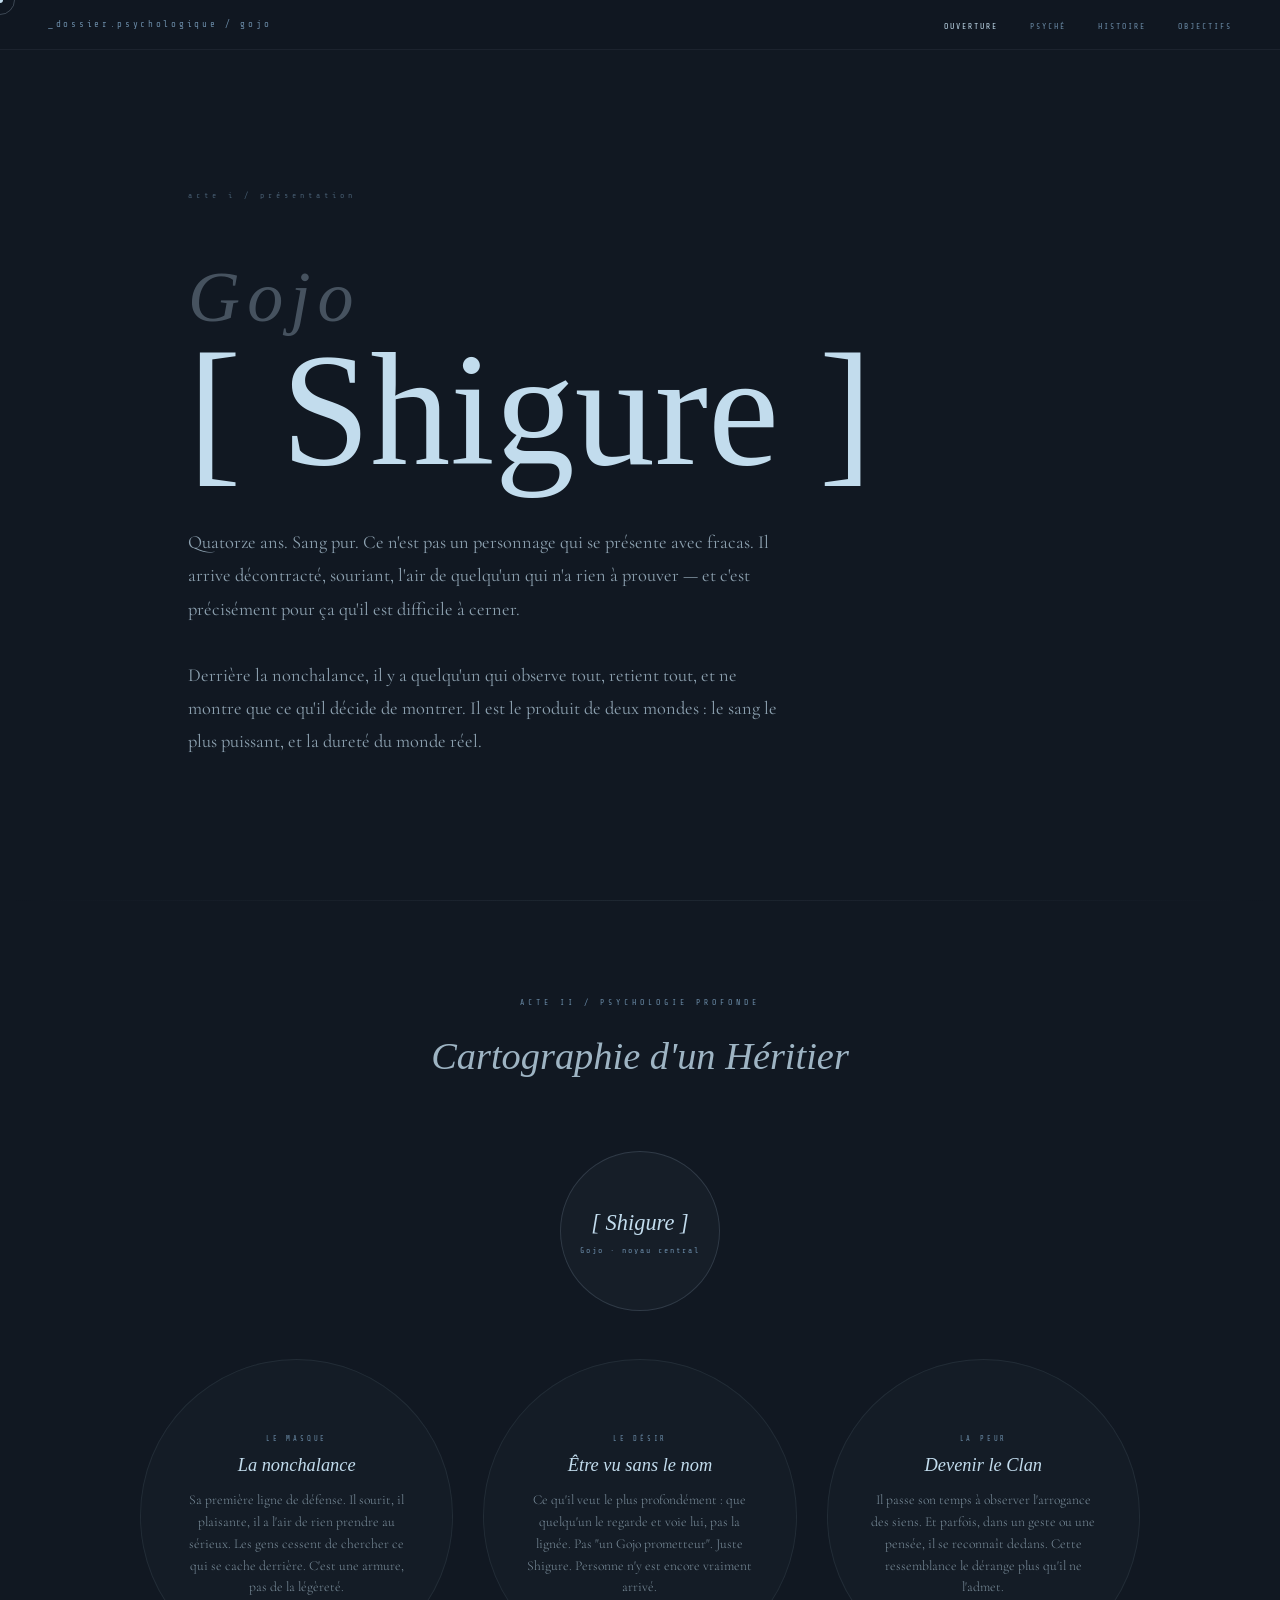
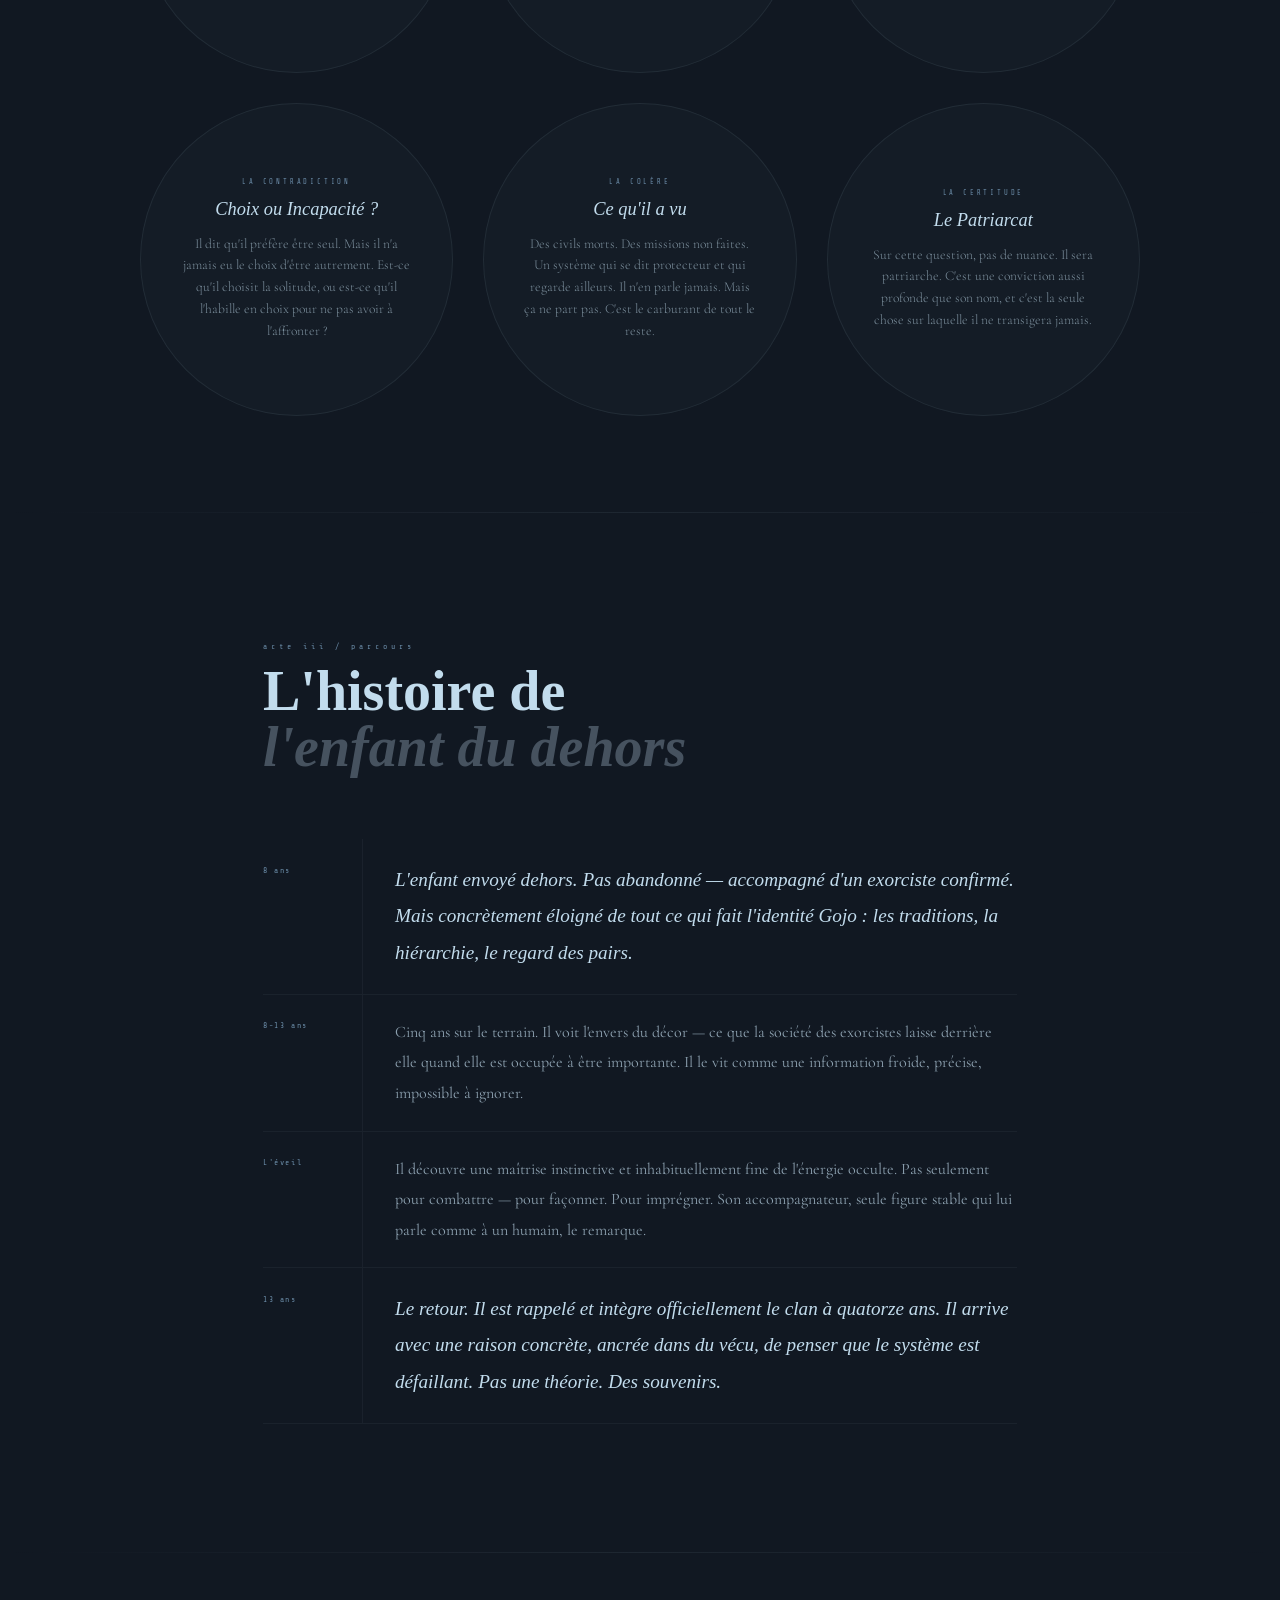
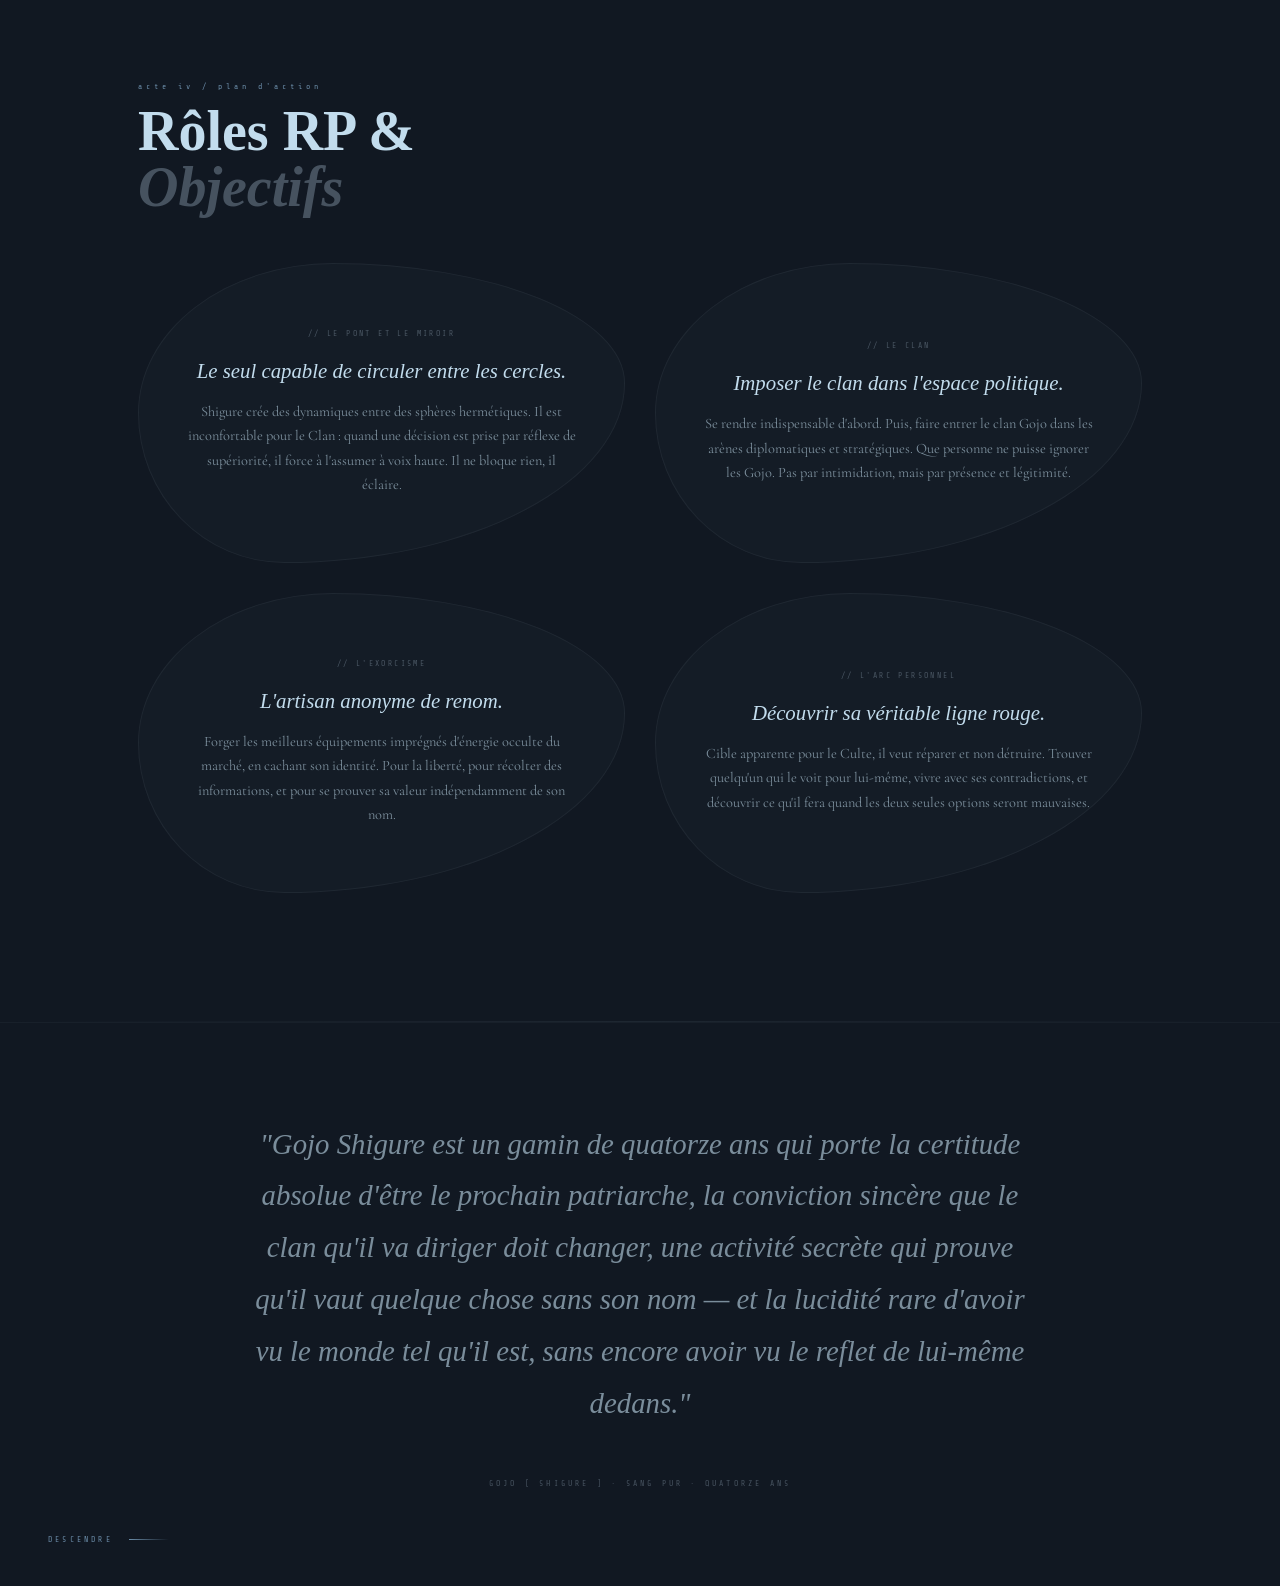
==== index.html @ 9a467103 "Update index.html" ====
<!DOCTYPE html>
<html lang="fr">
<head>
<meta charset="UTF-8"/>
<meta name="viewport" content="width=device-width, initial-scale=1.0"/>
<title>Gojo Shigure — Dossier Psychologique</title>
<link href="https://fonts.googleapis.com/css2?family=IM+Fell+English:ital@0;1&family=Cormorant+Garamond:ital,wght@0,300;0,400;1,300;1,400&family=Share+Tech+Mono&display=swap" rel="stylesheet"/>
<style>
*,*::before,*::after{box-sizing:border-box;margin:0;padding:0;}

/* PALETTE "BLEU NUIT" (DEEP SLATE) */
:root{
  --ink: #c2dced;       /* Texte clair bleu glacé */
  --ink-dim: #6b8ca8;   /* Texte secondaire bleu moyen */
  --ink-faint: #253648; /* Bordures fines */
  --bg: #111822;        /* Fond Bleu nuit profond */
  
  --fell:'IM Fell English',Georgia,serif;
  --serif:'Cormorant Garamond',Georgia,serif;
  --mono:'Share Tech Mono',monospace;
}

html{scroll-behavior:smooth;}
body{background:var(--bg);color:var(--ink);font-family:var(--serif);overflow-x:hidden;cursor:none;line-height:1.6;}
::-webkit-scrollbar{width:3px;}
::-webkit-scrollbar-track{background:var(--bg);}
::-webkit-scrollbar-thumb{background:var(--ink-dim); border-radius: 4px;}

/* CURSEUR */
#cur{position:fixed;width:6px;height:6px;background:var(--ink);border-radius:50%;pointer-events:none;z-index:9999;transform:translate(-50%,-50%);transition:transform 0.15s,opacity 0.3s;}
#cur-ring{position:fixed;width:30px;height:30px;border:1px solid rgba(194,220,237,0.25);border-radius:50%;pointer-events:none;z-index:9998;transform:translate(-50%,-50%);transition:width 0.3s,height 0.3s;}

/* CANVAS */
#bg-canvas{position:fixed;inset:0;z-index:0;pointer-events:none;opacity:0.4;}

/* NAV */
nav{position:fixed;top:0;left:0;right:0;z-index:200;height:50px;display:flex;align-items:center;justify-content:space-between;padding:0 3rem;border-bottom:1px solid rgba(194,220,237,0.06);}
nav::before{content:'';position:absolute;inset:0;background:rgba(17,24,34,0.85);backdrop-filter:blur(16px);z-index:-1;}
.nav-id{font-family:var(--mono);font-size:9px;letter-spacing:0.3em;color:var(--ink-dim);}
.nav-links{display:flex;gap:2rem;list-style:none;}
.nav-links a{font-family:var(--mono);font-size:8px;letter-spacing:0.25em;text-transform:uppercase;color:var(--ink-dim);text-decoration:none;transition:color 0.3s;}
.nav-links a:hover,.nav-links a.on{color:var(--ink);}

.page{position:relative;z-index:1;}

/* ACTE I — OUVERTURE */
#act1{min-height:100vh;display:flex;flex-direction:column;justify-content:center;padding:7rem 3rem 4rem;max-width:1000px;margin:0 auto;}
.act-num{font-family:var(--mono);font-size:8px;letter-spacing:0.5em;color:var(--ink-dim);margin-bottom:4rem;opacity:0.6;}
.big-name{font-family:var(--fell);font-size:clamp(5rem,14vw,10rem);font-weight:400;line-height:0.85;color:var(--ink);opacity:0;transform:translateY(50px);transition:opacity 1.4s cubic-bezier(.16,1,.3,1),transform 1.4s cubic-bezier(.16,1,.3,1);}
.big-name.on{opacity:1;transform:translateY(0);}
.big-name em{font-style:italic;color:rgba(194,220,237,0.3);font-size:0.45em;display:block;margin-bottom:0.2em;letter-spacing:0.1em;}
.tagline{margin-top:3rem;max-width:600px;font-family:var(--serif);font-size:1.15rem;color:rgba(194,220,237,0.7);line-height:1.8;opacity:0;transition:opacity 1s ease 0.8s;}
.tagline.on{opacity:1;}
.scroll-word{position:absolute;bottom:2.5rem;left:3rem;font-family:var(--mono);font-size:8px;letter-spacing:0.4em;color:var(--ink-dim);text-transform:uppercase;display:flex;align-items:center;gap:1rem;animation:drift 2.5s ease-in-out infinite;}
.scroll-word::after{content:'';width:40px;height:1px;background:linear-gradient(to right,var(--ink-dim),transparent);}
@keyframes drift{0%,100%{transform:translateX(0);}50%{transform:translateX(6px);}}

/* ACTE II — CARTE MENTALE (ROND) */
#act2{min-height:100vh;display:flex;flex-direction:column;justify-content:center;padding:6rem 3rem;position:relative;}
.act2-label{text-align:center;font-family:var(--mono);font-size:8px;letter-spacing:0.5em;color:var(--ink-dim);margin-bottom:1rem;text-transform:uppercase;}
.act2-title{text-align:center;font-family:var(--fell);font-style:italic;font-size:clamp(1.8rem,3vw,2.5rem);color:var(--ink);margin-bottom:4rem;opacity:0.8;}
.mindmap-wrap{position:relative;width:100%;max-width:1000px;margin:0 auto;}
#mindmap-svg{position:absolute;inset:0;width:100%;height:100%;pointer-events:none;z-index:0;}

.node-center{
  position:relative;z-index:2;
  width:160px;height:160px;margin:0 auto 3rem;
  display:flex;flex-direction:column;justify-content:center;align-items:center;
  text-align:center;border:1px solid rgba(194,220,237,0.15);
  border-radius: 50%;
  background:rgba(194,220,237,0.03); 
  filter:blur(6px);transition:filter 0.8s ease;
}
.node-center.sharp{filter:blur(0);}
.node-center-name{font-family:var(--fell);font-style:italic;font-size:1.4rem;color:var(--ink);}
.node-center-sub{font-family:var(--mono);font-size:8px;letter-spacing:0.25em;color:var(--ink-dim);margin-top:4px;}

.nodes-grid{display:grid;grid-template-columns:repeat(auto-fit, minmax(280px, 1fr));gap:30px;position:relative;z-index:2;}

.node{
  border:1px solid rgba(194,220,237,0.08);
  border-radius: 50%;
  aspect-ratio: 1 / 1;
  padding:2.5rem;display:flex;flex-direction:column;justify-content:center;align-items:center;text-align:center;
  background:rgba(194,220,237,0.02); 
  transition:all 0.4s ease;
  position:relative;overflow:hidden;filter:blur(5px);
}
.node.sharp{filter:blur(0);}
.node:hover{border-color:rgba(194,220,237,0.25);background:rgba(194,220,237,0.04);transform: scale(1.05);}
.node-tag{font-family:var(--mono);font-size:7px;letter-spacing:0.4em;color:var(--ink-dim);text-transform:uppercase;margin-bottom:0.6rem;}
.node-title{font-family:var(--fell);font-style:italic;font-size:1.15rem;color:var(--ink);margin-bottom:0.8rem;line-height:1.2;}
.node-body{font-size:0.85rem;color:rgba(194,220,237,0.6);line-height:1.6;font-weight:300;}

/* ACTE III — HISTOIRE */
#act3{min-height:100vh;padding:8rem 3rem;max-width:850px;margin:0 auto;display:flex;flex-direction:column;justify-content:center;}
.story-header{margin-bottom:4rem;}
.story-chapter{font-family:var(--mono);font-size:8px;letter-spacing:0.5em;color:var(--ink-dim);margin-bottom:0.6rem;}
.story-h{font-family:var(--fell);font-size:clamp(2.5rem,5vw,3.5rem);color:var(--ink);line-height:1;}
.story-h em{font-style:italic;color:rgba(194,220,237,0.3);}
.story-lines{display:flex;flex-direction:column;gap:0;}
.story-line{display:grid;grid-template-columns:100px 1fr;border-bottom:1px solid rgba(194,220,237,0.05);opacity:0;transform:translateX(-20px);transition:opacity 0.7s ease,transform 0.7s ease;}
.story-line.on{opacity:1;transform:translateX(0);}
.story-time{padding:1.4rem 1rem 1.4rem 0;font-family:var(--mono);font-size:8px;letter-spacing:0.2em;color:var(--ink-dim);padding-top:1.6rem;border-right:1px solid rgba(194,220,237,0.05);}
.story-txt{padding:1.4rem 0 1.4rem 2rem;font-size:1rem;line-height:1.9;color:rgba(194,220,237,0.7);}
.story-txt.lead{font-family:var(--fell);font-style:italic;font-size:1.2rem;color:var(--ink);}

/* ACTE IV — VISION / ROLES (ELLIPSE) */
#act4{min-height:80vh;padding:8rem 3rem;max-width:1100px;margin:0 auto;display:flex;flex-direction:column;justify-content:center;}
.vision-grid{display:grid;grid-template-columns:1fr 1fr;gap:30px;margin-top:3rem;}
.v-cell{
  background:rgba(194,220,237,0.02);border: 1px solid rgba(194,220,237,0.06);
  border-radius: 40% 60% 70% 30% / 50% 40% 60% 50%;
  padding:4rem 3rem;display:flex;flex-direction:column;justify-content:center;align-items:center;text-align:center;
  opacity:0;transform:translateY(20px);transition:opacity 0.8s ease,transform 0.8s ease,background 0.3s;
}
.v-cell.on{opacity:1;transform:translateY(0);}
.v-cell:hover{background:rgba(194,220,237,0.04);border-color:rgba(194,220,237,0.2);transform:translateY(-5px);}
.v-n{font-family:var(--mono);font-size:8px;letter-spacing:0.3em;color:rgba(194,220,237,0.3);margin-bottom:1rem;}
.v-q{font-family:var(--fell);font-style:italic;font-size:1.3rem;color:var(--ink);line-height:1.3;margin-bottom:1rem;}
.v-a{font-size:0.9rem;color:rgba(194,220,237,0.6);line-height:1.7;}

/* ACTE V — CLÔTURE */
#act5{min-height:60vh;display:flex;flex-direction:column;align-items:center;justify-content:center;padding:6rem 3rem;text-align:center;border-top:1px solid rgba(194,220,237,0.04);}
.closing-line{font-family:var(--fell);font-style:italic;font-size:clamp(1.2rem,2.5vw,1.8rem);color:rgba(194,220,237,0.6);line-height:1.8;max-width:800px;opacity:0;transition:opacity 1.2s ease;}
.closing-line.on{opacity:1;}
.closing-sig{margin-top:3rem;font-family:var(--mono);font-size:8px;letter-spacing:0.4em;color:rgba(194,220,237,0.3);text-transform:uppercase;opacity:0;transition:opacity 1s ease 0.5s;}
.closing-sig.on{opacity:1;}

.curtain{height:1px;background:linear-gradient(to right,transparent,rgba(194,220,237,0.08),transparent);margin:0;}
.act-reveal{opacity:0;transition:opacity 1s ease;}
.act-reveal.on{opacity:1;}
</style>
</head>
<body>

<canvas id="bg-canvas"></canvas>
<div id="cur"></div>
<div id="cur-ring"></div>

<nav>
  <div class="nav-id">_dossier.psychologique / gojo</div>
  <ul class="nav-links">
    <li><a href="#act1">ouverture</a></li>
    <li><a href="#act2">psyché</a></li>
    <li><a href="#act3">histoire</a></li>
    <li><a href="#act4">objectifs</a></li>
  </ul>
</nav>

<div class="page">

<section id="act1">
  <div class="act-num">acte i / présentation</div>
  <div class="big-name" id="hero-name">
    <em>Gojo</em>
    [ Shigure ]
  </div>
  <p class="tagline" id="hero-tagline">
    Quatorze ans. Sang pur. Ce n'est pas un personnage qui se présente avec fracas. Il arrive décontracté, souriant, l'air de quelqu'un qui n'a rien à prouver — et c'est précisément pour ça qu'il est difficile à cerner.<br><br>
    Derrière la nonchalance, il y a quelqu'un qui observe tout, retient tout, et ne montre que ce qu'il décide de montrer. Il est le produit de deux mondes : le sang le plus puissant, et la dureté du monde réel.
  </p>
  <div class="scroll-word">descendre</div>
</section>

<div class="curtain"></div>

<section id="act2" class="act-reveal">
  <div class="act2-label">acte ii / psychologie profonde</div>
  <div class="act2-title">Cartographie d'un Héritier</div>

  <div class="mindmap-wrap" id="mindmap">
    <div class="node-center" id="node-center">
      <div class="node-center-name">[ Shigure ]</div>
      <div class="node-center-sub">Gojo · noyau central</div>
    </div>

    <div class="nodes-grid" id="nodes-grid">
      <div class="node" data-depth="0.1">
        <div class="node-tag">le masque</div>
        <div class="node-title">La nonchalance</div>
        <div class="node-body">Sa première ligne de défense. Il sourit, il plaisante, il a l'air de rien prendre au sérieux. Les gens cessent de chercher ce qui se cache derrière. C'est une armure, pas de la légèreté.</div>
      </div>
      <div class="node" data-depth="0.3">
        <div class="node-tag">le désir</div>
        <div class="node-title">Être vu sans le nom</div>
        <div class="node-body">Ce qu'il veut le plus profondément : que quelqu'un le regarde et voie lui, pas la lignée. Pas "un Gojo prometteur". Juste Shigure. Personne n'y est encore vraiment arrivé.</div>
      </div>
      <div class="node" data-depth="0.2">
        <div class="node-tag">la peur</div>
        <div class="node-title">Devenir le Clan</div>
        <div class="node-body">Il passe son temps à observer l'arrogance des siens. Et parfois, dans un geste ou une pensée, il se reconnaît dedans. Cette ressemblance le dérange plus qu'il ne l'admet.</div>
      </div>
      <div class="node tension" data-depth="0.4">
        <div class="node-tag">la contradiction</div>
        <div class="node-title">Choix ou Incapacité ?</div>
        <div class="node-body">Il dit qu'il préfère être seul. Mais il n'a jamais eu le choix d'être autrement. Est-ce qu'il choisit la solitude, ou est-ce qu'il l'habille en choix pour ne pas avoir à l'affronter ?</div>
      </div>
      <div class="node" data-depth="0.15">
        <div class="node-tag">la colère</div>
        <div class="node-title">Ce qu'il a vu</div>
        <div class="node-body">Des civils morts. Des missions non faites. Un système qui se dit protecteur et qui regarde ailleurs. Il n'en parle jamais. Mais ça ne part pas. C'est le carburant de tout le reste.</div>
      </div>
      <div class="node" data-depth="0.5">
        <div class="node-tag">la certitude</div>
        <div class="node-title">Le Patriarcat</div>
        <div class="node-body">Sur cette question, pas de nuance. Il sera patriarche. C'est une conviction aussi profonde que son nom, et c'est la seule chose sur laquelle il ne transigera jamais.</div>
      </div>
    </div>
  </div>
</section>

<div class="curtain"></div>

<section id="act3" class="act-reveal">
  <div class="story-header">
    <div class="story-chapter">acte iii / parcours</div>
    <h2 class="story-h">L'histoire de<br/><em>l'enfant du dehors</em></h2>
  </div>

  <div class="story-lines">
    <div class="story-line">
      <div class="story-time">8 ans</div>
      <div class="story-txt lead">L'enfant envoyé dehors. Pas abandonné — accompagné d'un exorciste confirmé. Mais concrètement éloigné de tout ce qui fait l'identité Gojo : les traditions, la hiérarchie, le regard des pairs.</div>
    </div>
    <div class="story-line">
      <div class="story-time">8-13 ans</div>
      <div class="story-txt">Cinq ans sur le terrain. Il voit l'envers du décor — ce que la société des exorcistes laisse derrière elle quand elle est occupée à être importante. Il le vit comme une information froide, précise, impossible à ignorer.</div>
    </div>
    <div class="story-line">
      <div class="story-time">L'éveil</div>
      <div class="story-txt">Il découvre une maîtrise instinctive et inhabituellement fine de l'énergie occulte. Pas seulement pour combattre — pour façonner. Pour imprégner. Son accompagnateur, seule figure stable qui lui parle comme à un humain, le remarque.</div>
    </div>
    <div class="story-line">
      <div class="story-time">13 ans</div>
      <div class="story-txt lead">Le retour. Il est rappelé et intègre officiellement le clan à quatorze ans. Il arrive avec une raison concrète, ancrée dans du vécu, de penser que le système est défaillant. Pas une théorie. Des souvenirs.</div>
    </div>
  </div>
</section>

<div class="curtain"></div>

<section id="act4" class="act-reveal">
  <div class="story-chapter">acte iv / plan d'action</div>
  <h2 class="story-h">Rôles RP &<br/><em>Objectifs</em></h2>

  <div class="vision-grid">
    <div class="v-cell">
      <div class="v-n">// LE PONT ET LE MIROIR</div>
      <div class="v-q">Le seul capable de circuler entre les cercles.</div>
      <div class="v-a">Shigure crée des dynamiques entre des sphères hermétiques. Il est inconfortable pour le Clan : quand une décision est prise par réflexe de supériorité, il force à l'assumer à voix haute. Il ne bloque rien, il éclaire.</div>
    </div>
    <div class="v-cell">
      <div class="v-n">// LE CLAN</div>
      <div class="v-q">Imposer le clan dans l'espace politique.</div>
      <div class="v-a">Se rendre indispensable d'abord. Puis, faire entrer le clan Gojo dans les arènes diplomatiques et stratégiques. Que personne ne puisse ignorer les Gojo. Pas par intimidation, mais par présence et légitimité.</div>
    </div>
    <div class="v-cell">
      <div class="v-n">// L'EXORCISME</div>
      <div class="v-q">L'artisan anonyme de renom.</div>
      <div class="v-a">Forger les meilleurs équipements imprégnés d'énergie occulte du marché, en cachant son identité. Pour la liberté, pour récolter des informations, et pour se prouver sa valeur indépendamment de son nom.</div>
    </div>
    <div class="v-cell">
      <div class="v-n">// L'ARC PERSONNEL</div>
      <div class="v-q">Découvrir sa véritable ligne rouge.</div>
      <div class="v-a">Cible apparente pour le Culte, il veut réparer et non détruire. Trouver quelqu'un qui le voit pour lui-même, vivre avec ses contradictions, et découvrir ce qu'il fera quand les deux seules options seront mauvaises.</div>
    </div>
  </div>
</section>

<div class="curtain"></div>

<section id="act5">
  <p class="closing-line" id="closing">
    "Gojo Shigure est un gamin de quatorze ans qui porte la certitude absolue d'être le prochain patriarche, la conviction sincère que le clan qu'il va diriger doit changer, une activité secrète qui prouve qu'il vaut quelque chose sans son nom — et la lucidité rare d'avoir vu le monde tel qu'il est, sans encore avoir vu le reflet de lui-même dedans."
  </p>
  <div class="closing-sig" id="closing-sig">
    Gojo [ Shigure ] · Sang Pur · Quatorze Ans
  </div>
</section>

</div>

<script>
/* ── CURSEUR ── */
const cur=document.getElementById('cur');
const ring=document.getElementById('cur-ring');
let mx=0,my=0,rx=0,ry=0;
document.addEventListener('mousemove',e=>{
  mx=e.clientX;my=e.clientY;
  cur.style.left=mx+'px';cur.style.top=my+'px';
});
(function loop(){
  rx+=(mx-rx)*0.1;ry+=(my-ry)*0.1;
  ring.style.left=rx+'px';ring.style.top=ry+'px';
  requestAnimationFrame(loop);
})();
document.querySelectorAll('a,.node,.v-cell').forEach(el=>{
  el.addEventListener('mouseenter',()=>{cur.style.transform='translate(-50%,-50%) scale(2.5)';ring.style.width='50px';ring.style.height='50px';});
  el.addEventListener('mouseleave',()=>{cur.style.transform='translate(-50%,-50%) scale(1)';ring.style.width='30px';ring.style.height='30px';});
});

/* ── CANVAS PARTICULES (Re-teintées bleu glacé) ── */
const cv=document.getElementById('bg-canvas');
const cx=cv.getContext('2d');
function resize(){cv.width=window.innerWidth;cv.height=window.innerHeight;}
resize();window.addEventListener('resize',resize);
const pts=Array.from({length:22},()=>({
  x:Math.random()*window.innerWidth,
  y:Math.random()*window.innerHeight,
  vx:(Math.random()-.5)*.25,
  vy:Math.random()*.35+.1,
  r:Math.random()*1.2+.3,
  a:Math.random()*.35+.05,
  life:Math.random()*400,
  max:Math.random()*300+200
}));
(function draw(){
  cx.clearRect(0,0,cv.width,cv.height);
  pts.forEach(p=>{
    p.x+=p.vx+Math.sin(p.life*.015)*.2;
    p.y+=p.vy;p.life++;
    const a=p.a*Math.sin((p.life/p.max)*Math.PI);
    cx.beginPath();cx.arc(p.x,p.y,p.r,0,Math.PI*2);
    cx.fillStyle=`rgba(194,220,237,${a})`; 
    cx.fill();
    if(p.life>p.max||p.y>cv.height+10){
      p.x=Math.random()*cv.width;p.y=-5;p.life=0;
      p.max=Math.random()*300+200;p.vx=(Math.random()-.5)*.25;
      p.vy=Math.random()*.35+.1;p.r=Math.random()*1.2+.3;p.a=Math.random()*.35+.05;
    }
  });
  for(let i=0;i<pts.length;i++)for(let j=i+1;j<pts.length;j++){
    const dx=pts[i].x-pts[j].x,dy=pts[i].y-pts[j].y;
    const d=Math.sqrt(dx*dx+dy*dy);
    if(d<130){cx.beginPath();cx.moveTo(pts[i].x,pts[i].y);cx.lineTo(pts[j].x,pts[j].y);
    cx.strokeStyle=`rgba(194,220,237,${.04*(1-d/130)})`; 
    cx.lineWidth=.5;cx.stroke();}
  }
  requestAnimationFrame(draw);
})();

/* ── INTERSECTION OBSERVER ── */
setTimeout(()=>document.getElementById('hero-name').classList.add('on'),200);
setTimeout(()=>document.getElementById('hero-tagline').classList.add('on'),900);

const io=new IntersectionObserver(entries=>{
  entries.forEach(e=>{
    if(!e.isIntersecting)return;
    const t=e.target;
    if(t.classList.contains('act-reveal'))t.classList.add('on');
    if(t.id==='act2'){
      const nc=document.getElementById('node-center');
      const nodes=document.querySelectorAll('.node');
      setTimeout(()=>nc.classList.add('sharp'),100);
      nodes.forEach((n,i)=>{
        const depth=parseFloat(n.dataset.depth)||0.2;
        setTimeout(()=>n.classList.add('sharp'),200+i*180+depth*400);
      });
    }
    if(t.id==='act3'){
      document.querySelectorAll('.story-line').forEach((l,i)=>{
        setTimeout(()=>l.classList.add('on'),i*150);
      });
    }
    if(t.id==='act4'){
      document.querySelectorAll('.v-cell').forEach((c,i)=>{
        setTimeout(()=>c.classList.add('on'),i*120);
      });
    }
    if(t.id==='act5'){
      setTimeout(()=>document.getElementById('closing').classList.add('on'),200);
      setTimeout(()=>document.getElementById('closing-sig').classList.add('on'),800);
    }
  });
},{threshold:0.2});

document.querySelectorAll('section[id]').forEach(s=>io.observe(s));

/* ── NAV ACTIVE ── */
const secs=document.querySelectorAll('section[id]');
const lks=document.querySelectorAll('.nav-links a');
window.addEventListener('scroll',()=>{
  let cur='';
  secs.forEach(s=>{if(window.scrollY>=s.offsetTop-80)cur=s.id;});
  lks.forEach(a=>a.classList.toggle('on',a.getAttribute('href')==='#'+cur));
});
</script>
</body>
</html>
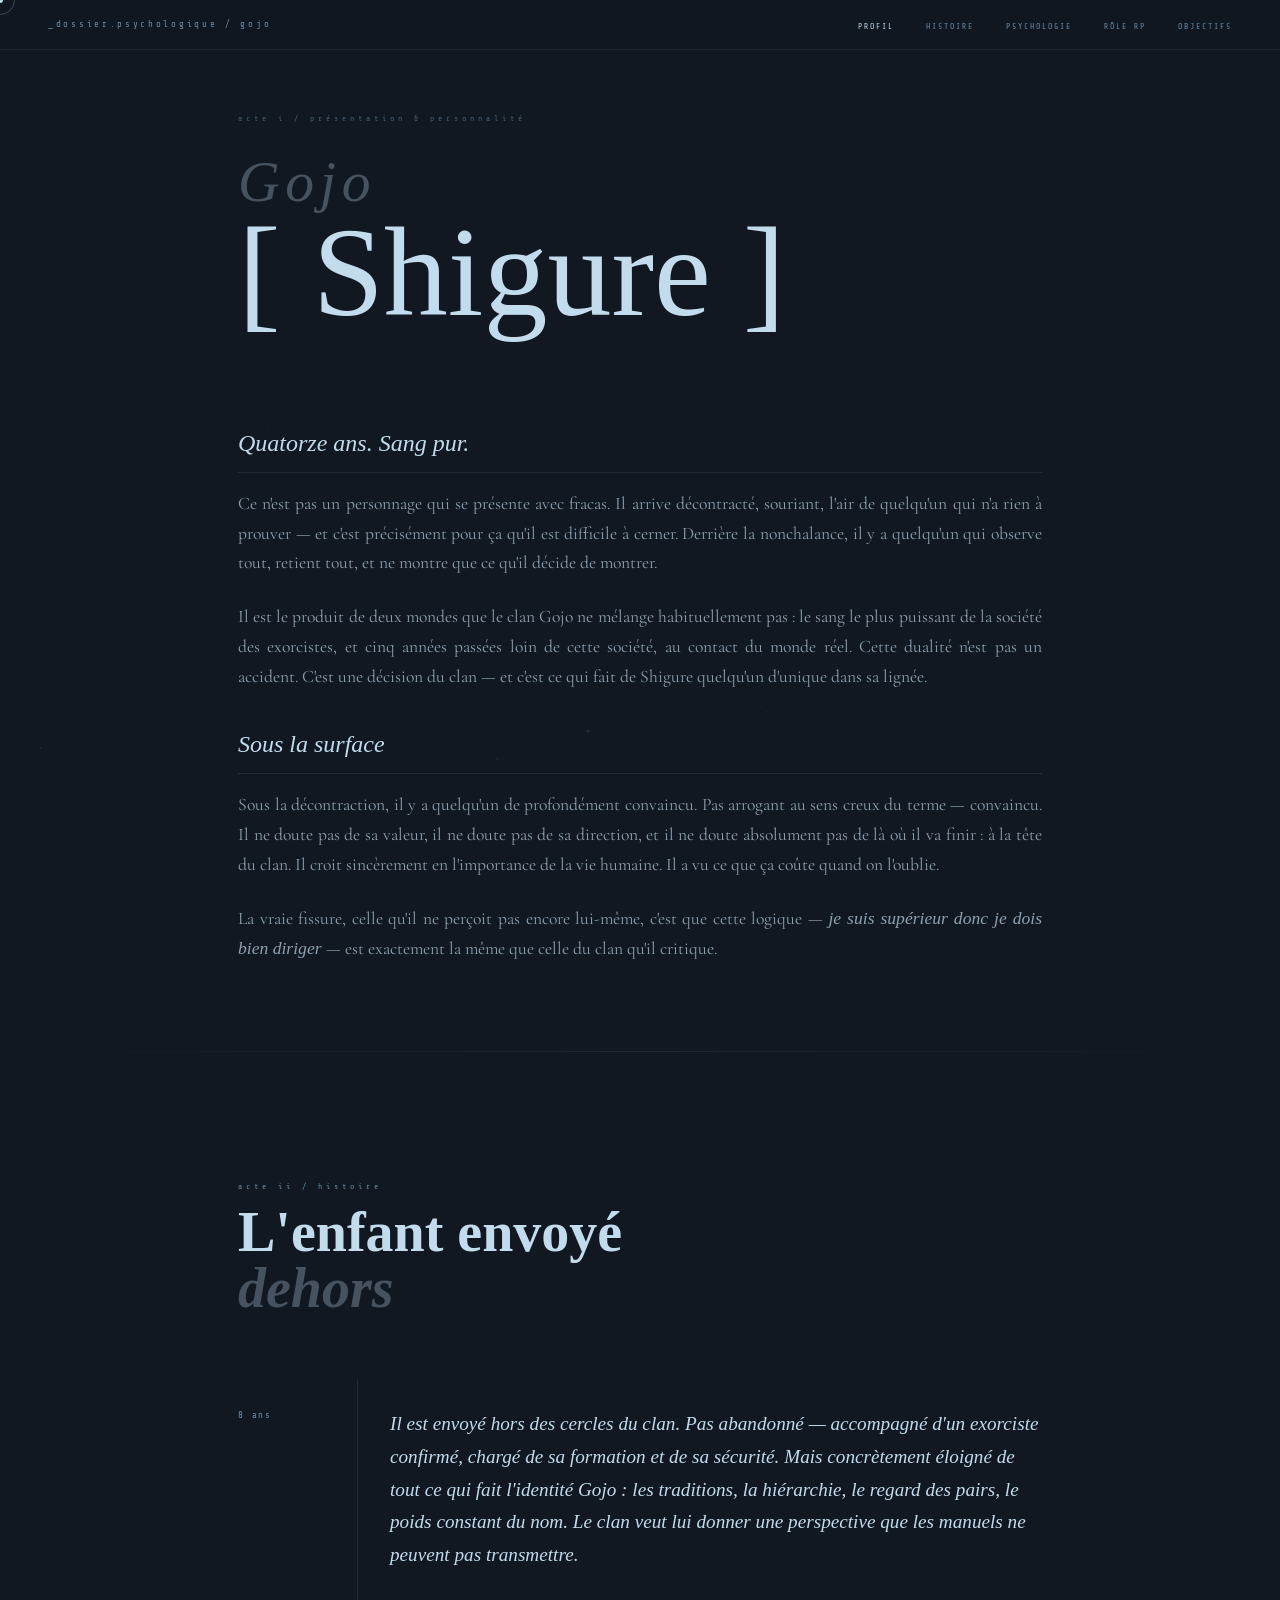
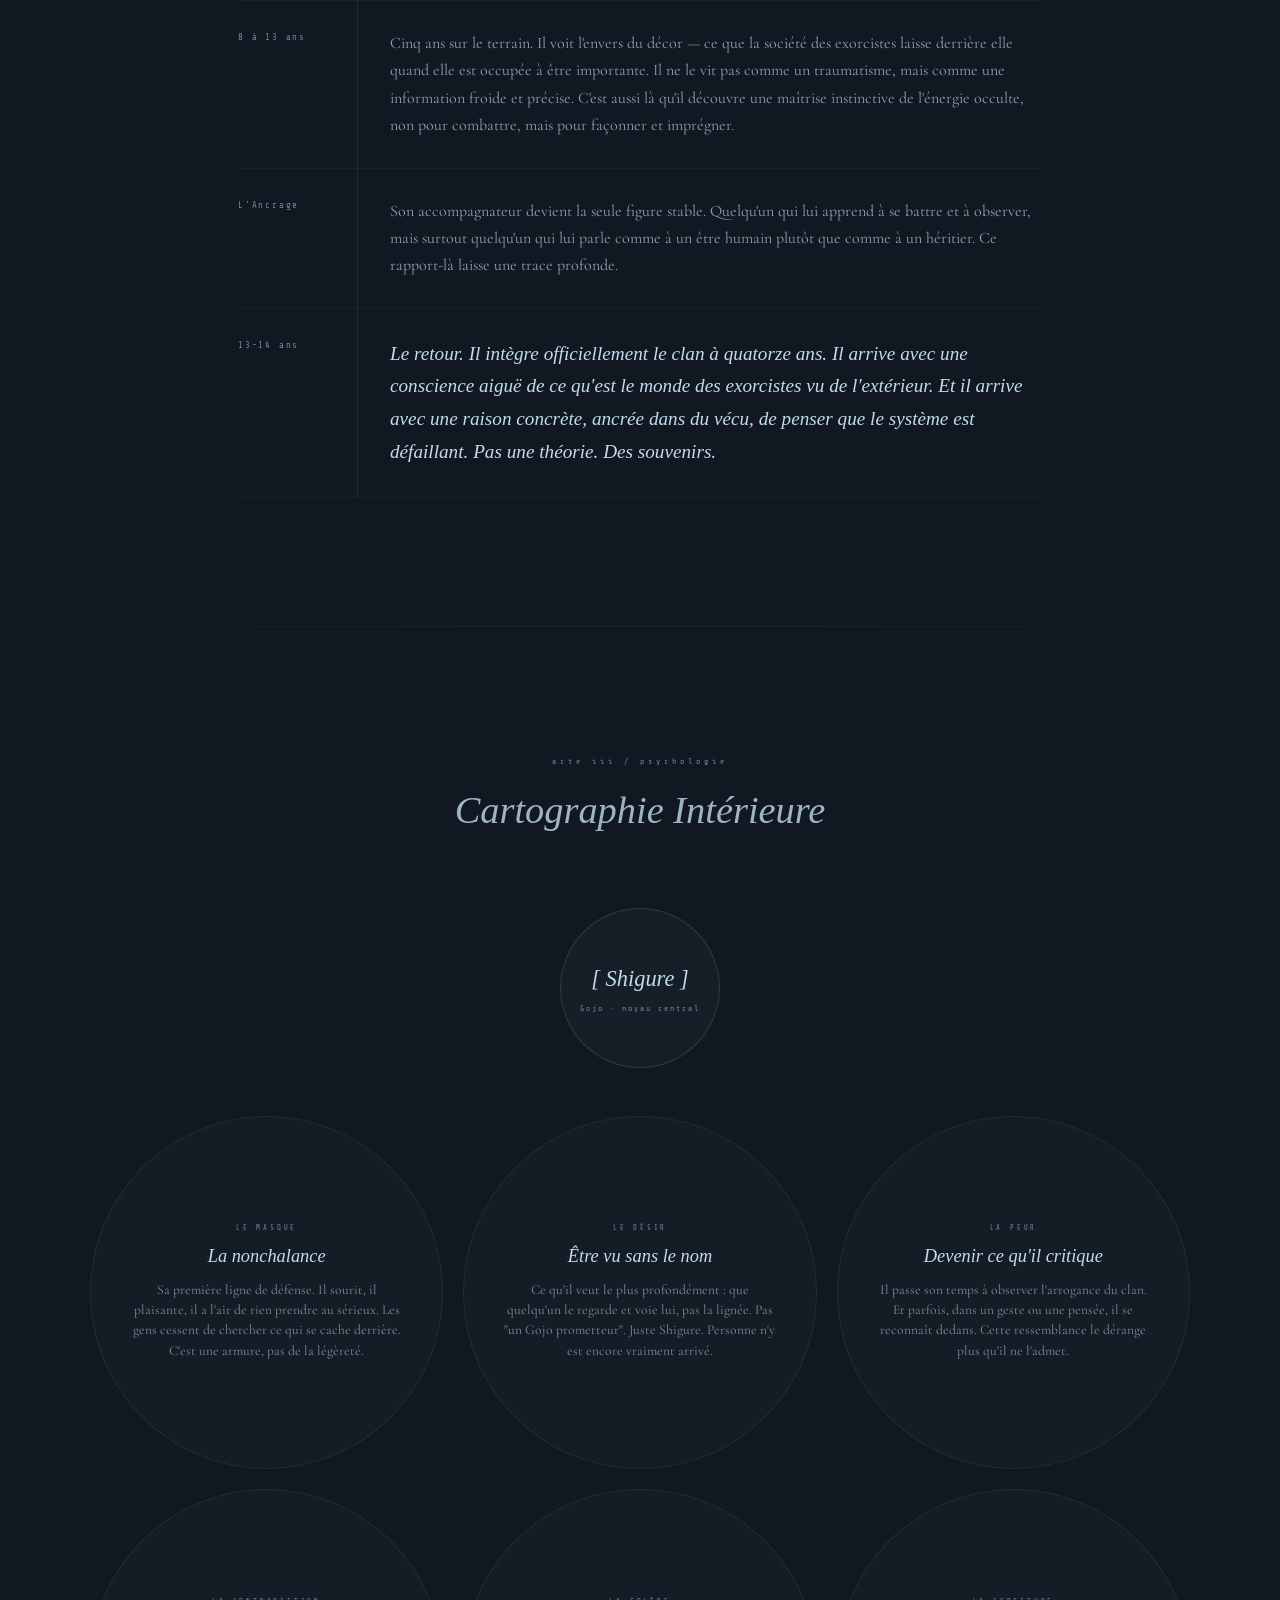
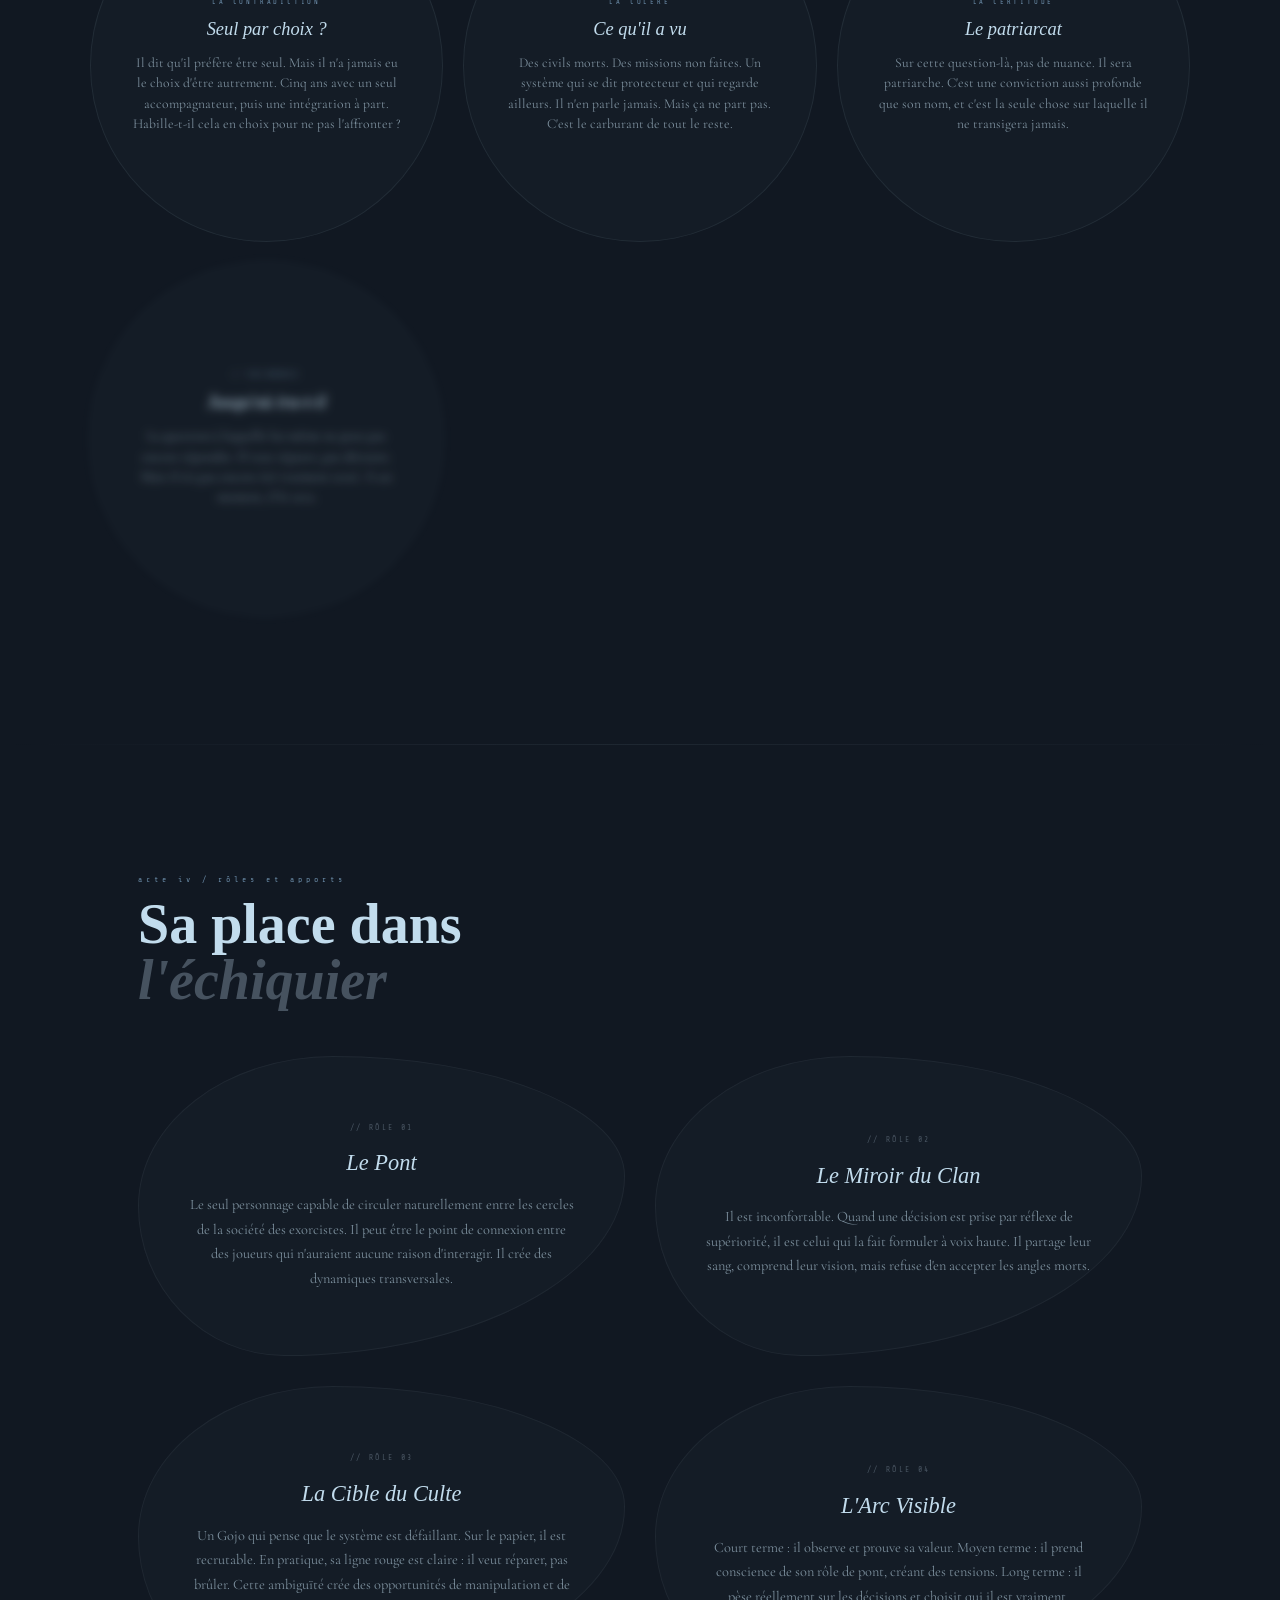
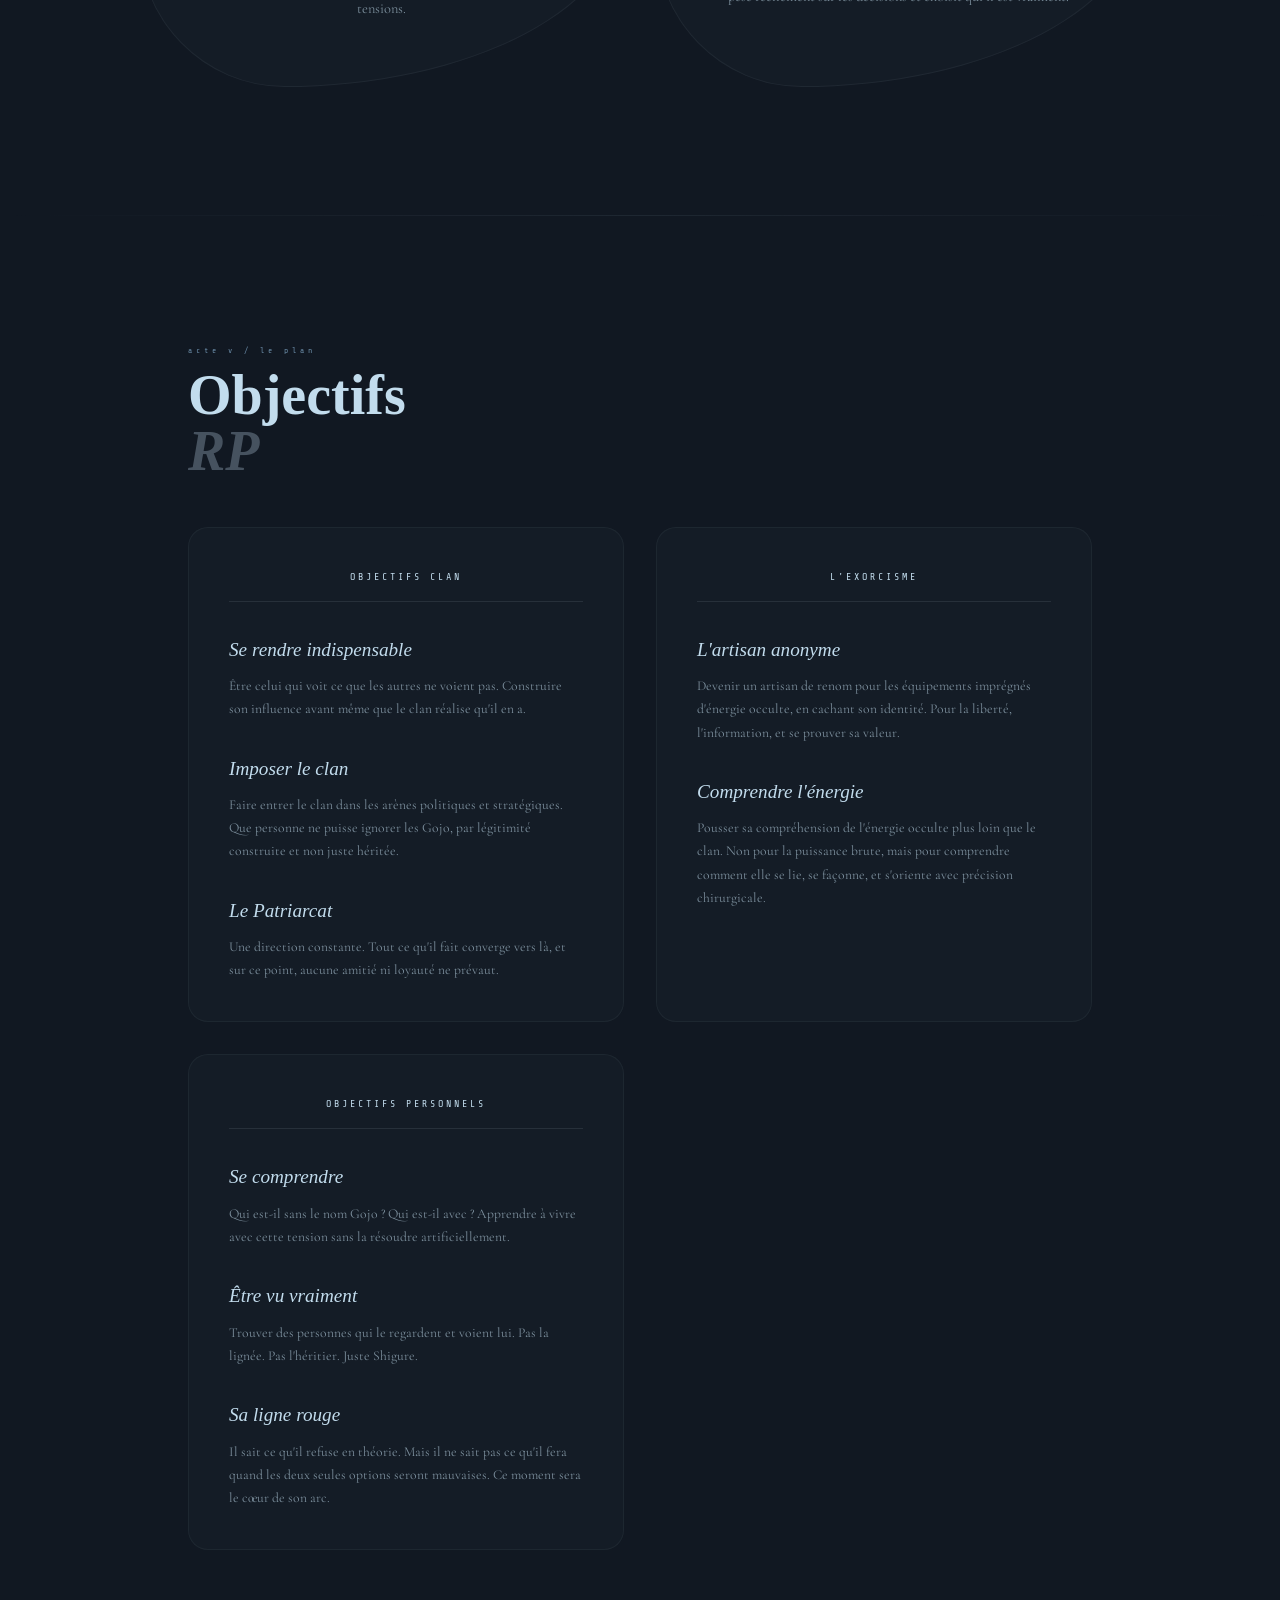
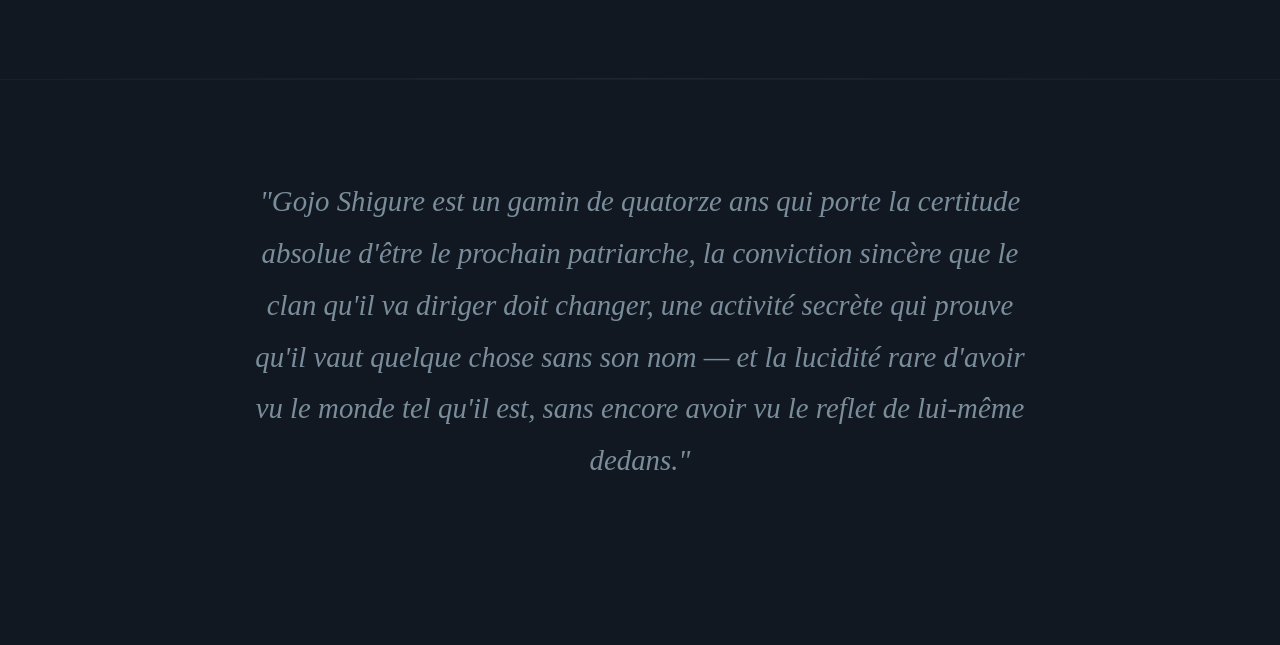
==== commit 18e3f5d9: "Update index.html" ====
--- a/index.html
+++ b/index.html
@@ -10,10 +10,10 @@
 
 /* PALETTE "BLEU NUIT" (DEEP SLATE) */
 :root{
-  --ink: #c2dced;       /* Texte clair bleu glacé */
-  --ink-dim: #6b8ca8;   /* Texte secondaire bleu moyen */
-  --ink-faint: #253648; /* Bordures fines */
-  --bg: #111822;        /* Fond Bleu nuit profond */
+  --ink: #c2dced;       
+  --ink-dim: #6b8ca8;   
+  --ink-faint: #253648; 
+  --bg: #111822;        
   
   --fell:'IM Fell English',Georgia,serif;
   --serif:'Cormorant Garamond',Georgia,serif;
@@ -21,7 +21,7 @@
 }
 
 html{scroll-behavior:smooth;}
-body{background:var(--bg);color:var(--ink);font-family:var(--serif);overflow-x:hidden;cursor:none;line-height:1.6;}
+body{background:var(--bg);color:var(--ink);font-family:var(--serif);overflow-x:hidden;cursor:none;line-height:1.7;}
 ::-webkit-scrollbar{width:3px;}
 ::-webkit-scrollbar-track{background:var(--bg);}
 ::-webkit-scrollbar-thumb{background:var(--ink-dim); border-radius: 4px;}
@@ -29,8 +29,6 @@
 /* CURSEUR */
 #cur{position:fixed;width:6px;height:6px;background:var(--ink);border-radius:50%;pointer-events:none;z-index:9999;transform:translate(-50%,-50%);transition:transform 0.15s,opacity 0.3s;}
 #cur-ring{position:fixed;width:30px;height:30px;border:1px solid rgba(194,220,237,0.25);border-radius:50%;pointer-events:none;z-index:9998;transform:translate(-50%,-50%);transition:width 0.3s,height 0.3s;}
-
-/* CANVAS */
 #bg-canvas{position:fixed;inset:0;z-index:0;pointer-events:none;opacity:0.4;}
 
 /* NAV */
@@ -43,85 +41,72 @@
 
 .page{position:relative;z-index:1;}
 
-/* ACTE I — OUVERTURE */
-#act1{min-height:100vh;display:flex;flex-direction:column;justify-content:center;padding:7rem 3rem 4rem;max-width:1000px;margin:0 auto;}
-.act-num{font-family:var(--mono);font-size:8px;letter-spacing:0.5em;color:var(--ink-dim);margin-bottom:4rem;opacity:0.6;}
-.big-name{font-family:var(--fell);font-size:clamp(5rem,14vw,10rem);font-weight:400;line-height:0.85;color:var(--ink);opacity:0;transform:translateY(50px);transition:opacity 1.4s cubic-bezier(.16,1,.3,1),transform 1.4s cubic-bezier(.16,1,.3,1);}
+/* ACTE I — PRÉSENTATION & PERSONNALITÉ */
+#act1{min-height:100vh;display:flex;flex-direction:column;justify-content:center;padding:7rem 3rem 4rem;max-width:900px;margin:0 auto;}
+.act-num{font-family:var(--mono);font-size:8px;letter-spacing:0.5em;color:var(--ink-dim);margin-bottom:2rem;opacity:0.6;}
+.big-name{font-family:var(--fell);font-size:clamp(5rem,12vw,8rem);font-weight:400;line-height:0.85;color:var(--ink);opacity:0;transform:translateY(50px);transition:all 1.4s cubic-bezier(.16,1,.3,1);}
 .big-name.on{opacity:1;transform:translateY(0);}
 .big-name em{font-style:italic;color:rgba(194,220,237,0.3);font-size:0.45em;display:block;margin-bottom:0.2em;letter-spacing:0.1em;}
-.tagline{margin-top:3rem;max-width:600px;font-family:var(--serif);font-size:1.15rem;color:rgba(194,220,237,0.7);line-height:1.8;opacity:0;transition:opacity 1s ease 0.8s;}
-.tagline.on{opacity:1;}
-.scroll-word{position:absolute;bottom:2.5rem;left:3rem;font-family:var(--mono);font-size:8px;letter-spacing:0.4em;color:var(--ink-dim);text-transform:uppercase;display:flex;align-items:center;gap:1rem;animation:drift 2.5s ease-in-out infinite;}
-.scroll-word::after{content:'';width:40px;height:1px;background:linear-gradient(to right,var(--ink-dim),transparent);}
-@keyframes drift{0%,100%{transform:translateX(0);}50%{transform:translateX(6px);}}
-
-/* ACTE II — CARTE MENTALE (ROND) */
-#act2{min-height:100vh;display:flex;flex-direction:column;justify-content:center;padding:6rem 3rem;position:relative;}
-.act2-label{text-align:center;font-family:var(--mono);font-size:8px;letter-spacing:0.5em;color:var(--ink-dim);margin-bottom:1rem;text-transform:uppercase;}
-.act2-title{text-align:center;font-family:var(--fell);font-style:italic;font-size:clamp(1.8rem,3vw,2.5rem);color:var(--ink);margin-bottom:4rem;opacity:0.8;}
-.mindmap-wrap{position:relative;width:100%;max-width:1000px;margin:0 auto;}
-#mindmap-svg{position:absolute;inset:0;width:100%;height:100%;pointer-events:none;z-index:0;}
-
-.node-center{
-  position:relative;z-index:2;
-  width:160px;height:160px;margin:0 auto 3rem;
-  display:flex;flex-direction:column;justify-content:center;align-items:center;
-  text-align:center;border:1px solid rgba(194,220,237,0.15);
-  border-radius: 50%;
-  background:rgba(194,220,237,0.03); 
-  filter:blur(6px);transition:filter 0.8s ease;
-}
-.node-center.sharp{filter:blur(0);}
-.node-center-name{font-family:var(--fell);font-style:italic;font-size:1.4rem;color:var(--ink);}
-.node-center-sub{font-family:var(--mono);font-size:8px;letter-spacing:0.25em;color:var(--ink-dim);margin-top:4px;}
-
-.nodes-grid{display:grid;grid-template-columns:repeat(auto-fit, minmax(280px, 1fr));gap:30px;position:relative;z-index:2;}
-
-.node{
-  border:1px solid rgba(194,220,237,0.08);
-  border-radius: 50%;
-  aspect-ratio: 1 / 1;
-  padding:2.5rem;display:flex;flex-direction:column;justify-content:center;align-items:center;text-align:center;
-  background:rgba(194,220,237,0.02); 
-  transition:all 0.4s ease;
-  position:relative;overflow:hidden;filter:blur(5px);
-}
-.node.sharp{filter:blur(0);}
-.node:hover{border-color:rgba(194,220,237,0.25);background:rgba(194,220,237,0.04);transform: scale(1.05);}
-.node-tag{font-family:var(--mono);font-size:7px;letter-spacing:0.4em;color:var(--ink-dim);text-transform:uppercase;margin-bottom:0.6rem;}
-.node-title{font-family:var(--fell);font-style:italic;font-size:1.15rem;color:var(--ink);margin-bottom:0.8rem;line-height:1.2;}
-.node-body{font-size:0.85rem;color:rgba(194,220,237,0.6);line-height:1.6;font-weight:300;}
-
-/* ACTE III — HISTOIRE */
-#act3{min-height:100vh;padding:8rem 3rem;max-width:850px;margin:0 auto;display:flex;flex-direction:column;justify-content:center;}
+
+.intro-text{margin-top:4rem; opacity:0; transition:opacity 1s ease 0.8s;}
+.intro-text.on{opacity:1;}
+.intro-p{font-size:1.1rem; color:rgba(194,220,237,0.7); margin-bottom:1.5rem; text-align:justify;}
+.intro-h{font-family:var(--fell);font-style:italic;font-size:1.5rem;color:var(--ink);margin:2rem 0 1rem; border-bottom:1px solid rgba(194,220,237,0.1); padding-bottom:0.5rem;}
+
+/* ACTE II — HISTOIRE (TIMELINE) */
+#act2{min-height:100vh;padding:8rem 3rem;max-width:900px;margin:0 auto;display:flex;flex-direction:column;justify-content:center;}
 .story-header{margin-bottom:4rem;}
 .story-chapter{font-family:var(--mono);font-size:8px;letter-spacing:0.5em;color:var(--ink-dim);margin-bottom:0.6rem;}
 .story-h{font-family:var(--fell);font-size:clamp(2.5rem,5vw,3.5rem);color:var(--ink);line-height:1;}
 .story-h em{font-style:italic;color:rgba(194,220,237,0.3);}
 .story-lines{display:flex;flex-direction:column;gap:0;}
-.story-line{display:grid;grid-template-columns:100px 1fr;border-bottom:1px solid rgba(194,220,237,0.05);opacity:0;transform:translateX(-20px);transition:opacity 0.7s ease,transform 0.7s ease;}
+.story-line{display:grid;grid-template-columns:120px 1fr;border-bottom:1px solid rgba(194,220,237,0.05);opacity:0;transform:translateX(-20px);transition:opacity 0.7s ease,transform 0.7s ease;}
 .story-line.on{opacity:1;transform:translateX(0);}
-.story-time{padding:1.4rem 1rem 1.4rem 0;font-family:var(--mono);font-size:8px;letter-spacing:0.2em;color:var(--ink-dim);padding-top:1.6rem;border-right:1px solid rgba(194,220,237,0.05);}
-.story-txt{padding:1.4rem 0 1.4rem 2rem;font-size:1rem;line-height:1.9;color:rgba(194,220,237,0.7);}
+.story-time{padding:1.8rem 1rem 1.8rem 0;font-family:var(--mono);font-size:9px;letter-spacing:0.2em;color:var(--ink-dim);border-right:1px solid rgba(194,220,237,0.1);}
+.story-txt{padding:1.8rem 0 1.8rem 2rem;font-size:1rem;color:rgba(194,220,237,0.7);}
 .story-txt.lead{font-family:var(--fell);font-style:italic;font-size:1.2rem;color:var(--ink);}
 
-/* ACTE IV — VISION / ROLES (ELLIPSE) */
+/* ACTE III — PSYCHOLOGIE (CARTE MENTALE 7 NOEUDS) */
+#act3{min-height:100vh;display:flex;flex-direction:column;justify-content:center;padding:8rem 3rem;position:relative;}
+.act3-title{text-align:center;font-family:var(--fell);font-style:italic;font-size:clamp(1.8rem,3vw,2.5rem);color:var(--ink);margin-bottom:4rem;opacity:0.8;}
+.mindmap-wrap{position:relative;width:100%;max-width:1100px;margin:0 auto;}
+.node-center{position:relative;z-index:2;width:160px;height:160px;margin:0 auto 3rem;display:flex;flex-direction:column;justify-content:center;align-items:center;text-align:center;border:1px solid rgba(194,220,237,0.15);border-radius:50%;background:rgba(194,220,237,0.03); filter:blur(6px);transition:filter 0.8s ease;}
+.node-center.sharp{filter:blur(0);}
+.node-center-name{font-family:var(--fell);font-style:italic;font-size:1.4rem;color:var(--ink);}
+.node-center-sub{font-family:var(--mono);font-size:8px;letter-spacing:0.25em;color:var(--ink-dim);margin-top:4px;}
+
+.nodes-grid{display:grid;grid-template-columns:repeat(auto-fit, minmax(280px, 1fr));gap:20px;position:relative;z-index:2;}
+.node{border:1px solid rgba(194,220,237,0.08);border-radius:50%;aspect-ratio:1/1;padding:2.5rem;display:flex;flex-direction:column;justify-content:center;align-items:center;text-align:center;background:rgba(194,220,237,0.02);transition:all 0.4s ease;position:relative;overflow:hidden;filter:blur(5px);}
+.node.sharp{filter:blur(0);}
+.node:hover{border-color:rgba(194,220,237,0.25);background:rgba(194,220,237,0.04);transform:scale(1.05);}
+.node-tag{font-family:var(--mono);font-size:7px;letter-spacing:0.4em;color:var(--ink-dim);text-transform:uppercase;margin-bottom:0.6rem;}
+.node-title{font-family:var(--fell);font-style:italic;font-size:1.15rem;color:var(--ink);margin-bottom:0.8rem;line-height:1.2;}
+.node-body{font-size:0.85rem;color:rgba(194,220,237,0.6);line-height:1.5;}
+
+/* ACTE IV — RÔLE ET APPORTS RP (ELLIPSES) */
 #act4{min-height:80vh;padding:8rem 3rem;max-width:1100px;margin:0 auto;display:flex;flex-direction:column;justify-content:center;}
-.vision-grid{display:grid;grid-template-columns:1fr 1fr;gap:30px;margin-top:3rem;}
-.v-cell{
-  background:rgba(194,220,237,0.02);border: 1px solid rgba(194,220,237,0.06);
-  border-radius: 40% 60% 70% 30% / 50% 40% 60% 50%;
-  padding:4rem 3rem;display:flex;flex-direction:column;justify-content:center;align-items:center;text-align:center;
-  opacity:0;transform:translateY(20px);transition:opacity 0.8s ease,transform 0.8s ease,background 0.3s;
-}
+.vision-grid{display:grid;grid-template-columns:repeat(auto-fit, minmax(400px, 1fr));gap:30px;margin-top:3rem;}
+.v-cell{background:rgba(194,220,237,0.02);border:1px solid rgba(194,220,237,0.06);border-radius:40% 60% 70% 30% / 50% 40% 60% 50%;padding:4rem 3rem;display:flex;flex-direction:column;justify-content:center;align-items:center;text-align:center;opacity:0;transform:translateY(20px);transition:opacity 0.8s ease,transform 0.8s ease,background 0.3s;}
 .v-cell.on{opacity:1;transform:translateY(0);}
 .v-cell:hover{background:rgba(194,220,237,0.04);border-color:rgba(194,220,237,0.2);transform:translateY(-5px);}
 .v-n{font-family:var(--mono);font-size:8px;letter-spacing:0.3em;color:rgba(194,220,237,0.3);margin-bottom:1rem;}
-.v-q{font-family:var(--fell);font-style:italic;font-size:1.3rem;color:var(--ink);line-height:1.3;margin-bottom:1rem;}
+.v-q{font-family:var(--fell);font-style:italic;font-size:1.4rem;color:var(--ink);line-height:1.2;margin-bottom:1rem;}
 .v-a{font-size:0.9rem;color:rgba(194,220,237,0.6);line-height:1.7;}
 
-/* ACTE V — CLÔTURE */
-#act5{min-height:60vh;display:flex;flex-direction:column;align-items:center;justify-content:center;padding:6rem 3rem;text-align:center;border-top:1px solid rgba(194,220,237,0.04);}
+/* ACTE V — OBJECTIFS (NOUVEAU MODULE) */
+#act5{min-height:100vh;padding:8rem 3rem;max-width:1000px;margin:0 auto;display:flex;flex-direction:column;justify-content:center;}
+.obj-grid{display:grid;grid-template-columns:repeat(auto-fit, minmax(300px, 1fr));gap:2rem;margin-top:3rem;}
+.obj-col{background:rgba(194,220,237,0.02);border:1px solid rgba(194,220,237,0.05);border-radius:20px;padding:2.5rem;opacity:0;transform:translateY(20px);transition:all 0.8s ease;}
+.obj-col.on{opacity:1;transform:translateY(0);}
+.obj-col:hover{border-color:rgba(194,220,237,0.2);}
+.obj-cat{font-family:var(--mono);font-size:10px;letter-spacing:0.3em;color:var(--ink);text-transform:uppercase;margin-bottom:2rem;text-align:center;border-bottom:1px solid rgba(194,220,237,0.1);padding-bottom:1rem;}
+.obj-item{margin-bottom:2rem;}
+.obj-item:last-child{margin-bottom:0;}
+.obj-item-title{font-family:var(--fell);font-style:italic;font-size:1.2rem;color:var(--ink);margin-bottom:0.5rem;}
+.obj-item-txt{font-size:0.85rem;color:rgba(194,220,237,0.6);}
+
+/* ACTE VI — CLÔTURE */
+#act6{min-height:60vh;display:flex;flex-direction:column;align-items:center;justify-content:center;padding:6rem 3rem;text-align:center;border-top:1px solid rgba(194,220,237,0.04);}
 .closing-line{font-family:var(--fell);font-style:italic;font-size:clamp(1.2rem,2.5vw,1.8rem);color:rgba(194,220,237,0.6);line-height:1.8;max-width:800px;opacity:0;transition:opacity 1.2s ease;}
 .closing-line.on{opacity:1;}
 .closing-sig{margin-top:3rem;font-family:var(--mono);font-size:8px;letter-spacing:0.4em;color:rgba(194,220,237,0.3);text-transform:uppercase;opacity:0;transition:opacity 1s ease 0.5s;}
@@ -141,33 +126,67 @@
 <nav>
   <div class="nav-id">_dossier.psychologique / gojo</div>
   <ul class="nav-links">
-    <li><a href="#act1">ouverture</a></li>
-    <li><a href="#act2">psyché</a></li>
-    <li><a href="#act3">histoire</a></li>
-    <li><a href="#act4">objectifs</a></li>
+    <li><a href="#act1">profil</a></li>
+    <li><a href="#act2">histoire</a></li>
+    <li><a href="#act3">psychologie</a></li>
+    <li><a href="#act4">rôle rp</a></li>
+    <li><a href="#act5">objectifs</a></li>
   </ul>
 </nav>
 
 <div class="page">
 
 <section id="act1">
-  <div class="act-num">acte i / présentation</div>
+  <div class="act-num">acte i / présentation & personnalité</div>
   <div class="big-name" id="hero-name">
     <em>Gojo</em>
     [ Shigure ]
   </div>
-  <p class="tagline" id="hero-tagline">
-    Quatorze ans. Sang pur. Ce n'est pas un personnage qui se présente avec fracas. Il arrive décontracté, souriant, l'air de quelqu'un qui n'a rien à prouver — et c'est précisément pour ça qu'il est difficile à cerner.<br><br>
-    Derrière la nonchalance, il y a quelqu'un qui observe tout, retient tout, et ne montre que ce qu'il décide de montrer. Il est le produit de deux mondes : le sang le plus puissant, et la dureté du monde réel.
-  </p>
-  <div class="scroll-word">descendre</div>
+  
+  <div class="intro-text" id="hero-tagline">
+    <div class="intro-h">Quatorze ans. Sang pur.</div>
+    <p class="intro-p">Ce n'est pas un personnage qui se présente avec fracas. Il arrive décontracté, souriant, l'air de quelqu'un qui n'a rien à prouver — et c'est précisément pour ça qu'il est difficile à cerner. Derrière la nonchalance, il y a quelqu'un qui observe tout, retient tout, et ne montre que ce qu'il décide de montrer.</p>
+    <p class="intro-p">Il est le produit de deux mondes que le clan Gojo ne mélange habituellement pas : le sang le plus puissant de la société des exorcistes, et cinq années passées loin de cette société, au contact du monde réel. Cette dualité n'est pas un accident. C'est une décision du clan — et c'est ce qui fait de Shigure quelqu'un d'unique dans sa lignée.</p>
+    
+    <div class="intro-h">Sous la surface</div>
+    <p class="intro-p">Sous la décontraction, il y a quelqu'un de profondément convaincu. Pas arrogant au sens creux du terme — convaincu. Il ne doute pas de sa valeur, il ne doute pas de sa direction, et il ne doute absolument pas de là où il va finir : à la tête du clan. Il croit sincèrement en l'importance de la vie humaine. Il a vu ce que ça coûte quand on l'oublie.</p>
+    <p class="intro-p">La vraie fissure, celle qu'il ne perçoit pas encore lui-même, c'est que cette logique — <em>je suis supérieur donc je dois bien diriger</em> — est exactement la même que celle du clan qu'il critique.</p>
+  </div>
 </section>
 
 <div class="curtain"></div>
 
 <section id="act2" class="act-reveal">
-  <div class="act2-label">acte ii / psychologie profonde</div>
-  <div class="act2-title">Cartographie d'un Héritier</div>
+  <div class="story-header">
+    <div class="story-chapter">acte ii / histoire</div>
+    <h2 class="story-h">L'enfant envoyé<br/><em>dehors</em></h2>
+  </div>
+
+  <div class="story-lines">
+    <div class="story-line">
+      <div class="story-time">8 ans</div>
+      <div class="story-txt lead">Il est envoyé hors des cercles du clan. Pas abandonné — accompagné d'un exorciste confirmé, chargé de sa formation et de sa sécurité. Mais concrètement éloigné de tout ce qui fait l'identité Gojo : les traditions, la hiérarchie, le regard des pairs, le poids constant du nom. Le clan veut lui donner une perspective que les manuels ne peuvent pas transmettre.</div>
+    </div>
+    <div class="story-line">
+      <div class="story-time">8 à 13 ans</div>
+      <div class="story-txt">Cinq ans sur le terrain. Il voit l'envers du décor — ce que la société des exorcistes laisse derrière elle quand elle est occupée à être importante. Il ne le vit pas comme un traumatisme, mais comme une information froide et précise. C'est aussi là qu'il découvre une maîtrise instinctive de l'énergie occulte, non pour combattre, mais pour façonner et imprégner.</div>
+    </div>
+    <div class="story-line">
+      <div class="story-time">L'Ancrage</div>
+      <div class="story-txt">Son accompagnateur devient la seule figure stable. Quelqu'un qui lui apprend à se battre et à observer, mais surtout quelqu'un qui lui parle comme à un être humain plutôt que comme à un héritier. Ce rapport-là laisse une trace profonde.</div>
+    </div>
+    <div class="story-line">
+      <div class="story-time">13-14 ans</div>
+      <div class="story-txt lead">Le retour. Il intègre officiellement le clan à quatorze ans. Il arrive avec une conscience aiguë de ce qu'est le monde des exorcistes vu de l'extérieur. Et il arrive avec une raison concrète, ancrée dans du vécu, de penser que le système est défaillant. Pas une théorie. Des souvenirs.</div>
+    </div>
+  </div>
+</section>
+
+<div class="curtain"></div>
+
+<section id="act3" class="act-reveal">
+  <div class="story-chapter" style="text-align:center;">acte iii / psychologie</div>
+  <div class="act3-title">Cartographie Intérieure</div>
 
   <div class="mindmap-wrap" id="mindmap">
     <div class="node-center" id="node-center">
@@ -176,35 +195,40 @@
     </div>
 
     <div class="nodes-grid" id="nodes-grid">
-      <div class="node" data-depth="0.1">
-        <div class="node-tag">le masque</div>
+      <div class="node">
+        <div class="node-tag">Le masque</div>
         <div class="node-title">La nonchalance</div>
         <div class="node-body">Sa première ligne de défense. Il sourit, il plaisante, il a l'air de rien prendre au sérieux. Les gens cessent de chercher ce qui se cache derrière. C'est une armure, pas de la légèreté.</div>
       </div>
-      <div class="node" data-depth="0.3">
-        <div class="node-tag">le désir</div>
+      <div class="node">
+        <div class="node-tag">Le désir</div>
         <div class="node-title">Être vu sans le nom</div>
         <div class="node-body">Ce qu'il veut le plus profondément : que quelqu'un le regarde et voie lui, pas la lignée. Pas "un Gojo prometteur". Juste Shigure. Personne n'y est encore vraiment arrivé.</div>
       </div>
-      <div class="node" data-depth="0.2">
-        <div class="node-tag">la peur</div>
-        <div class="node-title">Devenir le Clan</div>
-        <div class="node-body">Il passe son temps à observer l'arrogance des siens. Et parfois, dans un geste ou une pensée, il se reconnaît dedans. Cette ressemblance le dérange plus qu'il ne l'admet.</div>
-      </div>
-      <div class="node tension" data-depth="0.4">
-        <div class="node-tag">la contradiction</div>
-        <div class="node-title">Choix ou Incapacité ?</div>
-        <div class="node-body">Il dit qu'il préfère être seul. Mais il n'a jamais eu le choix d'être autrement. Est-ce qu'il choisit la solitude, ou est-ce qu'il l'habille en choix pour ne pas avoir à l'affronter ?</div>
-      </div>
-      <div class="node" data-depth="0.15">
-        <div class="node-tag">la colère</div>
+      <div class="node">
+        <div class="node-tag">La peur</div>
+        <div class="node-title">Devenir ce qu'il critique</div>
+        <div class="node-body">Il passe son temps à observer l'arrogance du clan. Et parfois, dans un geste ou une pensée, il se reconnaît dedans. Cette ressemblance le dérange plus qu'il ne l'admet.</div>
+      </div>
+      <div class="node">
+        <div class="node-tag">La contradiction</div>
+        <div class="node-title">Seul par choix ?</div>
+        <div class="node-body">Il dit qu'il préfère être seul. Mais il n'a jamais eu le choix d'être autrement. Cinq ans avec un seul accompagnateur, puis une intégration à part. Habille-t-il cela en choix pour ne pas l'affronter ?</div>
+      </div>
+      <div class="node">
+        <div class="node-tag">La colère</div>
         <div class="node-title">Ce qu'il a vu</div>
         <div class="node-body">Des civils morts. Des missions non faites. Un système qui se dit protecteur et qui regarde ailleurs. Il n'en parle jamais. Mais ça ne part pas. C'est le carburant de tout le reste.</div>
       </div>
-      <div class="node" data-depth="0.5">
-        <div class="node-tag">la certitude</div>
-        <div class="node-title">Le Patriarcat</div>
-        <div class="node-body">Sur cette question, pas de nuance. Il sera patriarche. C'est une conviction aussi profonde que son nom, et c'est la seule chose sur laquelle il ne transigera jamais.</div>
+      <div class="node">
+        <div class="node-tag">La certitude</div>
+        <div class="node-title">Le patriarcat</div>
+        <div class="node-body">Sur cette question-là, pas de nuance. Il sera patriarche. C'est une conviction aussi profonde que son nom, et c'est la seule chose sur laquelle il ne transigera jamais.</div>
+      </div>
+      <div class="node">
+        <div class="node-tag">L'inconnue</div>
+        <div class="node-title">Jusqu'où ira-t-il</div>
+        <div class="node-body">La question à laquelle lui-même ne peut pas encore répondre. Il veut réparer, pas détruire. Mais il n'a pas encore été vraiment testé. À un moment, il le sera.</div>
       </div>
     </div>
   </div>
@@ -212,70 +236,95 @@
 
 <div class="curtain"></div>
 
-<section id="act3" class="act-reveal">
-  <div class="story-header">
-    <div class="story-chapter">acte iii / parcours</div>
-    <h2 class="story-h">L'histoire de<br/><em>l'enfant du dehors</em></h2>
-  </div>
-
-  <div class="story-lines">
-    <div class="story-line">
-      <div class="story-time">8 ans</div>
-      <div class="story-txt lead">L'enfant envoyé dehors. Pas abandonné — accompagné d'un exorciste confirmé. Mais concrètement éloigné de tout ce qui fait l'identité Gojo : les traditions, la hiérarchie, le regard des pairs.</div>
-    </div>
-    <div class="story-line">
-      <div class="story-time">8-13 ans</div>
-      <div class="story-txt">Cinq ans sur le terrain. Il voit l'envers du décor — ce que la société des exorcistes laisse derrière elle quand elle est occupée à être importante. Il le vit comme une information froide, précise, impossible à ignorer.</div>
-    </div>
-    <div class="story-line">
-      <div class="story-time">L'éveil</div>
-      <div class="story-txt">Il découvre une maîtrise instinctive et inhabituellement fine de l'énergie occulte. Pas seulement pour combattre — pour façonner. Pour imprégner. Son accompagnateur, seule figure stable qui lui parle comme à un humain, le remarque.</div>
-    </div>
-    <div class="story-line">
-      <div class="story-time">13 ans</div>
-      <div class="story-txt lead">Le retour. Il est rappelé et intègre officiellement le clan à quatorze ans. Il arrive avec une raison concrète, ancrée dans du vécu, de penser que le système est défaillant. Pas une théorie. Des souvenirs.</div>
-    </div>
-  </div>
-</section>
-
-<div class="curtain"></div>
-
 <section id="act4" class="act-reveal">
-  <div class="story-chapter">acte iv / plan d'action</div>
-  <h2 class="story-h">Rôles RP &<br/><em>Objectifs</em></h2>
+  <div class="story-chapter">acte iv / rôles et apports</div>
+  <h2 class="story-h">Sa place dans<br/><em>l'échiquier</em></h2>
 
   <div class="vision-grid">
     <div class="v-cell">
-      <div class="v-n">// LE PONT ET LE MIROIR</div>
-      <div class="v-q">Le seul capable de circuler entre les cercles.</div>
-      <div class="v-a">Shigure crée des dynamiques entre des sphères hermétiques. Il est inconfortable pour le Clan : quand une décision est prise par réflexe de supériorité, il force à l'assumer à voix haute. Il ne bloque rien, il éclaire.</div>
+      <div class="v-n">// RÔLE 01</div>
+      <div class="v-q">Le Pont</div>
+      <div class="v-a">Le seul personnage capable de circuler naturellement entre les cercles de la société des exorcistes. Il peut être le point de connexion entre des joueurs qui n'auraient aucune raison d'interagir. Il crée des dynamiques transversales.</div>
     </div>
     <div class="v-cell">
-      <div class="v-n">// LE CLAN</div>
-      <div class="v-q">Imposer le clan dans l'espace politique.</div>
-      <div class="v-a">Se rendre indispensable d'abord. Puis, faire entrer le clan Gojo dans les arènes diplomatiques et stratégiques. Que personne ne puisse ignorer les Gojo. Pas par intimidation, mais par présence et légitimité.</div>
+      <div class="v-n">// RÔLE 02</div>
+      <div class="v-q">Le Miroir du Clan</div>
+      <div class="v-a">Il est inconfortable. Quand une décision est prise par réflexe de supériorité, il est celui qui la fait formuler à voix haute. Il partage leur sang, comprend leur vision, mais refuse d'en accepter les angles morts.</div>
     </div>
     <div class="v-cell">
-      <div class="v-n">// L'EXORCISME</div>
-      <div class="v-q">L'artisan anonyme de renom.</div>
-      <div class="v-a">Forger les meilleurs équipements imprégnés d'énergie occulte du marché, en cachant son identité. Pour la liberté, pour récolter des informations, et pour se prouver sa valeur indépendamment de son nom.</div>
+      <div class="v-n">// RÔLE 03</div>
+      <div class="v-q">La Cible du Culte</div>
+      <div class="v-a">Un Gojo qui pense que le système est défaillant. Sur le papier, il est recrutable. En pratique, sa ligne rouge est claire : il veut réparer, pas brûler. Cette ambiguïté crée des opportunités de manipulation et de tensions.</div>
     </div>
     <div class="v-cell">
-      <div class="v-n">// L'ARC PERSONNEL</div>
-      <div class="v-q">Découvrir sa véritable ligne rouge.</div>
-      <div class="v-a">Cible apparente pour le Culte, il veut réparer et non détruire. Trouver quelqu'un qui le voit pour lui-même, vivre avec ses contradictions, et découvrir ce qu'il fera quand les deux seules options seront mauvaises.</div>
+      <div class="v-n">// RÔLE 04</div>
+      <div class="v-q">L'Arc Visible</div>
+      <div class="v-a">Court terme : il observe et prouve sa valeur. Moyen terme : il prend conscience de son rôle de pont, créant des tensions. Long terme : il pèse réellement sur les décisions et choisit qui il est vraiment.</div>
     </div>
   </div>
 </section>
 
 <div class="curtain"></div>
 
-<section id="act5">
+<section id="act5" class="act-reveal">
+  <div class="story-chapter">acte v / le plan</div>
+  <h2 class="story-h">Objectifs<br/><em>RP</em></h2>
+
+  <div class="obj-grid">
+    <div class="obj-col">
+      <div class="obj-cat">Objectifs Clan</div>
+      <div class="obj-item">
+        <div class="obj-item-title">Se rendre indispensable</div>
+        <div class="obj-item-txt">Être celui qui voit ce que les autres ne voient pas. Construire son influence avant même que le clan réalise qu'il en a.</div>
+      </div>
+      <div class="obj-item">
+        <div class="obj-item-title">Imposer le clan</div>
+        <div class="obj-item-txt">Faire entrer le clan dans les arènes politiques et stratégiques. Que personne ne puisse ignorer les Gojo, par légitimité construite et non juste héritée.</div>
+      </div>
+      <div class="obj-item">
+        <div class="obj-item-title">Le Patriarcat</div>
+        <div class="obj-item-txt">Une direction constante. Tout ce qu'il fait converge vers là, et sur ce point, aucune amitié ni loyauté ne prévaut.</div>
+      </div>
+    </div>
+
+    <div class="obj-col">
+      <div class="obj-cat">L'Exorcisme</div>
+      <div class="obj-item">
+        <div class="obj-item-title">L'artisan anonyme</div>
+        <div class="obj-item-txt">Devenir un artisan de renom pour les équipements imprégnés d'énergie occulte, en cachant son identité. Pour la liberté, l'information, et se prouver sa valeur.</div>
+      </div>
+      <div class="obj-item">
+        <div class="obj-item-title">Comprendre l'énergie</div>
+        <div class="obj-item-txt">Pousser sa compréhension de l'énergie occulte plus loin que le clan. Non pour la puissance brute, mais pour comprendre comment elle se lie, se façonne, et s'oriente avec précision chirurgicale.</div>
+      </div>
+    </div>
+
+    <div class="obj-col">
+      <div class="obj-cat">Objectifs Personnels</div>
+      <div class="obj-item">
+        <div class="obj-item-title">Se comprendre</div>
+        <div class="obj-item-txt">Qui est-il sans le nom Gojo ? Qui est-il avec ? Apprendre à vivre avec cette tension sans la résoudre artificiellement.</div>
+      </div>
+      <div class="obj-item">
+        <div class="obj-item-title">Être vu vraiment</div>
+        <div class="obj-item-txt">Trouver des personnes qui le regardent et voient lui. Pas la lignée. Pas l'héritier. Juste Shigure.</div>
+      </div>
+      <div class="obj-item">
+        <div class="obj-item-title">Sa ligne rouge</div>
+        <div class="obj-item-txt">Il sait ce qu'il refuse en théorie. Mais il ne sait pas ce qu'il fera quand les deux seules options seront mauvaises. Ce moment sera le cœur de son arc.</div>
+      </div>
+    </div>
+  </div>
+</section>
+
+<div class="curtain"></div>
+
+<section id="act6">
   <p class="closing-line" id="closing">
     "Gojo Shigure est un gamin de quatorze ans qui porte la certitude absolue d'être le prochain patriarche, la conviction sincère que le clan qu'il va diriger doit changer, une activité secrète qui prouve qu'il vaut quelque chose sans son nom — et la lucidité rare d'avoir vu le monde tel qu'il est, sans encore avoir vu le reflet de lui-même dedans."
   </p>
   <div class="closing-sig" id="closing-sig">
-    Gojo [ Shigure ] · Sang Pur · Quatorze Ans
+    Gojo [ Shigure ] · Dossier Classifié
   </div>
 </section>
 
@@ -295,12 +344,12 @@
   ring.style.left=rx+'px';ring.style.top=ry+'px';
   requestAnimationFrame(loop);
 })();
-document.querySelectorAll('a,.node,.v-cell').forEach(el=>{
+document.querySelectorAll('a,.node,.v-cell,.obj-col').forEach(el=>{
   el.addEventListener('mouseenter',()=>{cur.style.transform='translate(-50%,-50%) scale(2.5)';ring.style.width='50px';ring.style.height='50px';});
   el.addEventListener('mouseleave',()=>{cur.style.transform='translate(-50%,-50%) scale(1)';ring.style.width='30px';ring.style.height='30px';});
 });
 
-/* ── CANVAS PARTICULES (Re-teintées bleu glacé) ── */
+/* ── CANVAS PARTICULES ── */
 const cv=document.getElementById('bg-canvas');
 const cx=cv.getContext('2d');
 function resize(){cv.width=window.innerWidth;cv.height=window.innerHeight;}
@@ -342,14 +391,14 @@
 
 /* ── INTERSECTION OBSERVER ── */
 setTimeout(()=>document.getElementById('hero-name').classList.add('on'),200);
-setTimeout(()=>document.getElementById('hero-tagline').classList.add('on'),900);
+setTimeout(()=>document.getElementById('hero-tagline').classList.add('on'),800);
 
 const io=new IntersectionObserver(entries=>{
   entries.forEach(e=>{
     if(!e.isIntersecting)return;
     const t=e.target;
     if(t.classList.contains('act-reveal'))t.classList.add('on');
-    if(t.id==='act2'){
+    if(t.id==='act3'){
       const nc=document.getElementById('node-center');
       const nodes=document.querySelectorAll('.node');
       setTimeout(()=>nc.classList.add('sharp'),100);
@@ -358,7 +407,7 @@
         setTimeout(()=>n.classList.add('sharp'),200+i*180+depth*400);
       });
     }
-    if(t.id==='act3'){
+    if(t.id==='act2'){
       document.querySelectorAll('.story-line').forEach((l,i)=>{
         setTimeout(()=>l.classList.add('on'),i*150);
       });
@@ -369,11 +418,16 @@
       });
     }
     if(t.id==='act5'){
+      document.querySelectorAll('.obj-col').forEach((c,i)=>{
+        setTimeout(()=>c.classList.add('on'),i*150);
+      });
+    }
+    if(t.id==='act6'){
       setTimeout(()=>document.getElementById('closing').classList.add('on'),200);
       setTimeout(()=>document.getElementById('closing-sig').classList.add('on'),800);
     }
   });
-},{threshold:0.2});
+},{threshold:0.15});
 
 document.querySelectorAll('section[id]').forEach(s=>io.observe(s));
 
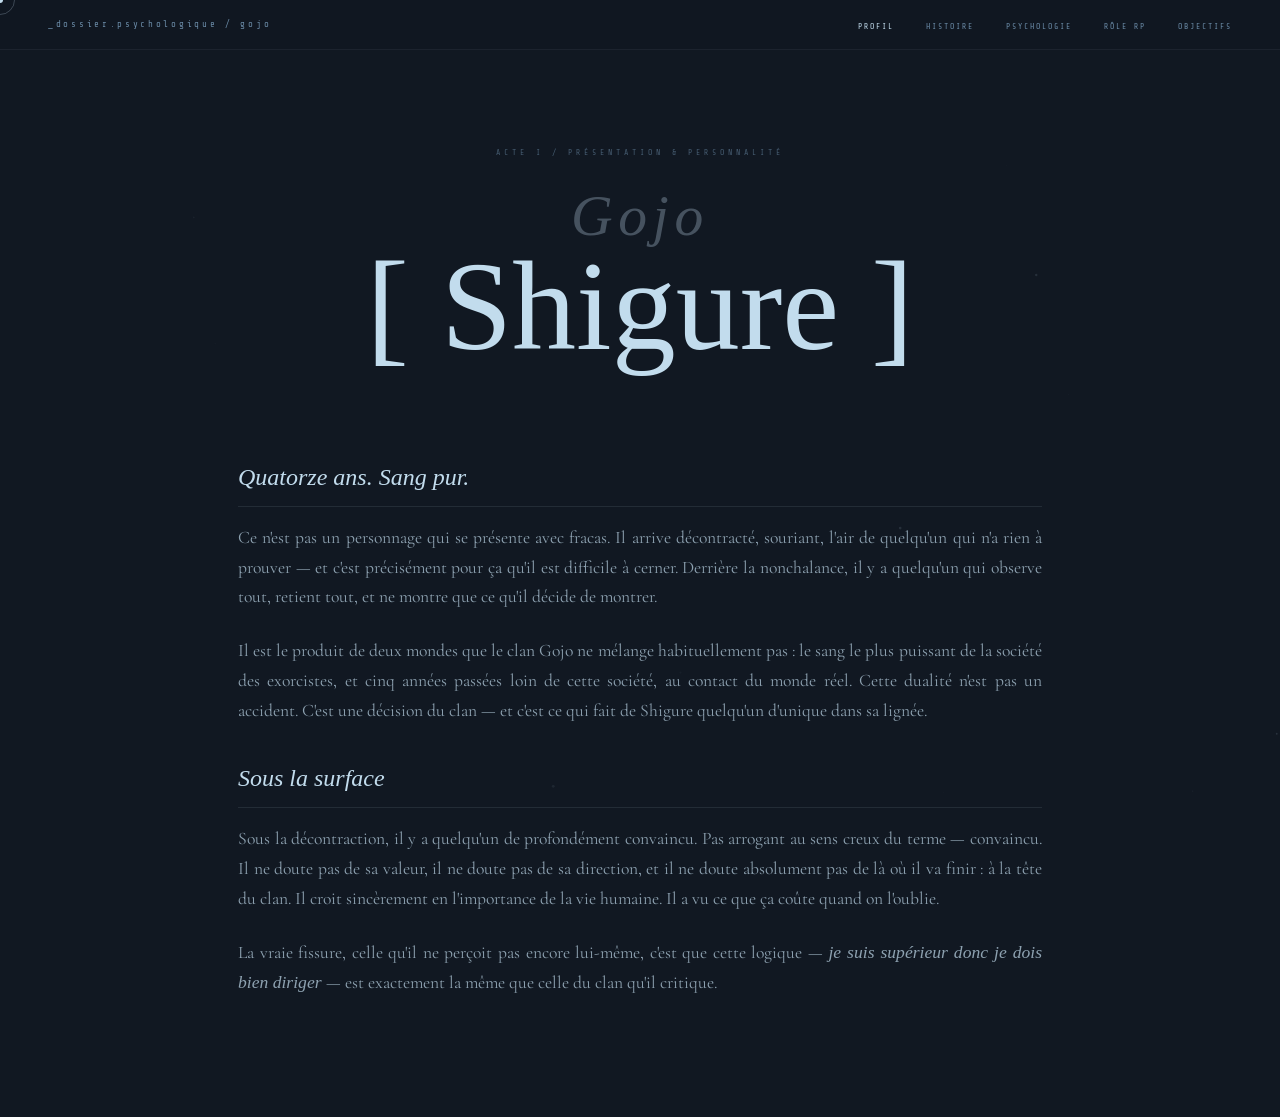
==== commit 65962daf: "Update index.html" ====
--- a/index.html
+++ b/index.html
@@ -36,29 +36,45 @@
 nav::before{content:'';position:absolute;inset:0;background:rgba(17,24,34,0.85);backdrop-filter:blur(16px);z-index:-1;}
 .nav-id{font-family:var(--mono);font-size:9px;letter-spacing:0.3em;color:var(--ink-dim);}
 .nav-links{display:flex;gap:2rem;list-style:none;}
-.nav-links a{font-family:var(--mono);font-size:8px;letter-spacing:0.25em;text-transform:uppercase;color:var(--ink-dim);text-decoration:none;transition:color 0.3s;}
+.nav-links a{font-family:var(--mono);font-size:8px;letter-spacing:0.25em;text-transform:uppercase;color:var(--ink-dim);text-decoration:none;transition:color 0.3s;cursor:none;}
 .nav-links a:hover,.nav-links a.on{color:var(--ink);}
 
-.page{position:relative;z-index:1;}
+/* GESTION DES ONGLETS (PAGES) */
+.page{position:relative;z-index:1;padding-top:50px;min-height:100vh;}
+section.tab-content {
+  display: none; 
+  opacity: 0;
+  animation: fadeInTab 0.6s ease forwards;
+  min-height: calc(100vh - 50px);
+  flex-direction: column;
+  justify-content: center;
+  padding: 6rem 3rem;
+}
+section.tab-content.active {
+  display: flex;
+}
+@keyframes fadeInTab {
+  0% { opacity: 0; transform: translateY(10px); }
+  100% { opacity: 1; transform: translateY(0); }
+}
+
+/* COMMUNS AUX SECTIONS */
+.act-num, .story-chapter{font-family:var(--mono);font-size:8px;letter-spacing:0.5em;color:var(--ink-dim);margin-bottom:2rem;opacity:0.6;text-transform:uppercase;text-align:center;}
+.story-h, .act3-title{text-align:center;font-family:var(--fell);font-size:clamp(2.5rem,5vw,3.5rem);color:var(--ink);line-height:1;margin-bottom:4rem;}
+.story-h em, .act3-title em{font-style:italic;color:rgba(194,220,237,0.3);}
 
 /* ACTE I — PRÉSENTATION & PERSONNALITÉ */
-#act1{min-height:100vh;display:flex;flex-direction:column;justify-content:center;padding:7rem 3rem 4rem;max-width:900px;margin:0 auto;}
-.act-num{font-family:var(--mono);font-size:8px;letter-spacing:0.5em;color:var(--ink-dim);margin-bottom:2rem;opacity:0.6;}
-.big-name{font-family:var(--fell);font-size:clamp(5rem,12vw,8rem);font-weight:400;line-height:0.85;color:var(--ink);opacity:0;transform:translateY(50px);transition:all 1.4s cubic-bezier(.16,1,.3,1);}
+#act1{max-width:900px;margin:0 auto;}
+.big-name{font-family:var(--fell);font-size:clamp(5rem,12vw,8rem);font-weight:400;line-height:0.85;color:var(--ink);opacity:0;transform:translateY(50px);transition:all 1s ease;text-align:center;}
 .big-name.on{opacity:1;transform:translateY(0);}
 .big-name em{font-style:italic;color:rgba(194,220,237,0.3);font-size:0.45em;display:block;margin-bottom:0.2em;letter-spacing:0.1em;}
-
-.intro-text{margin-top:4rem; opacity:0; transition:opacity 1s ease 0.8s;}
+.intro-text{margin-top:4rem; opacity:0; transition:opacity 1s ease 0.5s;}
 .intro-text.on{opacity:1;}
 .intro-p{font-size:1.1rem; color:rgba(194,220,237,0.7); margin-bottom:1.5rem; text-align:justify;}
 .intro-h{font-family:var(--fell);font-style:italic;font-size:1.5rem;color:var(--ink);margin:2rem 0 1rem; border-bottom:1px solid rgba(194,220,237,0.1); padding-bottom:0.5rem;}
 
-/* ACTE II — HISTOIRE (TIMELINE) */
-#act2{min-height:100vh;padding:8rem 3rem;max-width:900px;margin:0 auto;display:flex;flex-direction:column;justify-content:center;}
-.story-header{margin-bottom:4rem;}
-.story-chapter{font-family:var(--mono);font-size:8px;letter-spacing:0.5em;color:var(--ink-dim);margin-bottom:0.6rem;}
-.story-h{font-family:var(--fell);font-size:clamp(2.5rem,5vw,3.5rem);color:var(--ink);line-height:1;}
-.story-h em{font-style:italic;color:rgba(194,220,237,0.3);}
+/* ACTE II — HISTOIRE */
+#act2{max-width:900px;margin:0 auto;}
 .story-lines{display:flex;flex-direction:column;gap:0;}
 .story-line{display:grid;grid-template-columns:120px 1fr;border-bottom:1px solid rgba(194,220,237,0.05);opacity:0;transform:translateX(-20px);transition:opacity 0.7s ease,transform 0.7s ease;}
 .story-line.on{opacity:1;transform:translateX(0);}
@@ -66,15 +82,13 @@
 .story-txt{padding:1.8rem 0 1.8rem 2rem;font-size:1rem;color:rgba(194,220,237,0.7);}
 .story-txt.lead{font-family:var(--fell);font-style:italic;font-size:1.2rem;color:var(--ink);}
 
-/* ACTE III — PSYCHOLOGIE (CARTE MENTALE 7 NOEUDS) */
-#act3{min-height:100vh;display:flex;flex-direction:column;justify-content:center;padding:8rem 3rem;position:relative;}
-.act3-title{text-align:center;font-family:var(--fell);font-style:italic;font-size:clamp(1.8rem,3vw,2.5rem);color:var(--ink);margin-bottom:4rem;opacity:0.8;}
-.mindmap-wrap{position:relative;width:100%;max-width:1100px;margin:0 auto;}
+/* ACTE III — PSYCHOLOGIE */
+#act3{max-width:1100px;margin:0 auto;}
+.mindmap-wrap{position:relative;width:100%;}
 .node-center{position:relative;z-index:2;width:160px;height:160px;margin:0 auto 3rem;display:flex;flex-direction:column;justify-content:center;align-items:center;text-align:center;border:1px solid rgba(194,220,237,0.15);border-radius:50%;background:rgba(194,220,237,0.03); filter:blur(6px);transition:filter 0.8s ease;}
 .node-center.sharp{filter:blur(0);}
 .node-center-name{font-family:var(--fell);font-style:italic;font-size:1.4rem;color:var(--ink);}
 .node-center-sub{font-family:var(--mono);font-size:8px;letter-spacing:0.25em;color:var(--ink-dim);margin-top:4px;}
-
 .nodes-grid{display:grid;grid-template-columns:repeat(auto-fit, minmax(280px, 1fr));gap:20px;position:relative;z-index:2;}
 .node{border:1px solid rgba(194,220,237,0.08);border-radius:50%;aspect-ratio:1/1;padding:2.5rem;display:flex;flex-direction:column;justify-content:center;align-items:center;text-align:center;background:rgba(194,220,237,0.02);transition:all 0.4s ease;position:relative;overflow:hidden;filter:blur(5px);}
 .node.sharp{filter:blur(0);}
@@ -83,9 +97,9 @@
 .node-title{font-family:var(--fell);font-style:italic;font-size:1.15rem;color:var(--ink);margin-bottom:0.8rem;line-height:1.2;}
 .node-body{font-size:0.85rem;color:rgba(194,220,237,0.6);line-height:1.5;}
 
-/* ACTE IV — RÔLE ET APPORTS RP (ELLIPSES) */
-#act4{min-height:80vh;padding:8rem 3rem;max-width:1100px;margin:0 auto;display:flex;flex-direction:column;justify-content:center;}
-.vision-grid{display:grid;grid-template-columns:repeat(auto-fit, minmax(400px, 1fr));gap:30px;margin-top:3rem;}
+/* ACTE IV — RÔLES RP */
+#act4{max-width:1100px;margin:0 auto;}
+.vision-grid{display:grid;grid-template-columns:repeat(auto-fit, minmax(400px, 1fr));gap:30px;}
 .v-cell{background:rgba(194,220,237,0.02);border:1px solid rgba(194,220,237,0.06);border-radius:40% 60% 70% 30% / 50% 40% 60% 50%;padding:4rem 3rem;display:flex;flex-direction:column;justify-content:center;align-items:center;text-align:center;opacity:0;transform:translateY(20px);transition:opacity 0.8s ease,transform 0.8s ease,background 0.3s;}
 .v-cell.on{opacity:1;transform:translateY(0);}
 .v-cell:hover{background:rgba(194,220,237,0.04);border-color:rgba(194,220,237,0.2);transform:translateY(-5px);}
@@ -93,9 +107,9 @@
 .v-q{font-family:var(--fell);font-style:italic;font-size:1.4rem;color:var(--ink);line-height:1.2;margin-bottom:1rem;}
 .v-a{font-size:0.9rem;color:rgba(194,220,237,0.6);line-height:1.7;}
 
-/* ACTE V — OBJECTIFS (NOUVEAU MODULE) */
-#act5{min-height:100vh;padding:8rem 3rem;max-width:1000px;margin:0 auto;display:flex;flex-direction:column;justify-content:center;}
-.obj-grid{display:grid;grid-template-columns:repeat(auto-fit, minmax(300px, 1fr));gap:2rem;margin-top:3rem;}
+/* ACTE V — OBJECTIFS ET CLÔTURE */
+#act5{max-width:1100px;margin:0 auto;}
+.obj-grid{display:grid;grid-template-columns:repeat(auto-fit, minmax(300px, 1fr));gap:2rem;}
 .obj-col{background:rgba(194,220,237,0.02);border:1px solid rgba(194,220,237,0.05);border-radius:20px;padding:2.5rem;opacity:0;transform:translateY(20px);transition:all 0.8s ease;}
 .obj-col.on{opacity:1;transform:translateY(0);}
 .obj-col:hover{border-color:rgba(194,220,237,0.2);}
@@ -105,16 +119,10 @@
 .obj-item-title{font-family:var(--fell);font-style:italic;font-size:1.2rem;color:var(--ink);margin-bottom:0.5rem;}
 .obj-item-txt{font-size:0.85rem;color:rgba(194,220,237,0.6);}
 
-/* ACTE VI — CLÔTURE */
-#act6{min-height:60vh;display:flex;flex-direction:column;align-items:center;justify-content:center;padding:6rem 3rem;text-align:center;border-top:1px solid rgba(194,220,237,0.04);}
-.closing-line{font-family:var(--fell);font-style:italic;font-size:clamp(1.2rem,2.5vw,1.8rem);color:rgba(194,220,237,0.6);line-height:1.8;max-width:800px;opacity:0;transition:opacity 1.2s ease;}
-.closing-line.on{opacity:1;}
-.closing-sig{margin-top:3rem;font-family:var(--mono);font-size:8px;letter-spacing:0.4em;color:rgba(194,220,237,0.3);text-transform:uppercase;opacity:0;transition:opacity 1s ease 0.5s;}
-.closing-sig.on{opacity:1;}
-
-.curtain{height:1px;background:linear-gradient(to right,transparent,rgba(194,220,237,0.08),transparent);margin:0;}
-.act-reveal{opacity:0;transition:opacity 1s ease;}
-.act-reveal.on{opacity:1;}
+.cloture-box{margin-top:6rem; border-top:1px solid rgba(194,220,237,0.06); padding-top:4rem; text-align:center; opacity:0; transition:opacity 1.2s ease;}
+.cloture-box.on{opacity:1;}
+.closing-line{font-family:var(--fell);font-style:italic;font-size:clamp(1.2rem,2.5vw,1.6rem);color:rgba(194,220,237,0.6);line-height:1.8;max-width:800px;margin:0 auto;}
+.closing-sig{margin-top:3rem;font-family:var(--mono);font-size:8px;letter-spacing:0.4em;color:rgba(194,220,237,0.3);text-transform:uppercase;}
 </style>
 </head>
 <body>
@@ -126,207 +134,195 @@
 <nav>
   <div class="nav-id">_dossier.psychologique / gojo</div>
   <ul class="nav-links">
-    <li><a href="#act1">profil</a></li>
-    <li><a href="#act2">histoire</a></li>
-    <li><a href="#act3">psychologie</a></li>
-    <li><a href="#act4">rôle rp</a></li>
-    <li><a href="#act5">objectifs</a></li>
+    <li><a href="#" data-target="act1" class="on">profil</a></li>
+    <li><a href="#" data-target="act2">histoire</a></li>
+    <li><a href="#" data-target="act3">psychologie</a></li>
+    <li><a href="#" data-target="act4">rôle rp</a></li>
+    <li><a href="#" data-target="act5">objectifs</a></li>
   </ul>
 </nav>
 
 <div class="page">
 
-<section id="act1">
-  <div class="act-num">acte i / présentation & personnalité</div>
-  <div class="big-name" id="hero-name">
-    <em>Gojo</em>
-    [ Shigure ]
-  </div>
-  
-  <div class="intro-text" id="hero-tagline">
-    <div class="intro-h">Quatorze ans. Sang pur.</div>
-    <p class="intro-p">Ce n'est pas un personnage qui se présente avec fracas. Il arrive décontracté, souriant, l'air de quelqu'un qui n'a rien à prouver — et c'est précisément pour ça qu'il est difficile à cerner. Derrière la nonchalance, il y a quelqu'un qui observe tout, retient tout, et ne montre que ce qu'il décide de montrer.</p>
-    <p class="intro-p">Il est le produit de deux mondes que le clan Gojo ne mélange habituellement pas : le sang le plus puissant de la société des exorcistes, et cinq années passées loin de cette société, au contact du monde réel. Cette dualité n'est pas un accident. C'est une décision du clan — et c'est ce qui fait de Shigure quelqu'un d'unique dans sa lignée.</p>
+  <section id="act1" class="tab-content active">
+    <div class="act-num">acte i / présentation & personnalité</div>
+    <div class="big-name" id="hero-name">
+      <em>Gojo</em>
+      [ Shigure ]
+    </div>
     
-    <div class="intro-h">Sous la surface</div>
-    <p class="intro-p">Sous la décontraction, il y a quelqu'un de profondément convaincu. Pas arrogant au sens creux du terme — convaincu. Il ne doute pas de sa valeur, il ne doute pas de sa direction, et il ne doute absolument pas de là où il va finir : à la tête du clan. Il croit sincèrement en l'importance de la vie humaine. Il a vu ce que ça coûte quand on l'oublie.</p>
-    <p class="intro-p">La vraie fissure, celle qu'il ne perçoit pas encore lui-même, c'est que cette logique — <em>je suis supérieur donc je dois bien diriger</em> — est exactement la même que celle du clan qu'il critique.</p>
-  </div>
-</section>
-
-<div class="curtain"></div>
-
-<section id="act2" class="act-reveal">
-  <div class="story-header">
+    <div class="intro-text" id="intro-text">
+      <div class="intro-h">Quatorze ans. Sang pur.</div>
+      <p class="intro-p">Ce n'est pas un personnage qui se présente avec fracas. Il arrive décontracté, souriant, l'air de quelqu'un qui n'a rien à prouver — et c'est précisément pour ça qu'il est difficile à cerner. Derrière la nonchalance, il y a quelqu'un qui observe tout, retient tout, et ne montre que ce qu'il décide de montrer.</p>
+      <p class="intro-p">Il est le produit de deux mondes que le clan Gojo ne mélange habituellement pas : le sang le plus puissant de la société des exorcistes, et cinq années passées loin de cette société, au contact du monde réel. Cette dualité n'est pas un accident. C'est une décision du clan — et c'est ce qui fait de Shigure quelqu'un d'unique dans sa lignée.</p>
+      
+      <div class="intro-h">Sous la surface</div>
+      <p class="intro-p">Sous la décontraction, il y a quelqu'un de profondément convaincu. Pas arrogant au sens creux du terme — convaincu. Il ne doute pas de sa valeur, il ne doute pas de sa direction, et il ne doute absolument pas de là où il va finir : à la tête du clan. Il croit sincèrement en l'importance de la vie humaine. Il a vu ce que ça coûte quand on l'oublie.</p>
+      <p class="intro-p">La vraie fissure, celle qu'il ne perçoit pas encore lui-même, c'est que cette logique — <em>je suis supérieur donc je dois bien diriger</em> — est exactement la même que celle du clan qu'il critique.</p>
+    </div>
+  </section>
+
+  <section id="act2" class="tab-content">
     <div class="story-chapter">acte ii / histoire</div>
     <h2 class="story-h">L'enfant envoyé<br/><em>dehors</em></h2>
-  </div>
-
-  <div class="story-lines">
-    <div class="story-line">
-      <div class="story-time">8 ans</div>
-      <div class="story-txt lead">Il est envoyé hors des cercles du clan. Pas abandonné — accompagné d'un exorciste confirmé, chargé de sa formation et de sa sécurité. Mais concrètement éloigné de tout ce qui fait l'identité Gojo : les traditions, la hiérarchie, le regard des pairs, le poids constant du nom. Le clan veut lui donner une perspective que les manuels ne peuvent pas transmettre.</div>
-    </div>
-    <div class="story-line">
-      <div class="story-time">8 à 13 ans</div>
-      <div class="story-txt">Cinq ans sur le terrain. Il voit l'envers du décor — ce que la société des exorcistes laisse derrière elle quand elle est occupée à être importante. Il ne le vit pas comme un traumatisme, mais comme une information froide et précise. C'est aussi là qu'il découvre une maîtrise instinctive de l'énergie occulte, non pour combattre, mais pour façonner et imprégner.</div>
-    </div>
-    <div class="story-line">
-      <div class="story-time">L'Ancrage</div>
-      <div class="story-txt">Son accompagnateur devient la seule figure stable. Quelqu'un qui lui apprend à se battre et à observer, mais surtout quelqu'un qui lui parle comme à un être humain plutôt que comme à un héritier. Ce rapport-là laisse une trace profonde.</div>
-    </div>
-    <div class="story-line">
-      <div class="story-time">13-14 ans</div>
-      <div class="story-txt lead">Le retour. Il intègre officiellement le clan à quatorze ans. Il arrive avec une conscience aiguë de ce qu'est le monde des exorcistes vu de l'extérieur. Et il arrive avec une raison concrète, ancrée dans du vécu, de penser que le système est défaillant. Pas une théorie. Des souvenirs.</div>
-    </div>
-  </div>
-</section>
-
-<div class="curtain"></div>
-
-<section id="act3" class="act-reveal">
-  <div class="story-chapter" style="text-align:center;">acte iii / psychologie</div>
-  <div class="act3-title">Cartographie Intérieure</div>
-
-  <div class="mindmap-wrap" id="mindmap">
-    <div class="node-center" id="node-center">
-      <div class="node-center-name">[ Shigure ]</div>
-      <div class="node-center-sub">Gojo · noyau central</div>
-    </div>
-
-    <div class="nodes-grid" id="nodes-grid">
-      <div class="node">
-        <div class="node-tag">Le masque</div>
-        <div class="node-title">La nonchalance</div>
-        <div class="node-body">Sa première ligne de défense. Il sourit, il plaisante, il a l'air de rien prendre au sérieux. Les gens cessent de chercher ce qui se cache derrière. C'est une armure, pas de la légèreté.</div>
-      </div>
-      <div class="node">
-        <div class="node-tag">Le désir</div>
-        <div class="node-title">Être vu sans le nom</div>
-        <div class="node-body">Ce qu'il veut le plus profondément : que quelqu'un le regarde et voie lui, pas la lignée. Pas "un Gojo prometteur". Juste Shigure. Personne n'y est encore vraiment arrivé.</div>
-      </div>
-      <div class="node">
-        <div class="node-tag">La peur</div>
-        <div class="node-title">Devenir ce qu'il critique</div>
-        <div class="node-body">Il passe son temps à observer l'arrogance du clan. Et parfois, dans un geste ou une pensée, il se reconnaît dedans. Cette ressemblance le dérange plus qu'il ne l'admet.</div>
-      </div>
-      <div class="node">
-        <div class="node-tag">La contradiction</div>
-        <div class="node-title">Seul par choix ?</div>
-        <div class="node-body">Il dit qu'il préfère être seul. Mais il n'a jamais eu le choix d'être autrement. Cinq ans avec un seul accompagnateur, puis une intégration à part. Habille-t-il cela en choix pour ne pas l'affronter ?</div>
-      </div>
-      <div class="node">
-        <div class="node-tag">La colère</div>
-        <div class="node-title">Ce qu'il a vu</div>
-        <div class="node-body">Des civils morts. Des missions non faites. Un système qui se dit protecteur et qui regarde ailleurs. Il n'en parle jamais. Mais ça ne part pas. C'est le carburant de tout le reste.</div>
-      </div>
-      <div class="node">
-        <div class="node-tag">La certitude</div>
-        <div class="node-title">Le patriarcat</div>
-        <div class="node-body">Sur cette question-là, pas de nuance. Il sera patriarche. C'est une conviction aussi profonde que son nom, et c'est la seule chose sur laquelle il ne transigera jamais.</div>
-      </div>
-      <div class="node">
-        <div class="node-tag">L'inconnue</div>
-        <div class="node-title">Jusqu'où ira-t-il</div>
-        <div class="node-body">La question à laquelle lui-même ne peut pas encore répondre. Il veut réparer, pas détruire. Mais il n'a pas encore été vraiment testé. À un moment, il le sera.</div>
-      </div>
-    </div>
-  </div>
-</section>
-
-<div class="curtain"></div>
-
-<section id="act4" class="act-reveal">
-  <div class="story-chapter">acte iv / rôles et apports</div>
-  <h2 class="story-h">Sa place dans<br/><em>l'échiquier</em></h2>
-
-  <div class="vision-grid">
-    <div class="v-cell">
-      <div class="v-n">// RÔLE 01</div>
-      <div class="v-q">Le Pont</div>
-      <div class="v-a">Le seul personnage capable de circuler naturellement entre les cercles de la société des exorcistes. Il peut être le point de connexion entre des joueurs qui n'auraient aucune raison d'interagir. Il crée des dynamiques transversales.</div>
-    </div>
-    <div class="v-cell">
-      <div class="v-n">// RÔLE 02</div>
-      <div class="v-q">Le Miroir du Clan</div>
-      <div class="v-a">Il est inconfortable. Quand une décision est prise par réflexe de supériorité, il est celui qui la fait formuler à voix haute. Il partage leur sang, comprend leur vision, mais refuse d'en accepter les angles morts.</div>
-    </div>
-    <div class="v-cell">
-      <div class="v-n">// RÔLE 03</div>
-      <div class="v-q">La Cible du Culte</div>
-      <div class="v-a">Un Gojo qui pense que le système est défaillant. Sur le papier, il est recrutable. En pratique, sa ligne rouge est claire : il veut réparer, pas brûler. Cette ambiguïté crée des opportunités de manipulation et de tensions.</div>
-    </div>
-    <div class="v-cell">
-      <div class="v-n">// RÔLE 04</div>
-      <div class="v-q">L'Arc Visible</div>
-      <div class="v-a">Court terme : il observe et prouve sa valeur. Moyen terme : il prend conscience de son rôle de pont, créant des tensions. Long terme : il pèse réellement sur les décisions et choisit qui il est vraiment.</div>
-    </div>
-  </div>
-</section>
-
-<div class="curtain"></div>
-
-<section id="act5" class="act-reveal">
-  <div class="story-chapter">acte v / le plan</div>
-  <h2 class="story-h">Objectifs<br/><em>RP</em></h2>
-
-  <div class="obj-grid">
-    <div class="obj-col">
-      <div class="obj-cat">Objectifs Clan</div>
-      <div class="obj-item">
-        <div class="obj-item-title">Se rendre indispensable</div>
-        <div class="obj-item-txt">Être celui qui voit ce que les autres ne voient pas. Construire son influence avant même que le clan réalise qu'il en a.</div>
-      </div>
-      <div class="obj-item">
-        <div class="obj-item-title">Imposer le clan</div>
-        <div class="obj-item-txt">Faire entrer le clan dans les arènes politiques et stratégiques. Que personne ne puisse ignorer les Gojo, par légitimité construite et non juste héritée.</div>
-      </div>
-      <div class="obj-item">
-        <div class="obj-item-title">Le Patriarcat</div>
-        <div class="obj-item-txt">Une direction constante. Tout ce qu'il fait converge vers là, et sur ce point, aucune amitié ni loyauté ne prévaut.</div>
-      </div>
-    </div>
-
-    <div class="obj-col">
-      <div class="obj-cat">L'Exorcisme</div>
-      <div class="obj-item">
-        <div class="obj-item-title">L'artisan anonyme</div>
-        <div class="obj-item-txt">Devenir un artisan de renom pour les équipements imprégnés d'énergie occulte, en cachant son identité. Pour la liberté, l'information, et se prouver sa valeur.</div>
-      </div>
-      <div class="obj-item">
-        <div class="obj-item-title">Comprendre l'énergie</div>
-        <div class="obj-item-txt">Pousser sa compréhension de l'énergie occulte plus loin que le clan. Non pour la puissance brute, mais pour comprendre comment elle se lie, se façonne, et s'oriente avec précision chirurgicale.</div>
-      </div>
-    </div>
-
-    <div class="obj-col">
-      <div class="obj-cat">Objectifs Personnels</div>
-      <div class="obj-item">
-        <div class="obj-item-title">Se comprendre</div>
-        <div class="obj-item-txt">Qui est-il sans le nom Gojo ? Qui est-il avec ? Apprendre à vivre avec cette tension sans la résoudre artificiellement.</div>
-      </div>
-      <div class="obj-item">
-        <div class="obj-item-title">Être vu vraiment</div>
-        <div class="obj-item-txt">Trouver des personnes qui le regardent et voient lui. Pas la lignée. Pas l'héritier. Juste Shigure.</div>
-      </div>
-      <div class="obj-item">
-        <div class="obj-item-title">Sa ligne rouge</div>
-        <div class="obj-item-txt">Il sait ce qu'il refuse en théorie. Mais il ne sait pas ce qu'il fera quand les deux seules options seront mauvaises. Ce moment sera le cœur de son arc.</div>
-      </div>
-    </div>
-  </div>
-</section>
-
-<div class="curtain"></div>
-
-<section id="act6">
-  <p class="closing-line" id="closing">
-    "Gojo Shigure est un gamin de quatorze ans qui porte la certitude absolue d'être le prochain patriarche, la conviction sincère que le clan qu'il va diriger doit changer, une activité secrète qui prouve qu'il vaut quelque chose sans son nom — et la lucidité rare d'avoir vu le monde tel qu'il est, sans encore avoir vu le reflet de lui-même dedans."
-  </p>
-  <div class="closing-sig" id="closing-sig">
-    Gojo [ Shigure ] · Dossier Classifié
-  </div>
-</section>
+
+    <div class="story-lines">
+      <div class="story-line">
+        <div class="story-time">8 ans</div>
+        <div class="story-txt lead">Il est envoyé hors des cercles du clan. Pas abandonné — accompagné d'un exorciste confirmé, chargé de sa formation et de sa sécurité. Mais concrètement éloigné de tout ce qui fait l'identité Gojo : les traditions, la hiérarchie, le regard des pairs, le poids constant du nom. Le clan veut lui donner une perspective que les manuels ne peuvent pas transmettre.</div>
+      </div>
+      <div class="story-line">
+        <div class="story-time">8 à 13 ans</div>
+        <div class="story-txt">Cinq ans sur le terrain. Il voit l'envers du décor — ce que la société des exorcistes laisse derrière elle quand elle est occupée à être importante. Il ne le vit pas comme un traumatisme, mais comme une information froide et précise. C'est aussi là qu'il découvre une maîtrise instinctive de l'énergie occulte, non pour combattre, mais pour façonner et imprégner.</div>
+      </div>
+      <div class="story-line">
+        <div class="story-time">L'Ancrage</div>
+        <div class="story-txt">Son accompagnateur devient la seule figure stable. Quelqu'un qui lui apprend à se battre et à observer, mais surtout quelqu'un qui lui parle comme à un être humain plutôt que comme à un héritier. Ce rapport-là laisse une trace profonde.</div>
+      </div>
+      <div class="story-line">
+        <div class="story-time">13-14 ans</div>
+        <div class="story-txt lead">Le retour. Il intègre officiellement le clan à quatorze ans. Il arrive avec une conscience aiguë de ce qu'est le monde des exorcistes vu de l'extérieur. Et il arrive avec une raison concrète, ancrée dans du vécu, de penser que le système est défaillant. Pas une théorie. Des souvenirs.</div>
+      </div>
+    </div>
+  </section>
+
+  <section id="act3" class="tab-content">
+    <div class="story-chapter">acte iii / psychologie</div>
+    <h2 class="act3-title">Cartographie Intérieure</h2>
+
+    <div class="mindmap-wrap">
+      <div class="node-center" id="node-center">
+        <div class="node-center-name">[ Shigure ]</div>
+        <div class="node-center-sub">Gojo · noyau central</div>
+      </div>
+
+      <div class="nodes-grid">
+        <div class="node">
+          <div class="node-tag">Le masque</div>
+          <div class="node-title">La nonchalance</div>
+          <div class="node-body">Sa première ligne de défense. Il sourit, il plaisante, il a l'air de rien prendre au sérieux. Les gens cessent de chercher ce qui se cache derrière. C'est une armure.</div>
+        </div>
+        <div class="node">
+          <div class="node-tag">Le désir</div>
+          <div class="node-title">Être vu sans le nom</div>
+          <div class="node-body">Ce qu'il veut le plus profondément : que quelqu'un le regarde et voie lui, pas la lignée. Pas "un Gojo prometteur". Juste Shigure.</div>
+        </div>
+        <div class="node">
+          <div class="node-tag">La peur</div>
+          <div class="node-title">Devenir ce qu'il critique</div>
+          <div class="node-body">Il passe son temps à observer l'arrogance du clan. Et parfois, dans un geste ou une pensée, il se reconnaît dedans. Cette ressemblance le dérange profondément.</div>
+        </div>
+        <div class="node">
+          <div class="node-tag">La contradiction</div>
+          <div class="node-title">Seul par choix ?</div>
+          <div class="node-body">Il dit qu'il préfère être seul. Mais il n'a jamais eu le choix d'être autrement. Habille-t-il la solitude en choix pour ne pas avoir à l'affronter ?</div>
+        </div>
+        <div class="node">
+          <div class="node-tag">La colère</div>
+          <div class="node-title">Ce qu'il a vu</div>
+          <div class="node-body">Des civils morts. Des missions non faites. Un système protecteur qui regarde ailleurs. Il n'en parle jamais, mais c'est le carburant de tout le reste.</div>
+        </div>
+        <div class="node">
+          <div class="node-tag">La certitude</div>
+          <div class="node-title">Le patriarcat</div>
+          <div class="node-body">Sur cette question-là, pas de nuance. Il sera patriarche. C'est une conviction aussi profonde que son nom, sur laquelle il ne transigera jamais.</div>
+        </div>
+        <div class="node">
+          <div class="node-tag">L'inconnue</div>
+          <div class="node-title">Jusqu'où ira-t-il</div>
+          <div class="node-body">Il veut réparer, pas détruire. Mais il n'a pas encore été vraiment testé. À un moment, il le sera, et il devra répondre à cette question.</div>
+        </div>
+      </div>
+    </div>
+  </section>
+
+  <section id="act4" class="tab-content">
+    <div class="story-chapter">acte iv / rôles et apports</div>
+    <h2 class="story-h">Sa place dans<br/><em>l'échiquier</em></h2>
+
+    <div class="vision-grid">
+      <div class="v-cell">
+        <div class="v-n">// RÔLE 01</div>
+        <div class="v-q">Le Pont</div>
+        <div class="v-a">Le seul personnage capable de circuler naturellement entre les cercles de la société. Il est le point de connexion entre des joueurs qui n'auraient aucune raison d'interagir. Il crée des dynamiques transversales.</div>
+      </div>
+      <div class="v-cell">
+        <div class="v-n">// RÔLE 02</div>
+        <div class="v-q">Le Miroir du Clan</div>
+        <div class="v-a">Il est inconfortable. Quand une décision est prise par réflexe de supériorité, il la fait formuler à voix haute. Il partage leur sang, comprend leur vision, mais refuse d'en accepter les angles morts.</div>
+      </div>
+      <div class="v-cell">
+        <div class="v-n">// RÔLE 03</div>
+        <div class="v-q">La Cible du Culte</div>
+        <div class="v-a">Un Gojo qui pense que le système est défaillant. Sur le papier, il est recrutable. En pratique, sa ligne rouge est claire : il veut réparer, pas brûler. Cette ambiguïté crée de puissantes opportunités de manipulation.</div>
+      </div>
+      <div class="v-cell">
+        <div class="v-n">// RÔLE 04</div>
+        <div class="v-q">L'Arc Visible</div>
+        <div class="v-a">Court terme : il observe et prouve sa valeur. Moyen terme : il prend conscience de son rôle de pont, créant des tensions. Long terme : il pèse réellement sur les décisions et choisit qui il est vraiment.</div>
+      </div>
+    </div>
+  </section>
+
+  <section id="act5" class="tab-content">
+    <div class="story-chapter">acte v / le plan</div>
+    <h2 class="story-h">Objectifs<br/><em>RP</em></h2>
+
+    <div class="obj-grid">
+      <div class="obj-col">
+        <div class="obj-cat">Le Clan</div>
+        <div class="obj-item">
+          <div class="obj-item-title">Se rendre indispensable</div>
+          <div class="obj-item-txt">Être celui qui voit ce que les autres ne voient pas. Construire son influence avant même que le clan réalise qu'il en a.</div>
+        </div>
+        <div class="obj-item">
+          <div class="obj-item-title">Imposer les Gojo</div>
+          <div class="obj-item-txt">Faire entrer le clan dans les arènes politiques et stratégiques. Que personne ne puisse les ignorer, par légitimité construite et non juste héritée.</div>
+        </div>
+        <div class="obj-item">
+          <div class="obj-item-title">Le Patriarcat</div>
+          <div class="obj-item-txt">Une direction constante. Tout ce qu'il fait converge vers là, et sur ce point, aucune amitié ni loyauté ne prévaut.</div>
+        </div>
+      </div>
+
+      <div class="obj-col">
+        <div class="obj-cat">L'Exorcisme</div>
+        <div class="obj-item">
+          <div class="obj-item-title">L'artisan anonyme</div>
+          <div class="obj-item-txt">Devenir un artisan de renom pour les équipements imprégnés d'énergie occulte, en cachant son identité. Pour la liberté et l'information.</div>
+        </div>
+        <div class="obj-item">
+          <div class="obj-item-title">Comprendre l'énergie</div>
+          <div class="obj-item-txt">Pousser sa compréhension plus loin que le clan. Non pour la puissance brute, mais pour comprendre comment elle se façonne avec une précision chirurgicale.</div>
+        </div>
+      </div>
+
+      <div class="obj-col">
+        <div class="obj-cat">Personnel</div>
+        <div class="obj-item">
+          <div class="obj-item-title">Se comprendre</div>
+          <div class="obj-item-txt">Qui est-il sans le nom Gojo ? Qui est-il avec ? Apprendre à vivre avec cette tension sans la résoudre artificiellement.</div>
+        </div>
+        <div class="obj-item">
+          <div class="obj-item-title">Être vu vraiment</div>
+          <div class="obj-item-txt">Trouver des personnes qui le regardent et voient lui. Pas la lignée. Pas l'héritier. Juste Shigure.</div>
+        </div>
+        <div class="obj-item">
+          <div class="obj-item-title">Sa ligne rouge</div>
+          <div class="obj-item-txt">Il sait ce qu'il refuse en théorie. Mais il ne sait pas ce qu'il fera quand les deux seules options seront mauvaises. Ce sera le cœur de son arc.</div>
+        </div>
+      </div>
+    </div>
+
+    <div class="cloture-box" id="cloture-box">
+      <p class="closing-line">
+        "Gojo Shigure est un gamin de quatorze ans qui porte la certitude absolue d'être le prochain patriarche, la conviction sincère que le clan qu'il va diriger doit changer, une activité secrète qui prouve qu'il vaut quelque chose sans son nom — et la lucidité rare d'avoir vu le monde tel qu'il est, sans encore avoir vu le reflet de lui-même dedans."
+      </p>
+      <div class="closing-sig">
+        Gojo [ Shigure ] · Dossier Classifié
+      </div>
+    </div>
+  </section>
 
 </div>
 
@@ -344,7 +340,7 @@
   ring.style.left=rx+'px';ring.style.top=ry+'px';
   requestAnimationFrame(loop);
 })();
-document.querySelectorAll('a,.node,.v-cell,.obj-col').forEach(el=>{
+document.querySelectorAll('a, .node, .v-cell, .obj-col').forEach(el=>{
   el.addEventListener('mouseenter',()=>{cur.style.transform='translate(-50%,-50%) scale(2.5)';ring.style.width='50px';ring.style.height='50px';});
   el.addEventListener('mouseleave',()=>{cur.style.transform='translate(-50%,-50%) scale(1)';ring.style.width='30px';ring.style.height='30px';});
 });
@@ -389,56 +385,74 @@
   requestAnimationFrame(draw);
 })();
 
-/* ── INTERSECTION OBSERVER ── */
-setTimeout(()=>document.getElementById('hero-name').classList.add('on'),200);
-setTimeout(()=>document.getElementById('hero-tagline').classList.add('on'),800);
-
-const io=new IntersectionObserver(entries=>{
-  entries.forEach(e=>{
-    if(!e.isIntersecting)return;
-    const t=e.target;
-    if(t.classList.contains('act-reveal'))t.classList.add('on');
-    if(t.id==='act3'){
-      const nc=document.getElementById('node-center');
-      const nodes=document.querySelectorAll('.node');
-      setTimeout(()=>nc.classList.add('sharp'),100);
-      nodes.forEach((n,i)=>{
-        const depth=parseFloat(n.dataset.depth)||0.2;
-        setTimeout(()=>n.classList.add('sharp'),200+i*180+depth*400);
+/* ── INTERSECTION OBSERVER POUR ANIMER LE CONTENU ── */
+const io = new IntersectionObserver(entries => {
+  entries.forEach(e => {
+    if(!e.isIntersecting) return;
+    const t = e.target;
+    
+    if(t.id === 'act1'){
+      setTimeout(()=> t.querySelector('.big-name').classList.add('on'), 100);
+      setTimeout(()=> t.querySelector('.intro-text').classList.add('on'), 400);
+    }
+    if(t.id === 'act2'){
+      t.querySelectorAll('.story-line').forEach((l,i) => setTimeout(()=> l.classList.add('on'), i*150));
+    }
+    if(t.id === 'act3'){
+      setTimeout(()=> t.querySelector('#node-center').classList.add('sharp'), 100);
+      t.querySelectorAll('.node').forEach((n,i) => setTimeout(()=> n.classList.add('sharp'), 200+i*150));
+    }
+    if(t.id === 'act4'){
+      t.querySelectorAll('.v-cell').forEach((c,i) => setTimeout(()=> c.classList.add('on'), i*150));
+    }
+    if(t.id === 'act5'){
+      t.querySelectorAll('.obj-col').forEach((c,i) => setTimeout(()=> c.classList.add('on'), i*200));
+      setTimeout(()=> t.querySelector('.cloture-box').classList.add('on'), 800);
+    }
+  });
+}, {threshold: 0.1});
+
+/* ── GESTION DES ONGLETS (MAGIE DU SINGLE PAGE) ── */
+const navLinks = document.querySelectorAll('.nav-links a');
+const sections = document.querySelectorAll('section.tab-content');
+
+// Initialiser l'observeur sur toutes les sections
+sections.forEach(sec => io.observe(sec));
+
+navLinks.forEach(link => {
+  link.addEventListener('click', (e) => {
+    e.preventDefault();
+    const targetId = link.getAttribute('data-target');
+
+    // Mettre à jour le menu actif
+    navLinks.forEach(l => l.classList.remove('on'));
+    link.classList.add('on');
+
+    // Cacher toutes les sections et reset leurs animations
+    sections.forEach(sec => {
+      sec.classList.remove('active');
+      
+      // Reset les classes d'animation pour qu'elles se rejouent
+      sec.querySelectorAll('.on, .sharp').forEach(el => {
+        el.classList.remove('on', 'sharp');
       });
-    }
-    if(t.id==='act2'){
-      document.querySelectorAll('.story-line').forEach((l,i)=>{
-        setTimeout(()=>l.classList.add('on'),i*150);
-      });
-    }
-    if(t.id==='act4'){
-      document.querySelectorAll('.v-cell').forEach((c,i)=>{
-        setTimeout(()=>c.classList.add('on'),i*120);
-      });
-    }
-    if(t.id==='act5'){
-      document.querySelectorAll('.obj-col').forEach((c,i)=>{
-        setTimeout(()=>c.classList.add('on'),i*150);
-      });
-    }
-    if(t.id==='act6'){
-      setTimeout(()=>document.getElementById('closing').classList.add('on'),200);
-      setTimeout(()=>document.getElementById('closing-sig').classList.add('on'),800);
-    }
+    });
+
+    // Afficher la bonne section
+    const targetSec = document.getElementById(targetId);
+    targetSec.classList.add('active');
+    
+    // Remonter en haut de page instantanément
+    window.scrollTo(0,0);
   });
-},{threshold:0.15});
-
-document.querySelectorAll('section[id]').forEach(s=>io.observe(s));
-
-/* ── NAV ACTIVE ── */
-const secs=document.querySelectorAll('section[id]');
-const lks=document.querySelectorAll('.nav-links a');
-window.addEventListener('scroll',()=>{
-  let cur='';
-  secs.forEach(s=>{if(window.scrollY>=s.offsetTop-80)cur=s.id;});
-  lks.forEach(a=>a.classList.toggle('on',a.getAttribute('href')==='#'+cur));
 });
+
+// Lancer manuellement l'animation du premier onglet au chargement
+setTimeout(()=> {
+  document.getElementById('hero-name').classList.add('on');
+  document.getElementById('intro-text').classList.add('on');
+}, 200);
+
 </script>
 </body>
 </html>
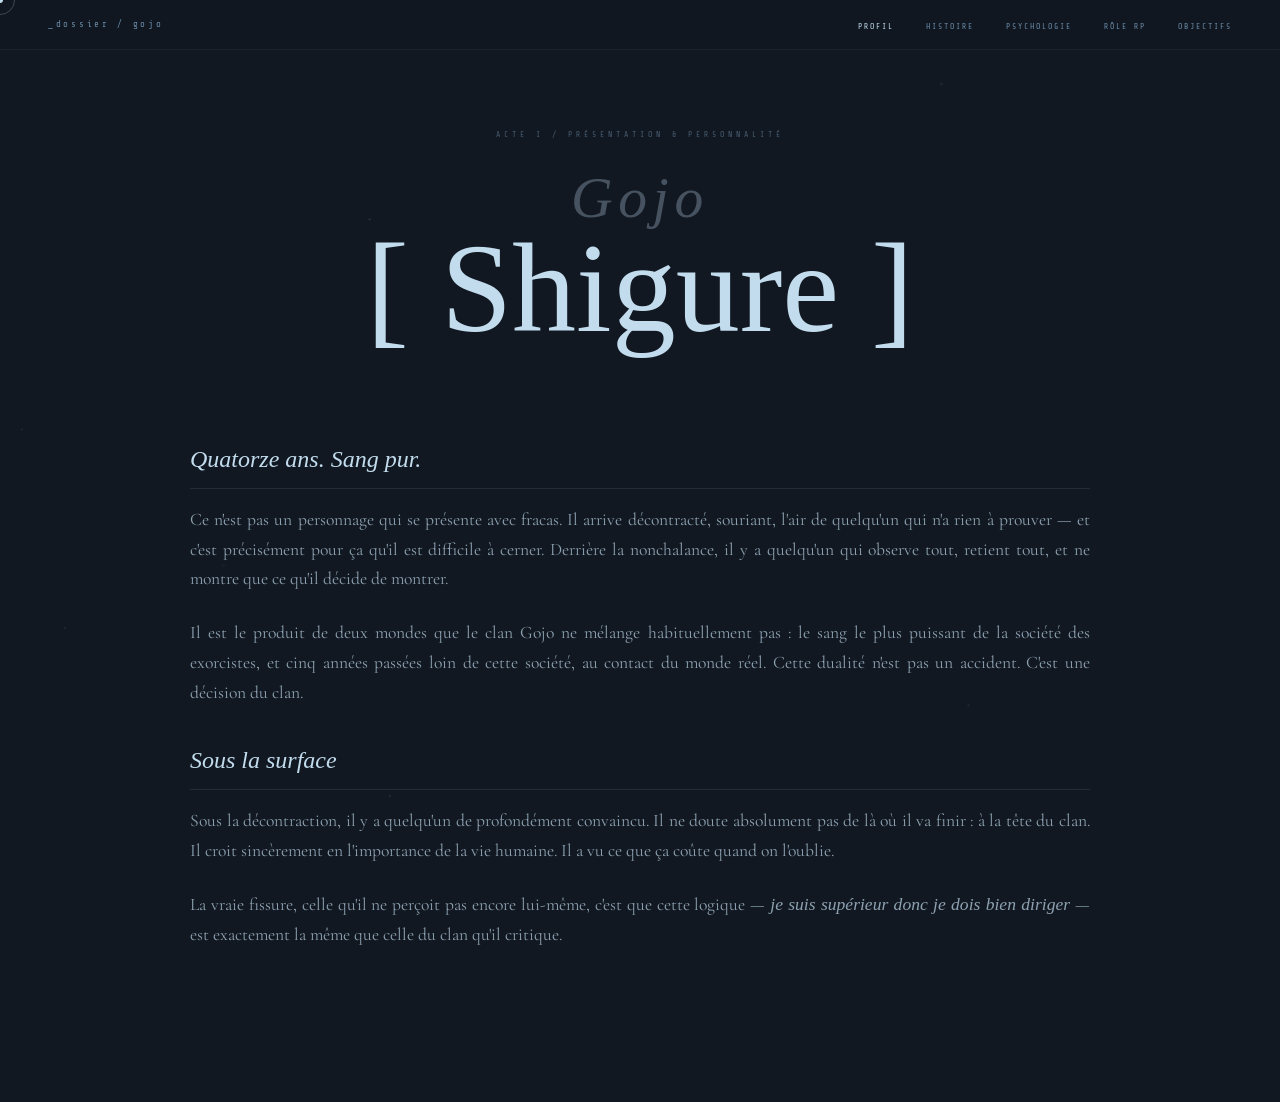
==== commit ffd36f9b: "Update index.html" ====
--- a/index.html
+++ b/index.html
@@ -3,456 +3,36 @@
 <head>
 <meta charset="UTF-8"/>
 <meta name="viewport" content="width=device-width, initial-scale=1.0"/>
-<title>Gojo Shigure — Dossier Psychologique</title>
+<title>Gojo Shigure — Profil</title>
 <link href="https://fonts.googleapis.com/css2?family=IM+Fell+English:ital@0;1&family=Cormorant+Garamond:ital,wght@0,300;0,400;1,300;1,400&family=Share+Tech+Mono&display=swap" rel="stylesheet"/>
-<style>
-*,*::before,*::after{box-sizing:border-box;margin:0;padding:0;}
-
-/* PALETTE "BLEU NUIT" (DEEP SLATE) */
-:root{
-  --ink: #c2dced;       
-  --ink-dim: #6b8ca8;   
-  --ink-faint: #253648; 
-  --bg: #111822;        
-  
-  --fell:'IM Fell English',Georgia,serif;
-  --serif:'Cormorant Garamond',Georgia,serif;
-  --mono:'Share Tech Mono',monospace;
-}
-
-html{scroll-behavior:smooth;}
-body{background:var(--bg);color:var(--ink);font-family:var(--serif);overflow-x:hidden;cursor:none;line-height:1.7;}
-::-webkit-scrollbar{width:3px;}
-::-webkit-scrollbar-track{background:var(--bg);}
-::-webkit-scrollbar-thumb{background:var(--ink-dim); border-radius: 4px;}
-
-/* CURSEUR */
-#cur{position:fixed;width:6px;height:6px;background:var(--ink);border-radius:50%;pointer-events:none;z-index:9999;transform:translate(-50%,-50%);transition:transform 0.15s,opacity 0.3s;}
-#cur-ring{position:fixed;width:30px;height:30px;border:1px solid rgba(194,220,237,0.25);border-radius:50%;pointer-events:none;z-index:9998;transform:translate(-50%,-50%);transition:width 0.3s,height 0.3s;}
-#bg-canvas{position:fixed;inset:0;z-index:0;pointer-events:none;opacity:0.4;}
-
-/* NAV */
-nav{position:fixed;top:0;left:0;right:0;z-index:200;height:50px;display:flex;align-items:center;justify-content:space-between;padding:0 3rem;border-bottom:1px solid rgba(194,220,237,0.06);}
-nav::before{content:'';position:absolute;inset:0;background:rgba(17,24,34,0.85);backdrop-filter:blur(16px);z-index:-1;}
-.nav-id{font-family:var(--mono);font-size:9px;letter-spacing:0.3em;color:var(--ink-dim);}
-.nav-links{display:flex;gap:2rem;list-style:none;}
-.nav-links a{font-family:var(--mono);font-size:8px;letter-spacing:0.25em;text-transform:uppercase;color:var(--ink-dim);text-decoration:none;transition:color 0.3s;cursor:none;}
-.nav-links a:hover,.nav-links a.on{color:var(--ink);}
-
-/* GESTION DES ONGLETS (PAGES) */
-.page{position:relative;z-index:1;padding-top:50px;min-height:100vh;}
-section.tab-content {
-  display: none; 
-  opacity: 0;
-  animation: fadeInTab 0.6s ease forwards;
-  min-height: calc(100vh - 50px);
-  flex-direction: column;
-  justify-content: center;
-  padding: 6rem 3rem;
-}
-section.tab-content.active {
-  display: flex;
-}
-@keyframes fadeInTab {
-  0% { opacity: 0; transform: translateY(10px); }
-  100% { opacity: 1; transform: translateY(0); }
-}
-
-/* COMMUNS AUX SECTIONS */
-.act-num, .story-chapter{font-family:var(--mono);font-size:8px;letter-spacing:0.5em;color:var(--ink-dim);margin-bottom:2rem;opacity:0.6;text-transform:uppercase;text-align:center;}
-.story-h, .act3-title{text-align:center;font-family:var(--fell);font-size:clamp(2.5rem,5vw,3.5rem);color:var(--ink);line-height:1;margin-bottom:4rem;}
-.story-h em, .act3-title em{font-style:italic;color:rgba(194,220,237,0.3);}
-
-/* ACTE I — PRÉSENTATION & PERSONNALITÉ */
-#act1{max-width:900px;margin:0 auto;}
-.big-name{font-family:var(--fell);font-size:clamp(5rem,12vw,8rem);font-weight:400;line-height:0.85;color:var(--ink);opacity:0;transform:translateY(50px);transition:all 1s ease;text-align:center;}
-.big-name.on{opacity:1;transform:translateY(0);}
-.big-name em{font-style:italic;color:rgba(194,220,237,0.3);font-size:0.45em;display:block;margin-bottom:0.2em;letter-spacing:0.1em;}
-.intro-text{margin-top:4rem; opacity:0; transition:opacity 1s ease 0.5s;}
-.intro-text.on{opacity:1;}
-.intro-p{font-size:1.1rem; color:rgba(194,220,237,0.7); margin-bottom:1.5rem; text-align:justify;}
-.intro-h{font-family:var(--fell);font-style:italic;font-size:1.5rem;color:var(--ink);margin:2rem 0 1rem; border-bottom:1px solid rgba(194,220,237,0.1); padding-bottom:0.5rem;}
-
-/* ACTE II — HISTOIRE */
-#act2{max-width:900px;margin:0 auto;}
-.story-lines{display:flex;flex-direction:column;gap:0;}
-.story-line{display:grid;grid-template-columns:120px 1fr;border-bottom:1px solid rgba(194,220,237,0.05);opacity:0;transform:translateX(-20px);transition:opacity 0.7s ease,transform 0.7s ease;}
-.story-line.on{opacity:1;transform:translateX(0);}
-.story-time{padding:1.8rem 1rem 1.8rem 0;font-family:var(--mono);font-size:9px;letter-spacing:0.2em;color:var(--ink-dim);border-right:1px solid rgba(194,220,237,0.1);}
-.story-txt{padding:1.8rem 0 1.8rem 2rem;font-size:1rem;color:rgba(194,220,237,0.7);}
-.story-txt.lead{font-family:var(--fell);font-style:italic;font-size:1.2rem;color:var(--ink);}
-
-/* ACTE III — PSYCHOLOGIE */
-#act3{max-width:1100px;margin:0 auto;}
-.mindmap-wrap{position:relative;width:100%;}
-.node-center{position:relative;z-index:2;width:160px;height:160px;margin:0 auto 3rem;display:flex;flex-direction:column;justify-content:center;align-items:center;text-align:center;border:1px solid rgba(194,220,237,0.15);border-radius:50%;background:rgba(194,220,237,0.03); filter:blur(6px);transition:filter 0.8s ease;}
-.node-center.sharp{filter:blur(0);}
-.node-center-name{font-family:var(--fell);font-style:italic;font-size:1.4rem;color:var(--ink);}
-.node-center-sub{font-family:var(--mono);font-size:8px;letter-spacing:0.25em;color:var(--ink-dim);margin-top:4px;}
-.nodes-grid{display:grid;grid-template-columns:repeat(auto-fit, minmax(280px, 1fr));gap:20px;position:relative;z-index:2;}
-.node{border:1px solid rgba(194,220,237,0.08);border-radius:50%;aspect-ratio:1/1;padding:2.5rem;display:flex;flex-direction:column;justify-content:center;align-items:center;text-align:center;background:rgba(194,220,237,0.02);transition:all 0.4s ease;position:relative;overflow:hidden;filter:blur(5px);}
-.node.sharp{filter:blur(0);}
-.node:hover{border-color:rgba(194,220,237,0.25);background:rgba(194,220,237,0.04);transform:scale(1.05);}
-.node-tag{font-family:var(--mono);font-size:7px;letter-spacing:0.4em;color:var(--ink-dim);text-transform:uppercase;margin-bottom:0.6rem;}
-.node-title{font-family:var(--fell);font-style:italic;font-size:1.15rem;color:var(--ink);margin-bottom:0.8rem;line-height:1.2;}
-.node-body{font-size:0.85rem;color:rgba(194,220,237,0.6);line-height:1.5;}
-
-/* ACTE IV — RÔLES RP */
-#act4{max-width:1100px;margin:0 auto;}
-.vision-grid{display:grid;grid-template-columns:repeat(auto-fit, minmax(400px, 1fr));gap:30px;}
-.v-cell{background:rgba(194,220,237,0.02);border:1px solid rgba(194,220,237,0.06);border-radius:40% 60% 70% 30% / 50% 40% 60% 50%;padding:4rem 3rem;display:flex;flex-direction:column;justify-content:center;align-items:center;text-align:center;opacity:0;transform:translateY(20px);transition:opacity 0.8s ease,transform 0.8s ease,background 0.3s;}
-.v-cell.on{opacity:1;transform:translateY(0);}
-.v-cell:hover{background:rgba(194,220,237,0.04);border-color:rgba(194,220,237,0.2);transform:translateY(-5px);}
-.v-n{font-family:var(--mono);font-size:8px;letter-spacing:0.3em;color:rgba(194,220,237,0.3);margin-bottom:1rem;}
-.v-q{font-family:var(--fell);font-style:italic;font-size:1.4rem;color:var(--ink);line-height:1.2;margin-bottom:1rem;}
-.v-a{font-size:0.9rem;color:rgba(194,220,237,0.6);line-height:1.7;}
-
-/* ACTE V — OBJECTIFS ET CLÔTURE */
-#act5{max-width:1100px;margin:0 auto;}
-.obj-grid{display:grid;grid-template-columns:repeat(auto-fit, minmax(300px, 1fr));gap:2rem;}
-.obj-col{background:rgba(194,220,237,0.02);border:1px solid rgba(194,220,237,0.05);border-radius:20px;padding:2.5rem;opacity:0;transform:translateY(20px);transition:all 0.8s ease;}
-.obj-col.on{opacity:1;transform:translateY(0);}
-.obj-col:hover{border-color:rgba(194,220,237,0.2);}
-.obj-cat{font-family:var(--mono);font-size:10px;letter-spacing:0.3em;color:var(--ink);text-transform:uppercase;margin-bottom:2rem;text-align:center;border-bottom:1px solid rgba(194,220,237,0.1);padding-bottom:1rem;}
-.obj-item{margin-bottom:2rem;}
-.obj-item:last-child{margin-bottom:0;}
-.obj-item-title{font-family:var(--fell);font-style:italic;font-size:1.2rem;color:var(--ink);margin-bottom:0.5rem;}
-.obj-item-txt{font-size:0.85rem;color:rgba(194,220,237,0.6);}
-
-.cloture-box{margin-top:6rem; border-top:1px solid rgba(194,220,237,0.06); padding-top:4rem; text-align:center; opacity:0; transition:opacity 1.2s ease;}
-.cloture-box.on{opacity:1;}
-.closing-line{font-family:var(--fell);font-style:italic;font-size:clamp(1.2rem,2.5vw,1.6rem);color:rgba(194,220,237,0.6);line-height:1.8;max-width:800px;margin:0 auto;}
-.closing-sig{margin-top:3rem;font-family:var(--mono);font-size:8px;letter-spacing:0.4em;color:rgba(194,220,237,0.3);text-transform:uppercase;}
-</style>
+<link rel="stylesheet" href="style.css">
 </head>
 <body>
-
-<canvas id="bg-canvas"></canvas>
-<div id="cur"></div>
-<div id="cur-ring"></div>
+<canvas id="bg-canvas"></canvas><div id="cur"></div><div id="cur-ring"></div>
 
 <nav>
-  <div class="nav-id">_dossier.psychologique / gojo</div>
+  <div class="nav-id">_dossier / gojo</div>
   <ul class="nav-links">
-    <li><a href="#" data-target="act1" class="on">profil</a></li>
-    <li><a href="#" data-target="act2">histoire</a></li>
-    <li><a href="#" data-target="act3">psychologie</a></li>
-    <li><a href="#" data-target="act4">rôle rp</a></li>
-    <li><a href="#" data-target="act5">objectifs</a></li>
+    <li><a href="index.html" class="on">profil</a></li>
+    <li><a href="histoire.html">histoire</a></li>
+    <li><a href="psychologie.html">psychologie</a></li>
+    <li><a href="role.html">rôle rp</a></li>
+    <li><a href="objectifs.html">objectifs</a></li>
   </ul>
 </nav>
 
 <div class="page">
-
-  <section id="act1" class="tab-content active">
-    <div class="act-num">acte i / présentation & personnalité</div>
-    <div class="big-name" id="hero-name">
-      <em>Gojo</em>
-      [ Shigure ]
-    </div>
-    
-    <div class="intro-text" id="intro-text">
-      <div class="intro-h">Quatorze ans. Sang pur.</div>
-      <p class="intro-p">Ce n'est pas un personnage qui se présente avec fracas. Il arrive décontracté, souriant, l'air de quelqu'un qui n'a rien à prouver — et c'est précisément pour ça qu'il est difficile à cerner. Derrière la nonchalance, il y a quelqu'un qui observe tout, retient tout, et ne montre que ce qu'il décide de montrer.</p>
-      <p class="intro-p">Il est le produit de deux mondes que le clan Gojo ne mélange habituellement pas : le sang le plus puissant de la société des exorcistes, et cinq années passées loin de cette société, au contact du monde réel. Cette dualité n'est pas un accident. C'est une décision du clan — et c'est ce qui fait de Shigure quelqu'un d'unique dans sa lignée.</p>
-      
-      <div class="intro-h">Sous la surface</div>
-      <p class="intro-p">Sous la décontraction, il y a quelqu'un de profondément convaincu. Pas arrogant au sens creux du terme — convaincu. Il ne doute pas de sa valeur, il ne doute pas de sa direction, et il ne doute absolument pas de là où il va finir : à la tête du clan. Il croit sincèrement en l'importance de la vie humaine. Il a vu ce que ça coûte quand on l'oublie.</p>
-      <p class="intro-p">La vraie fissure, celle qu'il ne perçoit pas encore lui-même, c'est que cette logique — <em>je suis supérieur donc je dois bien diriger</em> — est exactement la même que celle du clan qu'il critique.</p>
-    </div>
-  </section>
-
-  <section id="act2" class="tab-content">
-    <div class="story-chapter">acte ii / histoire</div>
-    <h2 class="story-h">L'enfant envoyé<br/><em>dehors</em></h2>
-
-    <div class="story-lines">
-      <div class="story-line">
-        <div class="story-time">8 ans</div>
-        <div class="story-txt lead">Il est envoyé hors des cercles du clan. Pas abandonné — accompagné d'un exorciste confirmé, chargé de sa formation et de sa sécurité. Mais concrètement éloigné de tout ce qui fait l'identité Gojo : les traditions, la hiérarchie, le regard des pairs, le poids constant du nom. Le clan veut lui donner une perspective que les manuels ne peuvent pas transmettre.</div>
-      </div>
-      <div class="story-line">
-        <div class="story-time">8 à 13 ans</div>
-        <div class="story-txt">Cinq ans sur le terrain. Il voit l'envers du décor — ce que la société des exorcistes laisse derrière elle quand elle est occupée à être importante. Il ne le vit pas comme un traumatisme, mais comme une information froide et précise. C'est aussi là qu'il découvre une maîtrise instinctive de l'énergie occulte, non pour combattre, mais pour façonner et imprégner.</div>
-      </div>
-      <div class="story-line">
-        <div class="story-time">L'Ancrage</div>
-        <div class="story-txt">Son accompagnateur devient la seule figure stable. Quelqu'un qui lui apprend à se battre et à observer, mais surtout quelqu'un qui lui parle comme à un être humain plutôt que comme à un héritier. Ce rapport-là laisse une trace profonde.</div>
-      </div>
-      <div class="story-line">
-        <div class="story-time">13-14 ans</div>
-        <div class="story-txt lead">Le retour. Il intègre officiellement le clan à quatorze ans. Il arrive avec une conscience aiguë de ce qu'est le monde des exorcistes vu de l'extérieur. Et il arrive avec une raison concrète, ancrée dans du vécu, de penser que le système est défaillant. Pas une théorie. Des souvenirs.</div>
-      </div>
-    </div>
-  </section>
-
-  <section id="act3" class="tab-content">
-    <div class="story-chapter">acte iii / psychologie</div>
-    <h2 class="act3-title">Cartographie Intérieure</h2>
-
-    <div class="mindmap-wrap">
-      <div class="node-center" id="node-center">
-        <div class="node-center-name">[ Shigure ]</div>
-        <div class="node-center-sub">Gojo · noyau central</div>
-      </div>
-
-      <div class="nodes-grid">
-        <div class="node">
-          <div class="node-tag">Le masque</div>
-          <div class="node-title">La nonchalance</div>
-          <div class="node-body">Sa première ligne de défense. Il sourit, il plaisante, il a l'air de rien prendre au sérieux. Les gens cessent de chercher ce qui se cache derrière. C'est une armure.</div>
-        </div>
-        <div class="node">
-          <div class="node-tag">Le désir</div>
-          <div class="node-title">Être vu sans le nom</div>
-          <div class="node-body">Ce qu'il veut le plus profondément : que quelqu'un le regarde et voie lui, pas la lignée. Pas "un Gojo prometteur". Juste Shigure.</div>
-        </div>
-        <div class="node">
-          <div class="node-tag">La peur</div>
-          <div class="node-title">Devenir ce qu'il critique</div>
-          <div class="node-body">Il passe son temps à observer l'arrogance du clan. Et parfois, dans un geste ou une pensée, il se reconnaît dedans. Cette ressemblance le dérange profondément.</div>
-        </div>
-        <div class="node">
-          <div class="node-tag">La contradiction</div>
-          <div class="node-title">Seul par choix ?</div>
-          <div class="node-body">Il dit qu'il préfère être seul. Mais il n'a jamais eu le choix d'être autrement. Habille-t-il la solitude en choix pour ne pas avoir à l'affronter ?</div>
-        </div>
-        <div class="node">
-          <div class="node-tag">La colère</div>
-          <div class="node-title">Ce qu'il a vu</div>
-          <div class="node-body">Des civils morts. Des missions non faites. Un système protecteur qui regarde ailleurs. Il n'en parle jamais, mais c'est le carburant de tout le reste.</div>
-        </div>
-        <div class="node">
-          <div class="node-tag">La certitude</div>
-          <div class="node-title">Le patriarcat</div>
-          <div class="node-body">Sur cette question-là, pas de nuance. Il sera patriarche. C'est une conviction aussi profonde que son nom, sur laquelle il ne transigera jamais.</div>
-        </div>
-        <div class="node">
-          <div class="node-tag">L'inconnue</div>
-          <div class="node-title">Jusqu'où ira-t-il</div>
-          <div class="node-body">Il veut réparer, pas détruire. Mais il n'a pas encore été vraiment testé. À un moment, il le sera, et il devra répondre à cette question.</div>
-        </div>
-      </div>
-    </div>
-  </section>
-
-  <section id="act4" class="tab-content">
-    <div class="story-chapter">acte iv / rôles et apports</div>
-    <h2 class="story-h">Sa place dans<br/><em>l'échiquier</em></h2>
-
-    <div class="vision-grid">
-      <div class="v-cell">
-        <div class="v-n">// RÔLE 01</div>
-        <div class="v-q">Le Pont</div>
-        <div class="v-a">Le seul personnage capable de circuler naturellement entre les cercles de la société. Il est le point de connexion entre des joueurs qui n'auraient aucune raison d'interagir. Il crée des dynamiques transversales.</div>
-      </div>
-      <div class="v-cell">
-        <div class="v-n">// RÔLE 02</div>
-        <div class="v-q">Le Miroir du Clan</div>
-        <div class="v-a">Il est inconfortable. Quand une décision est prise par réflexe de supériorité, il la fait formuler à voix haute. Il partage leur sang, comprend leur vision, mais refuse d'en accepter les angles morts.</div>
-      </div>
-      <div class="v-cell">
-        <div class="v-n">// RÔLE 03</div>
-        <div class="v-q">La Cible du Culte</div>
-        <div class="v-a">Un Gojo qui pense que le système est défaillant. Sur le papier, il est recrutable. En pratique, sa ligne rouge est claire : il veut réparer, pas brûler. Cette ambiguïté crée de puissantes opportunités de manipulation.</div>
-      </div>
-      <div class="v-cell">
-        <div class="v-n">// RÔLE 04</div>
-        <div class="v-q">L'Arc Visible</div>
-        <div class="v-a">Court terme : il observe et prouve sa valeur. Moyen terme : il prend conscience de son rôle de pont, créant des tensions. Long terme : il pèse réellement sur les décisions et choisit qui il est vraiment.</div>
-      </div>
-    </div>
-  </section>
-
-  <section id="act5" class="tab-content">
-    <div class="story-chapter">acte v / le plan</div>
-    <h2 class="story-h">Objectifs<br/><em>RP</em></h2>
-
-    <div class="obj-grid">
-      <div class="obj-col">
-        <div class="obj-cat">Le Clan</div>
-        <div class="obj-item">
-          <div class="obj-item-title">Se rendre indispensable</div>
-          <div class="obj-item-txt">Être celui qui voit ce que les autres ne voient pas. Construire son influence avant même que le clan réalise qu'il en a.</div>
-        </div>
-        <div class="obj-item">
-          <div class="obj-item-title">Imposer les Gojo</div>
-          <div class="obj-item-txt">Faire entrer le clan dans les arènes politiques et stratégiques. Que personne ne puisse les ignorer, par légitimité construite et non juste héritée.</div>
-        </div>
-        <div class="obj-item">
-          <div class="obj-item-title">Le Patriarcat</div>
-          <div class="obj-item-txt">Une direction constante. Tout ce qu'il fait converge vers là, et sur ce point, aucune amitié ni loyauté ne prévaut.</div>
-        </div>
-      </div>
-
-      <div class="obj-col">
-        <div class="obj-cat">L'Exorcisme</div>
-        <div class="obj-item">
-          <div class="obj-item-title">L'artisan anonyme</div>
-          <div class="obj-item-txt">Devenir un artisan de renom pour les équipements imprégnés d'énergie occulte, en cachant son identité. Pour la liberté et l'information.</div>
-        </div>
-        <div class="obj-item">
-          <div class="obj-item-title">Comprendre l'énergie</div>
-          <div class="obj-item-txt">Pousser sa compréhension plus loin que le clan. Non pour la puissance brute, mais pour comprendre comment elle se façonne avec une précision chirurgicale.</div>
-        </div>
-      </div>
-
-      <div class="obj-col">
-        <div class="obj-cat">Personnel</div>
-        <div class="obj-item">
-          <div class="obj-item-title">Se comprendre</div>
-          <div class="obj-item-txt">Qui est-il sans le nom Gojo ? Qui est-il avec ? Apprendre à vivre avec cette tension sans la résoudre artificiellement.</div>
-        </div>
-        <div class="obj-item">
-          <div class="obj-item-title">Être vu vraiment</div>
-          <div class="obj-item-txt">Trouver des personnes qui le regardent et voient lui. Pas la lignée. Pas l'héritier. Juste Shigure.</div>
-        </div>
-        <div class="obj-item">
-          <div class="obj-item-title">Sa ligne rouge</div>
-          <div class="obj-item-txt">Il sait ce qu'il refuse en théorie. Mais il ne sait pas ce qu'il fera quand les deux seules options seront mauvaises. Ce sera le cœur de son arc.</div>
-        </div>
-      </div>
-    </div>
-
-    <div class="cloture-box" id="cloture-box">
-      <p class="closing-line">
-        "Gojo Shigure est un gamin de quatorze ans qui porte la certitude absolue d'être le prochain patriarche, la conviction sincère que le clan qu'il va diriger doit changer, une activité secrète qui prouve qu'il vaut quelque chose sans son nom — et la lucidité rare d'avoir vu le monde tel qu'il est, sans encore avoir vu le reflet de lui-même dedans."
-      </p>
-      <div class="closing-sig">
-        Gojo [ Shigure ] · Dossier Classifié
-      </div>
-    </div>
-  </section>
-
+  <div class="act-num">acte i / présentation & personnalité</div>
+  <div class="big-name" id="hero-name"><em>Gojo</em> [ Shigure ]</div>
+  <div class="intro-text" id="intro-text">
+    <div class="intro-h">Quatorze ans. Sang pur.</div>
+    <p class="intro-p">Ce n'est pas un personnage qui se présente avec fracas. Il arrive décontracté, souriant, l'air de quelqu'un qui n'a rien à prouver — et c'est précisément pour ça qu'il est difficile à cerner. Derrière la nonchalance, il y a quelqu'un qui observe tout, retient tout, et ne montre que ce qu'il décide de montrer.</p>
+    <p class="intro-p">Il est le produit de deux mondes que le clan Gojo ne mélange habituellement pas : le sang le plus puissant de la société des exorcistes, et cinq années passées loin de cette société, au contact du monde réel. Cette dualité n'est pas un accident. C'est une décision du clan.</p>
+    <div class="intro-h">Sous la surface</div>
+    <p class="intro-p">Sous la décontraction, il y a quelqu'un de profondément convaincu. Il ne doute absolument pas de là où il va finir : à la tête du clan. Il croit sincèrement en l'importance de la vie humaine. Il a vu ce que ça coûte quand on l'oublie.</p>
+    <p class="intro-p">La vraie fissure, celle qu'il ne perçoit pas encore lui-même, c'est que cette logique — <em>je suis supérieur donc je dois bien diriger</em> — est exactement la même que celle du clan qu'il critique.</p>
+  </div>
 </div>
-
-<script>
-/* ── CURSEUR ── */
-const cur=document.getElementById('cur');
-const ring=document.getElementById('cur-ring');
-let mx=0,my=0,rx=0,ry=0;
-document.addEventListener('mousemove',e=>{
-  mx=e.clientX;my=e.clientY;
-  cur.style.left=mx+'px';cur.style.top=my+'px';
-});
-(function loop(){
-  rx+=(mx-rx)*0.1;ry+=(my-ry)*0.1;
-  ring.style.left=rx+'px';ring.style.top=ry+'px';
-  requestAnimationFrame(loop);
-})();
-document.querySelectorAll('a, .node, .v-cell, .obj-col').forEach(el=>{
-  el.addEventListener('mouseenter',()=>{cur.style.transform='translate(-50%,-50%) scale(2.5)';ring.style.width='50px';ring.style.height='50px';});
-  el.addEventListener('mouseleave',()=>{cur.style.transform='translate(-50%,-50%) scale(1)';ring.style.width='30px';ring.style.height='30px';});
-});
-
-/* ── CANVAS PARTICULES ── */
-const cv=document.getElementById('bg-canvas');
-const cx=cv.getContext('2d');
-function resize(){cv.width=window.innerWidth;cv.height=window.innerHeight;}
-resize();window.addEventListener('resize',resize);
-const pts=Array.from({length:22},()=>({
-  x:Math.random()*window.innerWidth,
-  y:Math.random()*window.innerHeight,
-  vx:(Math.random()-.5)*.25,
-  vy:Math.random()*.35+.1,
-  r:Math.random()*1.2+.3,
-  a:Math.random()*.35+.05,
-  life:Math.random()*400,
-  max:Math.random()*300+200
-}));
-(function draw(){
-  cx.clearRect(0,0,cv.width,cv.height);
-  pts.forEach(p=>{
-    p.x+=p.vx+Math.sin(p.life*.015)*.2;
-    p.y+=p.vy;p.life++;
-    const a=p.a*Math.sin((p.life/p.max)*Math.PI);
-    cx.beginPath();cx.arc(p.x,p.y,p.r,0,Math.PI*2);
-    cx.fillStyle=`rgba(194,220,237,${a})`; 
-    cx.fill();
-    if(p.life>p.max||p.y>cv.height+10){
-      p.x=Math.random()*cv.width;p.y=-5;p.life=0;
-      p.max=Math.random()*300+200;p.vx=(Math.random()-.5)*.25;
-      p.vy=Math.random()*.35+.1;p.r=Math.random()*1.2+.3;p.a=Math.random()*.35+.05;
-    }
-  });
-  for(let i=0;i<pts.length;i++)for(let j=i+1;j<pts.length;j++){
-    const dx=pts[i].x-pts[j].x,dy=pts[i].y-pts[j].y;
-    const d=Math.sqrt(dx*dx+dy*dy);
-    if(d<130){cx.beginPath();cx.moveTo(pts[i].x,pts[i].y);cx.lineTo(pts[j].x,pts[j].y);
-    cx.strokeStyle=`rgba(194,220,237,${.04*(1-d/130)})`; 
-    cx.lineWidth=.5;cx.stroke();}
-  }
-  requestAnimationFrame(draw);
-})();
-
-/* ── INTERSECTION OBSERVER POUR ANIMER LE CONTENU ── */
-const io = new IntersectionObserver(entries => {
-  entries.forEach(e => {
-    if(!e.isIntersecting) return;
-    const t = e.target;
-    
-    if(t.id === 'act1'){
-      setTimeout(()=> t.querySelector('.big-name').classList.add('on'), 100);
-      setTimeout(()=> t.querySelector('.intro-text').classList.add('on'), 400);
-    }
-    if(t.id === 'act2'){
-      t.querySelectorAll('.story-line').forEach((l,i) => setTimeout(()=> l.classList.add('on'), i*150));
-    }
-    if(t.id === 'act3'){
-      setTimeout(()=> t.querySelector('#node-center').classList.add('sharp'), 100);
-      t.querySelectorAll('.node').forEach((n,i) => setTimeout(()=> n.classList.add('sharp'), 200+i*150));
-    }
-    if(t.id === 'act4'){
-      t.querySelectorAll('.v-cell').forEach((c,i) => setTimeout(()=> c.classList.add('on'), i*150));
-    }
-    if(t.id === 'act5'){
-      t.querySelectorAll('.obj-col').forEach((c,i) => setTimeout(()=> c.classList.add('on'), i*200));
-      setTimeout(()=> t.querySelector('.cloture-box').classList.add('on'), 800);
-    }
-  });
-}, {threshold: 0.1});
-
-/* ── GESTION DES ONGLETS (MAGIE DU SINGLE PAGE) ── */
-const navLinks = document.querySelectorAll('.nav-links a');
-const sections = document.querySelectorAll('section.tab-content');
-
-// Initialiser l'observeur sur toutes les sections
-sections.forEach(sec => io.observe(sec));
-
-navLinks.forEach(link => {
-  link.addEventListener('click', (e) => {
-    e.preventDefault();
-    const targetId = link.getAttribute('data-target');
-
-    // Mettre à jour le menu actif
-    navLinks.forEach(l => l.classList.remove('on'));
-    link.classList.add('on');
-
-    // Cacher toutes les sections et reset leurs animations
-    sections.forEach(sec => {
-      sec.classList.remove('active');
-      
-      // Reset les classes d'animation pour qu'elles se rejouent
-      sec.querySelectorAll('.on, .sharp').forEach(el => {
-        el.classList.remove('on', 'sharp');
-      });
-    });
-
-    // Afficher la bonne section
-    const targetSec = document.getElementById(targetId);
-    targetSec.classList.add('active');
-    
-    // Remonter en haut de page instantanément
-    window.scrollTo(0,0);
-  });
-});
-
-// Lancer manuellement l'animation du premier onglet au chargement
-setTimeout(()=> {
-  document.getElementById('hero-name').classList.add('on');
-  document.getElementById('intro-text').classList.add('on');
-}, 200);
-
-</script>
+<script src="script.js"></script>
 </body>
 </html>
--- a/style.css
+++ b/style.css
@@ -0,0 +1,84 @@
+*,*::before,*::after{box-sizing:border-box;margin:0;padding:0;}
+:root{
+  --ink: #c2dced; --ink-dim: #6b8ca8; --ink-faint: #253648; --bg: #111822;
+  --fell:'IM Fell English',Georgia,serif; --serif:'Cormorant Garamond',Georgia,serif; --mono:'Share Tech Mono',monospace;
+}
+html{scroll-behavior:smooth;}
+body{background:var(--bg);color:var(--ink);font-family:var(--serif);overflow-x:hidden;cursor:none;line-height:1.7;}
+::-webkit-scrollbar{width:3px;}
+::-webkit-scrollbar-track{background:var(--bg);}
+::-webkit-scrollbar-thumb{background:var(--ink-dim); border-radius: 4px;}
+
+/* CURSEUR & FOND */
+#cur{position:fixed;width:6px;height:6px;background:var(--ink);border-radius:50%;pointer-events:none;z-index:9999;transform:translate(-50%,-50%);transition:transform 0.15s,opacity 0.3s;}
+#cur-ring{position:fixed;width:30px;height:30px;border:1px solid rgba(194,220,237,0.25);border-radius:50%;pointer-events:none;z-index:9998;transform:translate(-50%,-50%);transition:width 0.3s,height 0.3s;}
+#bg-canvas{position:fixed;inset:0;z-index:0;pointer-events:none;opacity:0.4;}
+
+/* MENU */
+nav{position:fixed;top:0;left:0;right:0;z-index:200;height:50px;display:flex;align-items:center;justify-content:space-between;padding:0 3rem;border-bottom:1px solid rgba(194,220,237,0.06);}
+nav::before{content:'';position:absolute;inset:0;background:rgba(17,24,34,0.85);backdrop-filter:blur(16px);z-index:-1;}
+.nav-id{font-family:var(--mono);font-size:9px;letter-spacing:0.3em;color:var(--ink-dim);}
+.nav-links{display:flex;gap:2rem;list-style:none;}
+.nav-links a{font-family:var(--mono);font-size:8px;letter-spacing:0.25em;text-transform:uppercase;color:var(--ink-dim);text-decoration:none;transition:color 0.3s;cursor:none;}
+.nav-links a:hover,.nav-links a.on{color:var(--ink);}
+
+/* STRUCTURE PAGE */
+.page{position:relative;z-index:1;padding:8rem 3rem;min-height:100vh;display:flex;flex-direction:column;justify-content:center;max-width:1100px;margin:0 auto;}
+.act-num, .story-chapter{font-family:var(--mono);font-size:8px;letter-spacing:0.5em;color:var(--ink-dim);margin-bottom:2rem;opacity:0.6;text-transform:uppercase;text-align:center;}
+.story-h, .act3-title{text-align:center;font-family:var(--fell);font-size:clamp(2.5rem,5vw,3.5rem);color:var(--ink);line-height:1;margin-bottom:4rem;}
+.story-h em, .act3-title em{font-style:italic;color:rgba(194,220,237,0.3);}
+
+/* PAGE 1 : PROFIL */
+.big-name{font-family:var(--fell);font-size:clamp(5rem,12vw,8rem);font-weight:400;line-height:0.85;color:var(--ink);opacity:0;transform:translateY(50px);transition:all 1s ease;text-align:center;}
+.big-name.on{opacity:1;transform:translateY(0);}
+.big-name em{font-style:italic;color:rgba(194,220,237,0.3);font-size:0.45em;display:block;margin-bottom:0.2em;letter-spacing:0.1em;}
+.intro-text{margin-top:4rem; opacity:0; transition:opacity 1s ease 0.5s; max-width:900px; margin-inline:auto;}
+.intro-text.on{opacity:1;}
+.intro-p{font-size:1.1rem; color:rgba(194,220,237,0.7); margin-bottom:1.5rem; text-align:justify;}
+.intro-h{font-family:var(--fell);font-style:italic;font-size:1.5rem;color:var(--ink);margin:2rem 0 1rem; border-bottom:1px solid rgba(194,220,237,0.1); padding-bottom:0.5rem;}
+
+/* PAGE 2 : HISTOIRE */
+.story-lines{display:flex;flex-direction:column;gap:0;max-width:900px;margin:0 auto;}
+.story-line{display:grid;grid-template-columns:120px 1fr;border-bottom:1px solid rgba(194,220,237,0.05);opacity:0;transform:translateX(-20px);transition:opacity 0.7s ease,transform 0.7s ease;}
+.story-line.on{opacity:1;transform:translateX(0);}
+.story-time{padding:1.8rem 1rem 1.8rem 0;font-family:var(--mono);font-size:9px;letter-spacing:0.2em;color:var(--ink-dim);border-right:1px solid rgba(194,220,237,0.1);}
+.story-txt{padding:1.8rem 0 1.8rem 2rem;font-size:1rem;color:rgba(194,220,237,0.7);}
+.story-txt.lead{font-family:var(--fell);font-style:italic;font-size:1.2rem;color:var(--ink);}
+
+/* PAGE 3 : PSYCHOLOGIE */
+.mindmap-wrap{position:relative;width:100%;}
+.node-center{position:relative;z-index:2;width:160px;height:160px;margin:0 auto 3rem;display:flex;flex-direction:column;justify-content:center;align-items:center;text-align:center;border:1px solid rgba(194,220,237,0.15);border-radius:50%;background:rgba(194,220,237,0.03); filter:blur(6px);transition:filter 0.8s ease;}
+.node-center.sharp{filter:blur(0);}
+.node-center-name{font-family:var(--fell);font-style:italic;font-size:1.4rem;color:var(--ink);}
+.node-center-sub{font-family:var(--mono);font-size:8px;letter-spacing:0.25em;color:var(--ink-dim);margin-top:4px;}
+.nodes-grid{display:grid;grid-template-columns:repeat(auto-fit, minmax(280px, 1fr));gap:20px;position:relative;z-index:2;}
+.node{border:1px solid rgba(194,220,237,0.08);border-radius:50%;aspect-ratio:1/1;padding:2.5rem;display:flex;flex-direction:column;justify-content:center;align-items:center;text-align:center;background:rgba(194,220,237,0.02);transition:all 0.4s ease;position:relative;overflow:hidden;filter:blur(5px);}
+.node.sharp{filter:blur(0);}
+.node:hover{border-color:rgba(194,220,237,0.25);background:rgba(194,220,237,0.04);transform:scale(1.05);}
+.node-tag{font-family:var(--mono);font-size:7px;letter-spacing:0.4em;color:var(--ink-dim);text-transform:uppercase;margin-bottom:0.6rem;}
+.node-title{font-family:var(--fell);font-style:italic;font-size:1.15rem;color:var(--ink);margin-bottom:0.8rem;line-height:1.2;}
+.node-body{font-size:0.85rem;color:rgba(194,220,237,0.6);line-height:1.5;}
+
+/* PAGE 4 : RÔLES RP */
+.vision-grid{display:grid;grid-template-columns:repeat(auto-fit, minmax(400px, 1fr));gap:30px;}
+.v-cell{background:rgba(194,220,237,0.02);border:1px solid rgba(194,220,237,0.06);border-radius:40% 60% 70% 30% / 50% 40% 60% 50%;padding:4rem 3rem;display:flex;flex-direction:column;justify-content:center;align-items:center;text-align:center;opacity:0;transform:translateY(20px);transition:opacity 0.8s ease,transform 0.8s ease,background 0.3s;}
+.v-cell.on{opacity:1;transform:translateY(0);}
+.v-cell:hover{background:rgba(194,220,237,0.04);border-color:rgba(194,220,237,0.2);transform:translateY(-5px);}
+.v-n{font-family:var(--mono);font-size:8px;letter-spacing:0.3em;color:rgba(194,220,237,0.3);margin-bottom:1rem;}
+.v-q{font-family:var(--fell);font-style:italic;font-size:1.4rem;color:var(--ink);line-height:1.2;margin-bottom:1rem;}
+.v-a{font-size:0.9rem;color:rgba(194,220,237,0.6);line-height:1.7;}
+
+/* PAGE 5 : OBJECTIFS */
+.obj-grid{display:grid;grid-template-columns:repeat(auto-fit, minmax(300px, 1fr));gap:2rem;}
+.obj-col{background:rgba(194,220,237,0.02);border:1px solid rgba(194,220,237,0.05);border-radius:20px;padding:2.5rem;opacity:0;transform:translateY(20px);transition:all 0.8s ease;}
+.obj-col.on{opacity:1;transform:translateY(0);}
+.obj-col:hover{border-color:rgba(194,220,237,0.2);}
+.obj-cat{font-family:var(--mono);font-size:10px;letter-spacing:0.3em;color:var(--ink);text-transform:uppercase;margin-bottom:2rem;text-align:center;border-bottom:1px solid rgba(194,220,237,0.1);padding-bottom:1rem;}
+.obj-item{margin-bottom:2rem;}
+.obj-item:last-child{margin-bottom:0;}
+.obj-item-title{font-family:var(--fell);font-style:italic;font-size:1.2rem;color:var(--ink);margin-bottom:0.5rem;}
+.obj-item-txt{font-size:0.85rem;color:rgba(194,220,237,0.6);}
+.cloture-box{margin-top:6rem; border-top:1px solid rgba(194,220,237,0.06); padding-top:4rem; text-align:center; opacity:0; transition:opacity 1.2s ease;}
+.cloture-box.on{opacity:1;}
+.closing-line{font-family:var(--fell);font-style:italic;font-size:clamp(1.2rem,2.5vw,1.6rem);color:rgba(194,220,237,0.6);line-height:1.8;max-width:800px;margin:0 auto;}
+.closing-sig{margin-top:3rem;font-family:var(--mono);font-size:8px;letter-spacing:0.4em;color:rgba(194,220,237,0.3);text-transform:uppercase;}
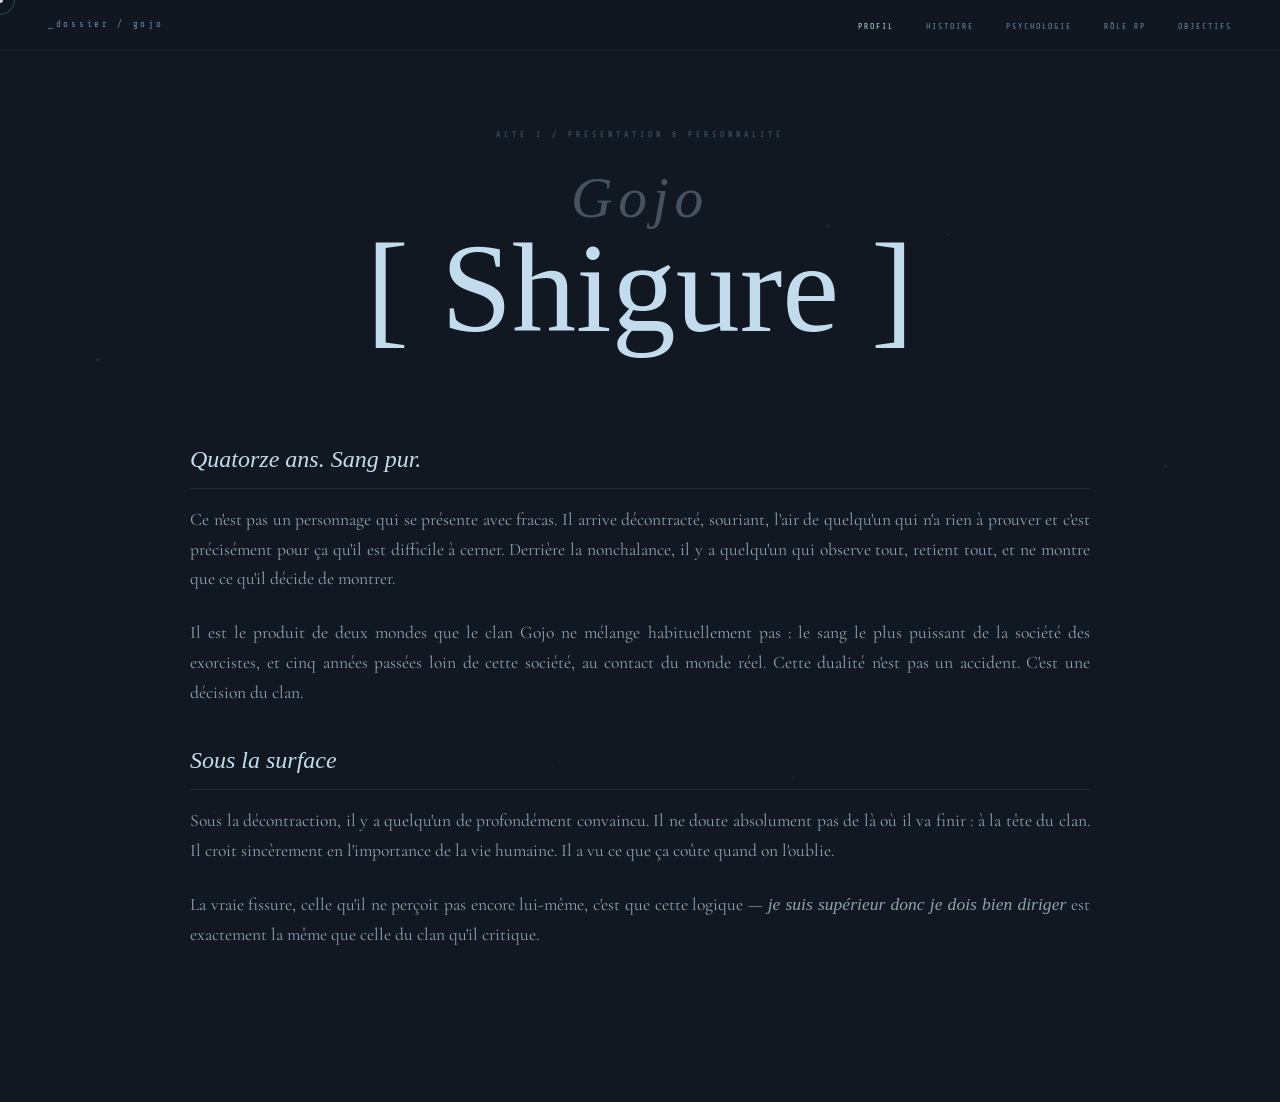
==== commit ca01f57d: "Update index.html" ====
--- a/index.html
+++ b/index.html
@@ -26,11 +26,11 @@
   <div class="big-name" id="hero-name"><em>Gojo</em> [ Shigure ]</div>
   <div class="intro-text" id="intro-text">
     <div class="intro-h">Quatorze ans. Sang pur.</div>
-    <p class="intro-p">Ce n'est pas un personnage qui se présente avec fracas. Il arrive décontracté, souriant, l'air de quelqu'un qui n'a rien à prouver — et c'est précisément pour ça qu'il est difficile à cerner. Derrière la nonchalance, il y a quelqu'un qui observe tout, retient tout, et ne montre que ce qu'il décide de montrer.</p>
+    <p class="intro-p">Ce n'est pas un personnage qui se présente avec fracas. Il arrive décontracté, souriant, l'air de quelqu'un qui n'a rien à prouver et c'est précisément pour ça qu'il est difficile à cerner. Derrière la nonchalance, il y a quelqu'un qui observe tout, retient tout, et ne montre que ce qu'il décide de montrer.</p>
     <p class="intro-p">Il est le produit de deux mondes que le clan Gojo ne mélange habituellement pas : le sang le plus puissant de la société des exorcistes, et cinq années passées loin de cette société, au contact du monde réel. Cette dualité n'est pas un accident. C'est une décision du clan.</p>
     <div class="intro-h">Sous la surface</div>
     <p class="intro-p">Sous la décontraction, il y a quelqu'un de profondément convaincu. Il ne doute absolument pas de là où il va finir : à la tête du clan. Il croit sincèrement en l'importance de la vie humaine. Il a vu ce que ça coûte quand on l'oublie.</p>
-    <p class="intro-p">La vraie fissure, celle qu'il ne perçoit pas encore lui-même, c'est que cette logique — <em>je suis supérieur donc je dois bien diriger</em> — est exactement la même que celle du clan qu'il critique.</p>
+    <p class="intro-p">La vraie fissure, celle qu'il ne perçoit pas encore lui-même, c'est que cette logique — <em>je suis supérieur donc je dois bien diriger</em> est exactement la même que celle du clan qu'il critique.</p>
   </div>
 </div>
 <script src="script.js"></script>
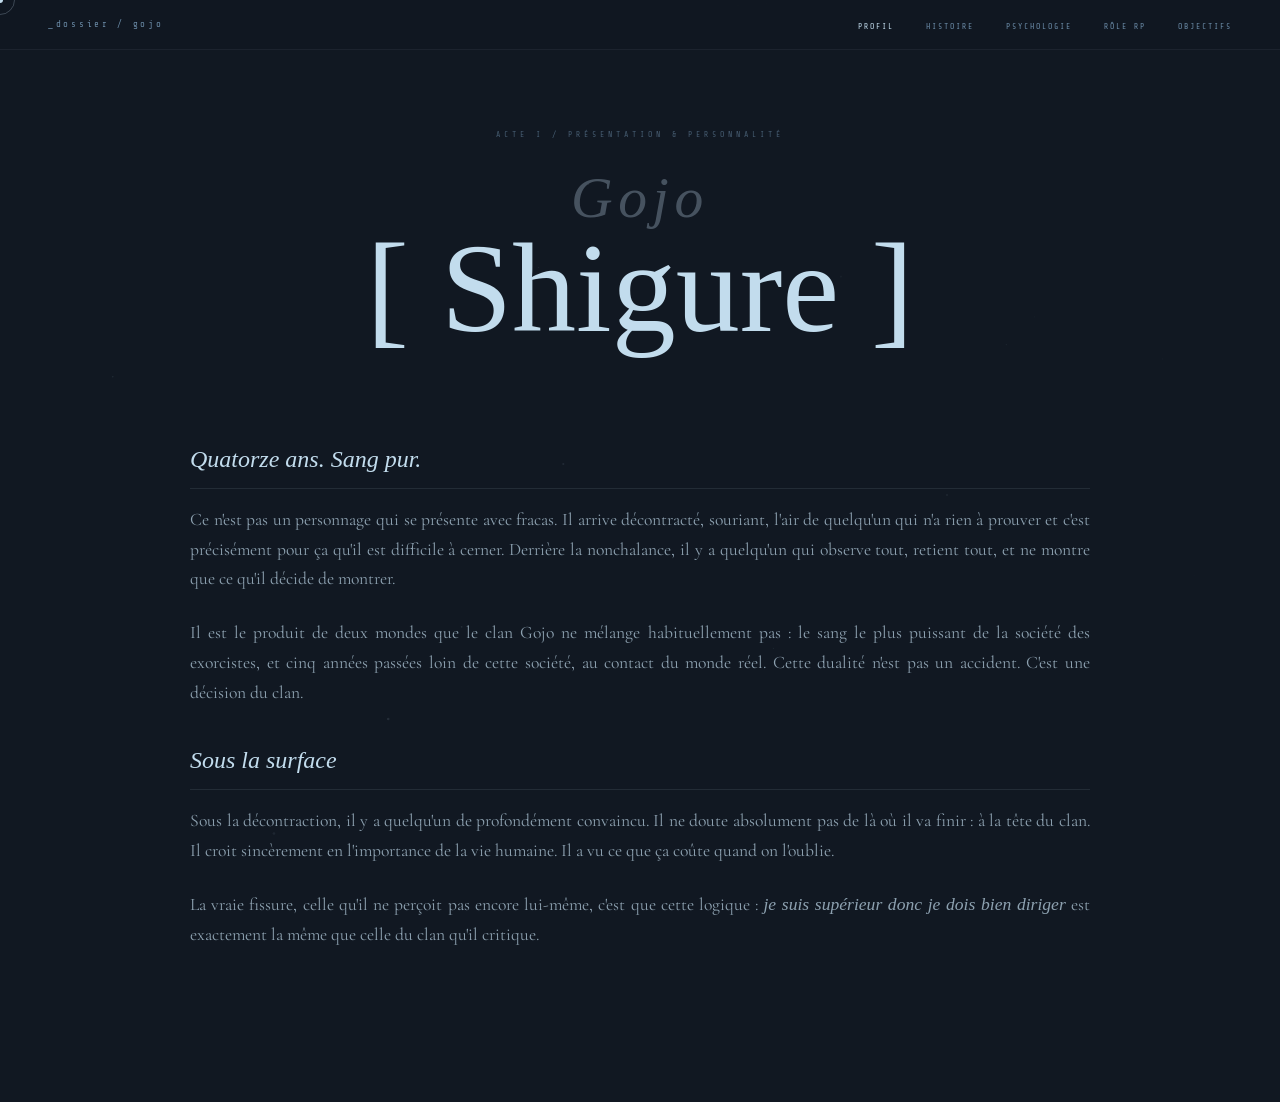
==== commit c3bd9693: "Update index.html" ====
--- a/index.html
+++ b/index.html
@@ -30,7 +30,7 @@
     <p class="intro-p">Il est le produit de deux mondes que le clan Gojo ne mélange habituellement pas : le sang le plus puissant de la société des exorcistes, et cinq années passées loin de cette société, au contact du monde réel. Cette dualité n'est pas un accident. C'est une décision du clan.</p>
     <div class="intro-h">Sous la surface</div>
     <p class="intro-p">Sous la décontraction, il y a quelqu'un de profondément convaincu. Il ne doute absolument pas de là où il va finir : à la tête du clan. Il croit sincèrement en l'importance de la vie humaine. Il a vu ce que ça coûte quand on l'oublie.</p>
-    <p class="intro-p">La vraie fissure, celle qu'il ne perçoit pas encore lui-même, c'est que cette logique — <em>je suis supérieur donc je dois bien diriger</em> est exactement la même que celle du clan qu'il critique.</p>
+    <p class="intro-p">La vraie fissure, celle qu'il ne perçoit pas encore lui-même, c'est que cette logique : <em>je suis supérieur donc je dois bien diriger</em> est exactement la même que celle du clan qu'il critique.</p>
   </div>
 </div>
 <script src="script.js"></script>
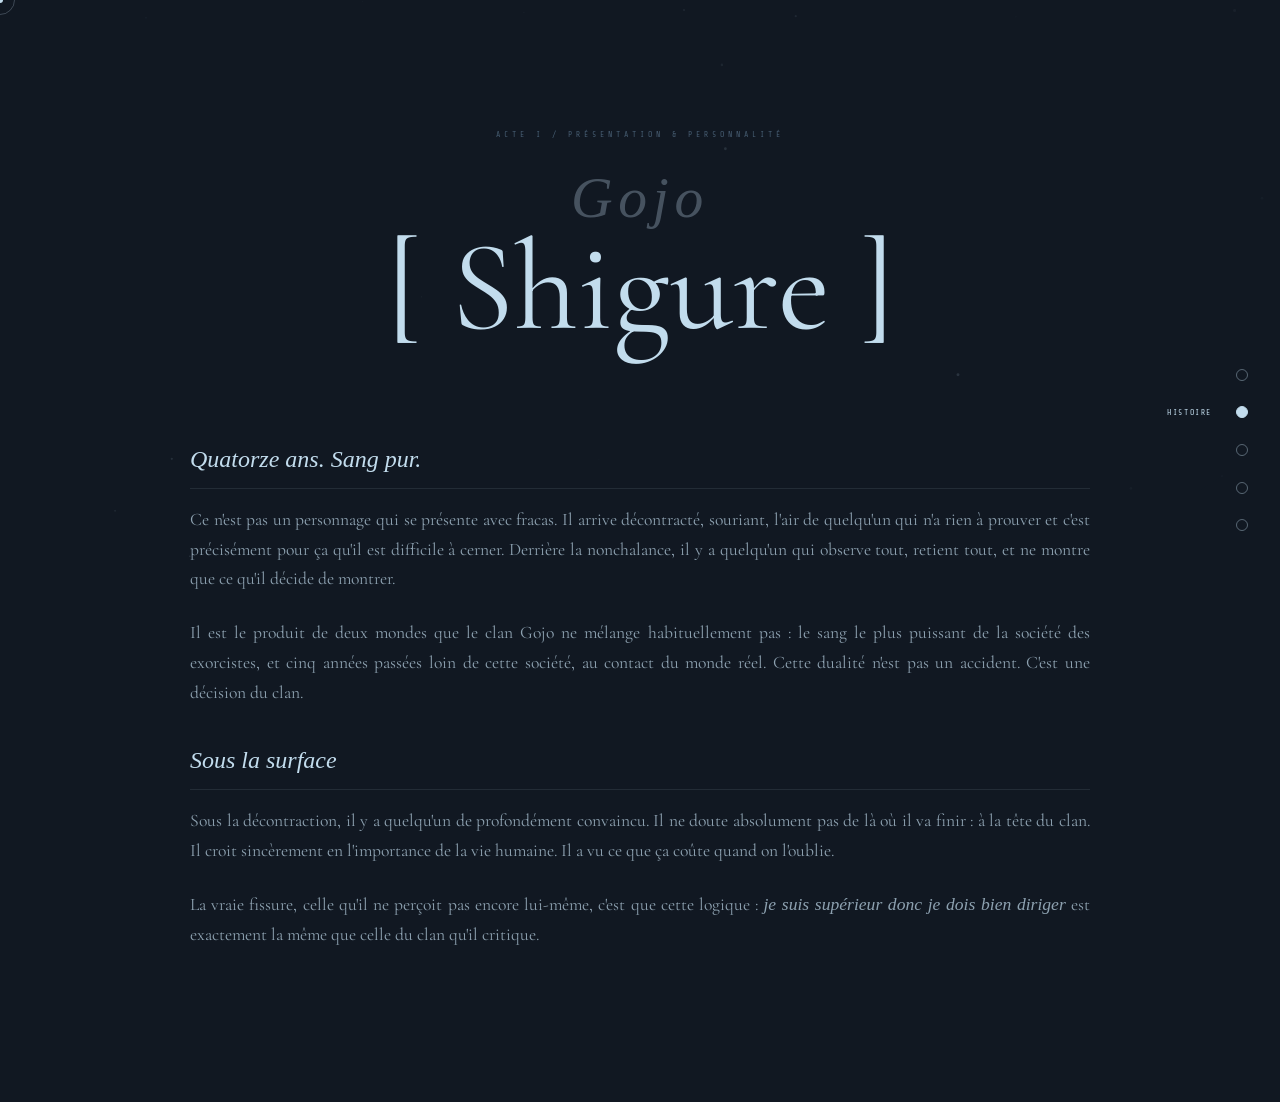
==== commit c5467b1f: "Update index.html" ====
--- a/index.html
+++ b/index.html
@@ -10,14 +10,13 @@
 <body>
 <canvas id="bg-canvas"></canvas><div id="cur"></div><div id="cur-ring"></div>
 
-<nav>
-  <div class="nav-id">_dossier / gojo</div>
-  <ul class="nav-links">
-    <li><a href="index.html" class="on">profil</a></li>
-    <li><a href="histoire.html">histoire</a></li>
-    <li><a href="psychologie.html">psychologie</a></li>
-    <li><a href="role.html">rôle rp</a></li>
-    <li><a href="objectifs.html">objectifs</a></li>
+<nav id="right-nav">
+  <ul class="nav-dots">
+    <li><a href="index.html" class="right-nav-link"><span class="nav-label-wrapper"><span class="nav-label-text">profil</span></span><span class="nav-dot"></span></a></li>
+    <li><a href="histoire.html" class="right-nav-link on"><span class="nav-label-wrapper"><span class="nav-label-text">histoire</span></span><span class="nav-dot"></span></a></li>
+    <li><a href="psychologie.html" class="right-nav-link"><span class="nav-label-wrapper"><span class="nav-label-text">psychologie</span></span><span class="nav-dot"></span></a></li>
+    <li><a href="role.html" class="right-nav-link"><span class="nav-label-wrapper"><span class="nav-label-text">rôle rp</span></span><span class="nav-dot"></span></a></li>
+    <li><a href="objectifs.html" class="right-nav-link"><span class="nav-label-wrapper"><span class="nav-label-text">objectifs</span></span><span class="nav-dot"></span></a></li>
   </ul>
 </nav>
 
--- a/style.css
+++ b/style.css
@@ -1,33 +1,113 @@
 *,*::before,*::after{box-sizing:border-box;margin:0;padding:0;}
+
+/* PALETTE "BLEU NUIT" (DEEP SLATE) */
 :root{
-  --ink: #c2dced; --ink-dim: #6b8ca8; --ink-faint: #253648; --bg: #111822;
-  --fell:'IM Fell English',Georgia,serif; --serif:'Cormorant Garamond',Georgia,serif; --mono:'Share Tech Mono',monospace;
+  --ink: #c2dced;       
+  --ink-dim: #6b8ca8;   
+  --ink-faint: #253648; 
+  --bg: #111822;        
+  -- fell:'IM Fell English',Georgia,serif;
+  --serif:'Cormorant Garamond',Georgia,serif;
+  --mono:'Share Tech Mono',monospace;
 }
+
 html{scroll-behavior:smooth;}
 body{background:var(--bg);color:var(--ink);font-family:var(--serif);overflow-x:hidden;cursor:none;line-height:1.7;}
 ::-webkit-scrollbar{width:3px;}
 ::-webkit-scrollbar-track{background:var(--bg);}
 ::-webkit-scrollbar-thumb{background:var(--ink-dim); border-radius: 4px;}
 
-/* CURSEUR & FOND */
+/* CURSEUR & CANVAS (COMMUNS) */
 #cur{position:fixed;width:6px;height:6px;background:var(--ink);border-radius:50%;pointer-events:none;z-index:9999;transform:translate(-50%,-50%);transition:transform 0.15s,opacity 0.3s;}
 #cur-ring{position:fixed;width:30px;height:30px;border:1px solid rgba(194,220,237,0.25);border-radius:50%;pointer-events:none;z-index:9998;transform:translate(-50%,-50%);transition:width 0.3s,height 0.3s;}
 #bg-canvas{position:fixed;inset:0;z-index:0;pointer-events:none;opacity:0.4;}
 
-/* MENU */
-nav{position:fixed;top:0;left:0;right:0;z-index:200;height:50px;display:flex;align-items:center;justify-content:space-between;padding:0 3rem;border-bottom:1px solid rgba(194,220,237,0.06);}
-nav::before{content:'';position:absolute;inset:0;background:rgba(17,24,34,0.85);backdrop-filter:blur(16px);z-index:-1;}
-.nav-id{font-family:var(--mono);font-size:9px;letter-spacing:0.3em;color:var(--ink-dim);}
-.nav-links{display:flex;gap:2rem;list-style:none;}
-.nav-links a{font-family:var(--mono);font-size:8px;letter-spacing:0.25em;text-transform:uppercase;color:var(--ink-dim);text-decoration:none;transition:color 0.3s;cursor:none;}
-.nav-links a:hover,.nav-links a.on{color:var(--ink);}
+/* NOEUVELLE NAVIGATION VERTICALE À DROITE (RONDE) */
+#right-nav {
+  position: fixed;
+  top: 50%;
+  right: 2rem;
+  transform: translateY(-50%);
+  z-index: 200;
+}
 
-/* STRUCTURE PAGE */
+.nav-dots {
+  list-style: none;
+  display: flex;
+  flex-direction: column;
+  gap: 1.5rem;
+  align-items: flex-end; /* Aligne les ronds à droite */
+}
+
+.right-nav-link {
+  display: flex;
+  align-items: center;
+  text-decoration: none;
+  justify-content: flex-end; /* Le texte apparaît à gauche du rond */
+  cursor: none; /* Hérite du curseur body */
+}
+
+.nav-dot {
+  width: 12px;
+  height: 12px;
+  border-radius: 50%;
+  border: 1px solid rgba(194, 220, 237, 0.4);
+  margin-left: 1.5rem; /* Espace entre le texte et le rond */
+  transition: border-color 0.3s, background 0.3s;
+}
+
+/* Texte caché par défaut */
+.nav-label-wrapper {
+  max-width: 0;
+  overflow: hidden;
+  transition: max-width 0.4s ease;
+  display: flex;
+  align-items: center;
+}
+
+.nav-label-text {
+  font-family: var(--mono);
+  font-size: 8px;
+  text-transform: uppercase;
+  letter-spacing: 0.2em;
+  color: var(--ink-dim);
+  white-space: nowrap;
+  opacity: 0;
+  transition: opacity 0.3s ease;
+}
+
+/* -- Effet au survol du LIEN (a) -- */
+.right-nav-link:hover .nav-label-wrapper {
+  max-width: 150px; /* Déroule le texte */
+}
+.right-nav-link:hover .nav-label-text {
+  opacity: 1;
+  color: var(--ink);
+}
+.right-nav-link:hover .nav-dot {
+  border-color: var(--ink);
+}
+
+/* -- État Actif (page en cours) -- */
+.right-nav-link.on .nav-label-wrapper {
+  max-width: 150px; /* Texte toujours déroulé */
+}
+.right-nav-link.on .nav-label-text {
+  opacity: 1;
+  color: var(--ink);
+}
+.right-nav-link.on .nav-dot {
+  border-color: var(--ink);
+  background: var(--ink); /* Rond rempli */
+}
+
+/* STRUCTURE COMMUNE DES PAGES */
 .page{position:relative;z-index:1;padding:8rem 3rem;min-height:100vh;display:flex;flex-direction:column;justify-content:center;max-width:1100px;margin:0 auto;}
 .act-num, .story-chapter{font-family:var(--mono);font-size:8px;letter-spacing:0.5em;color:var(--ink-dim);margin-bottom:2rem;opacity:0.6;text-transform:uppercase;text-align:center;}
 .story-h, .act3-title{text-align:center;font-family:var(--fell);font-size:clamp(2.5rem,5vw,3.5rem);color:var(--ink);line-height:1;margin-bottom:4rem;}
 .story-h em, .act3-title em{font-style:italic;color:rgba(194,220,237,0.3);}
 
+/* Styles spécifiques des modules (conservés) */
 /* PAGE 1 : PROFIL */
 .big-name{font-family:var(--fell);font-size:clamp(5rem,12vw,8rem);font-weight:400;line-height:0.85;color:var(--ink);opacity:0;transform:translateY(50px);transition:all 1s ease;text-align:center;}
 .big-name.on{opacity:1;transform:translateY(0);}
@@ -78,6 +158,8 @@
 .obj-item:last-child{margin-bottom:0;}
 .obj-item-title{font-family:var(--fell);font-style:italic;font-size:1.2rem;color:var(--ink);margin-bottom:0.5rem;}
 .obj-item-txt{font-size:0.85rem;color:rgba(194,220,237,0.6);}
+
+/* Clôture box (uniquement sur la page objectifs) */
 .cloture-box{margin-top:6rem; border-top:1px solid rgba(194,220,237,0.06); padding-top:4rem; text-align:center; opacity:0; transition:opacity 1.2s ease;}
 .cloture-box.on{opacity:1;}
 .closing-line{font-family:var(--fell);font-style:italic;font-size:clamp(1.2rem,2.5vw,1.6rem);color:rgba(194,220,237,0.6);line-height:1.8;max-width:800px;margin:0 auto;}
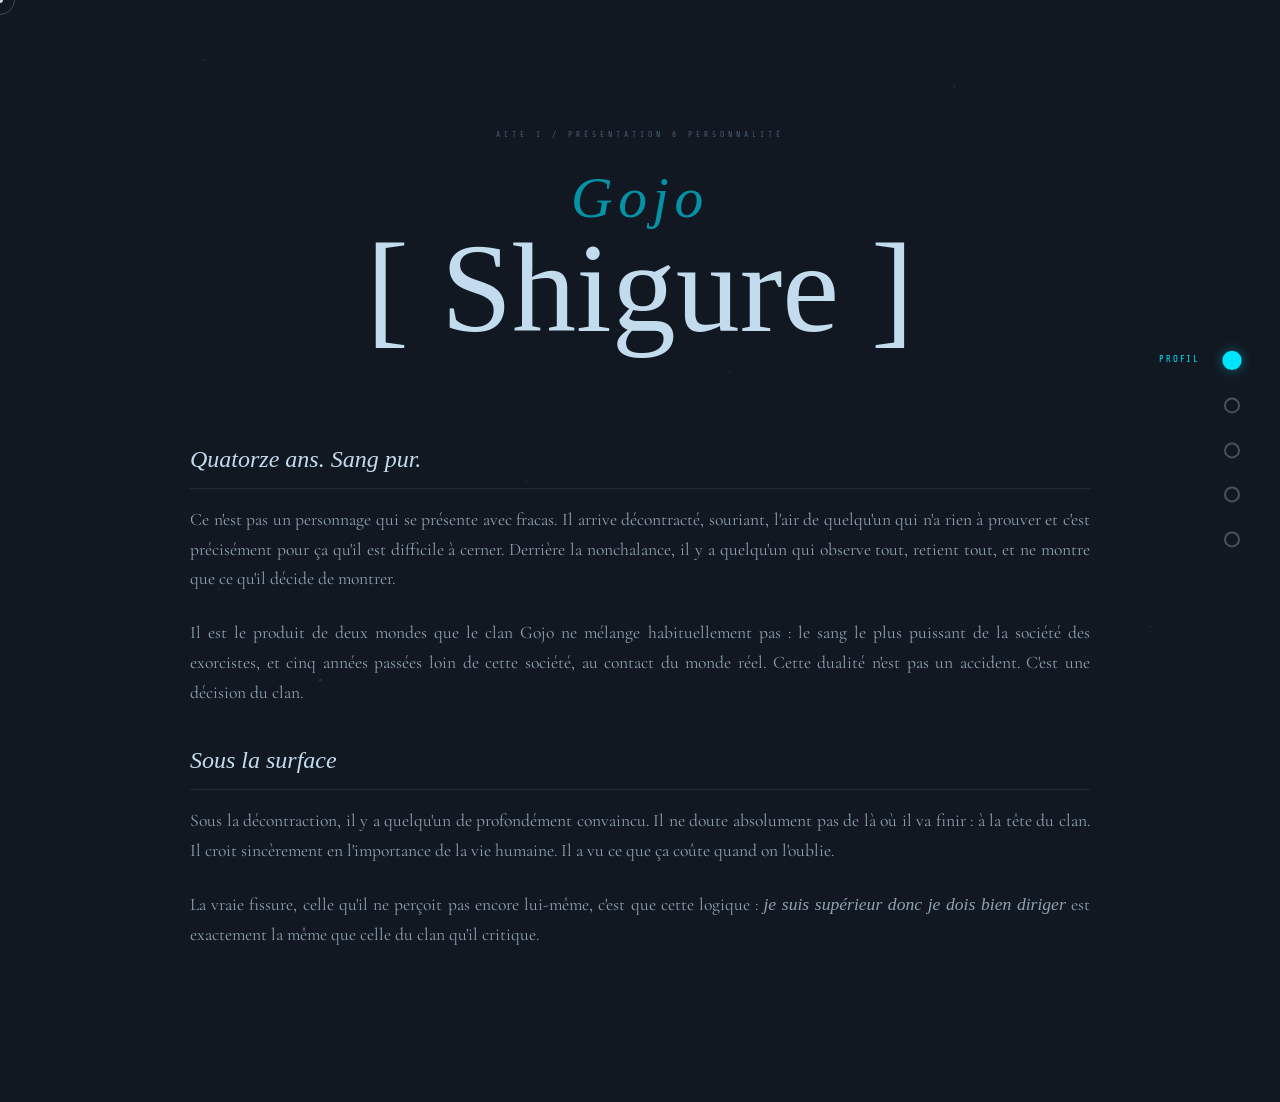
==== commit 856e2cb6: "Update index.html" ====
--- a/index.html
+++ b/index.html
@@ -12,8 +12,8 @@
 
 <nav id="right-nav">
   <ul class="nav-dots">
-    <li><a href="index.html" class="right-nav-link"><span class="nav-label-wrapper"><span class="nav-label-text">profil</span></span><span class="nav-dot"></span></a></li>
-    <li><a href="histoire.html" class="right-nav-link on"><span class="nav-label-wrapper"><span class="nav-label-text">histoire</span></span><span class="nav-dot"></span></a></li>
+    <li><a href="index.html" class="right-nav-link on"><span class="nav-label-wrapper"><span class="nav-label-text">profil</span></span><span class="nav-dot"></span></a></li>
+    <li><a href="histoire.html" class="right-nav-link"><span class="nav-label-wrapper"><span class="nav-label-text">histoire</span></span><span class="nav-dot"></span></a></li>
     <li><a href="psychologie.html" class="right-nav-link"><span class="nav-label-wrapper"><span class="nav-label-text">psychologie</span></span><span class="nav-dot"></span></a></li>
     <li><a href="role.html" class="right-nav-link"><span class="nav-label-wrapper"><span class="nav-label-text">rôle rp</span></span><span class="nav-dot"></span></a></li>
     <li><a href="objectifs.html" class="right-nav-link"><span class="nav-label-wrapper"><span class="nav-label-text">objectifs</span></span><span class="nav-dot"></span></a></li>
--- a/style.css
+++ b/style.css
@@ -6,7 +6,9 @@
   --ink-dim: #6b8ca8;   
   --ink-faint: #253648; 
   --bg: #111822;        
-  -- fell:'IM Fell English',Georgia,serif;
+  --cyan: #00e5ff; /* Nouvelle couleur d'accentuation */
+  
+  --fell:'IM Fell English',Georgia,serif;
   --serif:'Cormorant Garamond',Georgia,serif;
   --mono:'Share Tech Mono',monospace;
 }
@@ -22,11 +24,11 @@
 #cur-ring{position:fixed;width:30px;height:30px;border:1px solid rgba(194,220,237,0.25);border-radius:50%;pointer-events:none;z-index:9998;transform:translate(-50%,-50%);transition:width 0.3s,height 0.3s;}
 #bg-canvas{position:fixed;inset:0;z-index:0;pointer-events:none;opacity:0.4;}
 
-/* NOEUVELLE NAVIGATION VERTICALE À DROITE (RONDE) */
+/* NOUVELLE NAVIGATION VERTICALE À DROITE (RONDE & CYAN) */
 #right-nav {
   position: fixed;
   top: 50%;
-  right: 2rem;
+  right: 2.5rem;
   transform: translateY(-50%);
   z-index: 200;
 }
@@ -35,25 +37,26 @@
   list-style: none;
   display: flex;
   flex-direction: column;
-  gap: 1.5rem;
-  align-items: flex-end; /* Aligne les ronds à droite */
+  gap: 1.8rem;
+  align-items: flex-end; 
 }
 
 .right-nav-link {
   display: flex;
   align-items: center;
   text-decoration: none;
-  justify-content: flex-end; /* Le texte apparaît à gauche du rond */
-  cursor: none; /* Hérite du curseur body */
+  justify-content: flex-end; 
+  cursor: none; 
 }
 
+/* Les ronds (plus gros) */
 .nav-dot {
-  width: 12px;
-  height: 12px;
+  width: 16px; /* Agrandit la taille du rond */
+  height: 16px;
   border-radius: 50%;
-  border: 1px solid rgba(194, 220, 237, 0.4);
-  margin-left: 1.5rem; /* Espace entre le texte et le rond */
-  transition: border-color 0.3s, background 0.3s;
+  border: 2px solid rgba(194, 220, 237, 0.3); /* Bordure un peu plus épaisse */
+  margin-left: 1.5rem; 
+  transition: all 0.3s ease;
 }
 
 /* Texte caché par défaut */
@@ -67,51 +70,53 @@
 
 .nav-label-text {
   font-family: var(--mono);
-  font-size: 8px;
+  font-size: 9px; /* Texte légèrement plus gros */
   text-transform: uppercase;
   letter-spacing: 0.2em;
   color: var(--ink-dim);
   white-space: nowrap;
   opacity: 0;
-  transition: opacity 0.3s ease;
+  transition: opacity 0.3s ease, color 0.3s ease;
 }
 
 /* -- Effet au survol du LIEN (a) -- */
 .right-nav-link:hover .nav-label-wrapper {
-  max-width: 150px; /* Déroule le texte */
+  max-width: 150px; 
 }
 .right-nav-link:hover .nav-label-text {
   opacity: 1;
-  color: var(--ink);
+  color: var(--cyan); /* Le texte devient cyan au survol */
 }
 .right-nav-link:hover .nav-dot {
-  border-color: var(--ink);
+  border-color: var(--cyan);
+  transform: scale(1.2); /* Le rond grossit un peu au survol */
 }
 
-/* -- État Actif (page en cours) -- */
+/* -- État Actif (page en cours) : ROND CYAN REMPLI -- */
 .right-nav-link.on .nav-label-wrapper {
-  max-width: 150px; /* Texte toujours déroulé */
+  max-width: 150px; 
 }
 .right-nav-link.on .nav-label-text {
   opacity: 1;
-  color: var(--ink);
+  color: var(--cyan);
 }
 .right-nav-link.on .nav-dot {
-  border-color: var(--ink);
-  background: var(--ink); /* Rond rempli */
+  border-color: var(--cyan);
+  background: var(--cyan); /* Remplit le rond en cyan */
+  box-shadow: 0 0 10px rgba(0, 229, 255, 0.4); /* Petit effet néon/glow */
+  transform: scale(1.2); /* Garde le rond un peu plus gros */
 }
 
 /* STRUCTURE COMMUNE DES PAGES */
 .page{position:relative;z-index:1;padding:8rem 3rem;min-height:100vh;display:flex;flex-direction:column;justify-content:center;max-width:1100px;margin:0 auto;}
 .act-num, .story-chapter{font-family:var(--mono);font-size:8px;letter-spacing:0.5em;color:var(--ink-dim);margin-bottom:2rem;opacity:0.6;text-transform:uppercase;text-align:center;}
 .story-h, .act3-title{text-align:center;font-family:var(--fell);font-size:clamp(2.5rem,5vw,3.5rem);color:var(--ink);line-height:1;margin-bottom:4rem;}
-.story-h em, .act3-title em{font-style:italic;color:rgba(194,220,237,0.3);}
+.story-h em, .act3-title em{font-style:italic;color:var(--cyan);opacity:0.7;} /* Accent cyan sur les titres en italique */
 
-/* Styles spécifiques des modules (conservés) */
 /* PAGE 1 : PROFIL */
 .big-name{font-family:var(--fell);font-size:clamp(5rem,12vw,8rem);font-weight:400;line-height:0.85;color:var(--ink);opacity:0;transform:translateY(50px);transition:all 1s ease;text-align:center;}
 .big-name.on{opacity:1;transform:translateY(0);}
-.big-name em{font-style:italic;color:rgba(194,220,237,0.3);font-size:0.45em;display:block;margin-bottom:0.2em;letter-spacing:0.1em;}
+.big-name em{font-style:italic;color:var(--cyan);font-size:0.45em;display:block;margin-bottom:0.2em;letter-spacing:0.1em;opacity:0.6;}
 .intro-text{margin-top:4rem; opacity:0; transition:opacity 1s ease 0.5s; max-width:900px; margin-inline:auto;}
 .intro-text.on{opacity:1;}
 .intro-p{font-size:1.1rem; color:rgba(194,220,237,0.7); margin-bottom:1.5rem; text-align:justify;}
@@ -127,24 +132,24 @@
 
 /* PAGE 3 : PSYCHOLOGIE */
 .mindmap-wrap{position:relative;width:100%;}
-.node-center{position:relative;z-index:2;width:160px;height:160px;margin:0 auto 3rem;display:flex;flex-direction:column;justify-content:center;align-items:center;text-align:center;border:1px solid rgba(194,220,237,0.15);border-radius:50%;background:rgba(194,220,237,0.03); filter:blur(6px);transition:filter 0.8s ease;}
+.node-center{position:relative;z-index:2;width:160px;height:160px;margin:0 auto 3rem;display:flex;flex-direction:column;justify-content:center;align-items:center;text-align:center;border:1px solid rgba(0,229,255,0.2);border-radius:50%;background:rgba(0,229,255,0.05); filter:blur(6px);transition:filter 0.8s ease; box-shadow:0 0 20px rgba(0,229,255,0.05);}
 .node-center.sharp{filter:blur(0);}
-.node-center-name{font-family:var(--fell);font-style:italic;font-size:1.4rem;color:var(--ink);}
+.node-center-name{font-family:var(--fell);font-style:italic;font-size:1.4rem;color:var(--cyan);}
 .node-center-sub{font-family:var(--mono);font-size:8px;letter-spacing:0.25em;color:var(--ink-dim);margin-top:4px;}
 .nodes-grid{display:grid;grid-template-columns:repeat(auto-fit, minmax(280px, 1fr));gap:20px;position:relative;z-index:2;}
 .node{border:1px solid rgba(194,220,237,0.08);border-radius:50%;aspect-ratio:1/1;padding:2.5rem;display:flex;flex-direction:column;justify-content:center;align-items:center;text-align:center;background:rgba(194,220,237,0.02);transition:all 0.4s ease;position:relative;overflow:hidden;filter:blur(5px);}
 .node.sharp{filter:blur(0);}
-.node:hover{border-color:rgba(194,220,237,0.25);background:rgba(194,220,237,0.04);transform:scale(1.05);}
+.node:hover{border-color:var(--cyan);background:rgba(0,229,255,0.03);transform:scale(1.05);}
 .node-tag{font-family:var(--mono);font-size:7px;letter-spacing:0.4em;color:var(--ink-dim);text-transform:uppercase;margin-bottom:0.6rem;}
 .node-title{font-family:var(--fell);font-style:italic;font-size:1.15rem;color:var(--ink);margin-bottom:0.8rem;line-height:1.2;}
 .node-body{font-size:0.85rem;color:rgba(194,220,237,0.6);line-height:1.5;}
 
 /* PAGE 4 : RÔLES RP */
 .vision-grid{display:grid;grid-template-columns:repeat(auto-fit, minmax(400px, 1fr));gap:30px;}
-.v-cell{background:rgba(194,220,237,0.02);border:1px solid rgba(194,220,237,0.06);border-radius:40% 60% 70% 30% / 50% 40% 60% 50%;padding:4rem 3rem;display:flex;flex-direction:column;justify-content:center;align-items:center;text-align:center;opacity:0;transform:translateY(20px);transition:opacity 0.8s ease,transform 0.8s ease,background 0.3s;}
+.v-cell{background:rgba(194,220,237,0.02);border:1px solid rgba(194,220,237,0.06);border-radius:40% 60% 70% 30% / 50% 40% 60% 50%;padding:4rem 3rem;display:flex;flex-direction:column;justify-content:center;align-items:center;text-align:center;opacity:0;transform:translateY(20px);transition:opacity 0.8s ease,transform 0.8s ease,background 0.3s,border-color 0.3s;}
 .v-cell.on{opacity:1;transform:translateY(0);}
-.v-cell:hover{background:rgba(194,220,237,0.04);border-color:rgba(194,220,237,0.2);transform:translateY(-5px);}
-.v-n{font-family:var(--mono);font-size:8px;letter-spacing:0.3em;color:rgba(194,220,237,0.3);margin-bottom:1rem;}
+.v-cell:hover{background:rgba(0,229,255,0.02);border-color:rgba(0,229,255,0.3);transform:translateY(-5px);}
+.v-n{font-family:var(--mono);font-size:8px;letter-spacing:0.3em;color:var(--cyan);margin-bottom:1rem;opacity:0.6;}
 .v-q{font-family:var(--fell);font-style:italic;font-size:1.4rem;color:var(--ink);line-height:1.2;margin-bottom:1rem;}
 .v-a{font-size:0.9rem;color:rgba(194,220,237,0.6);line-height:1.7;}
 
@@ -152,15 +157,13 @@
 .obj-grid{display:grid;grid-template-columns:repeat(auto-fit, minmax(300px, 1fr));gap:2rem;}
 .obj-col{background:rgba(194,220,237,0.02);border:1px solid rgba(194,220,237,0.05);border-radius:20px;padding:2.5rem;opacity:0;transform:translateY(20px);transition:all 0.8s ease;}
 .obj-col.on{opacity:1;transform:translateY(0);}
-.obj-col:hover{border-color:rgba(194,220,237,0.2);}
+.obj-col:hover{border-color:var(--cyan);background:rgba(0,229,255,0.02);}
 .obj-cat{font-family:var(--mono);font-size:10px;letter-spacing:0.3em;color:var(--ink);text-transform:uppercase;margin-bottom:2rem;text-align:center;border-bottom:1px solid rgba(194,220,237,0.1);padding-bottom:1rem;}
 .obj-item{margin-bottom:2rem;}
 .obj-item:last-child{margin-bottom:0;}
 .obj-item-title{font-family:var(--fell);font-style:italic;font-size:1.2rem;color:var(--ink);margin-bottom:0.5rem;}
 .obj-item-txt{font-size:0.85rem;color:rgba(194,220,237,0.6);}
-
-/* Clôture box (uniquement sur la page objectifs) */
 .cloture-box{margin-top:6rem; border-top:1px solid rgba(194,220,237,0.06); padding-top:4rem; text-align:center; opacity:0; transition:opacity 1.2s ease;}
 .cloture-box.on{opacity:1;}
 .closing-line{font-family:var(--fell);font-style:italic;font-size:clamp(1.2rem,2.5vw,1.6rem);color:rgba(194,220,237,0.6);line-height:1.8;max-width:800px;margin:0 auto;}
-.closing-sig{margin-top:3rem;font-family:var(--mono);font-size:8px;letter-spacing:0.4em;color:rgba(194,220,237,0.3);text-transform:uppercase;}
+.closing-sig{margin-top:3rem;font-family:var(--mono);font-size:8px;letter-spacing:0.4em;color:var(--cyan);text-transform:uppercase;opacity:0.6;}
